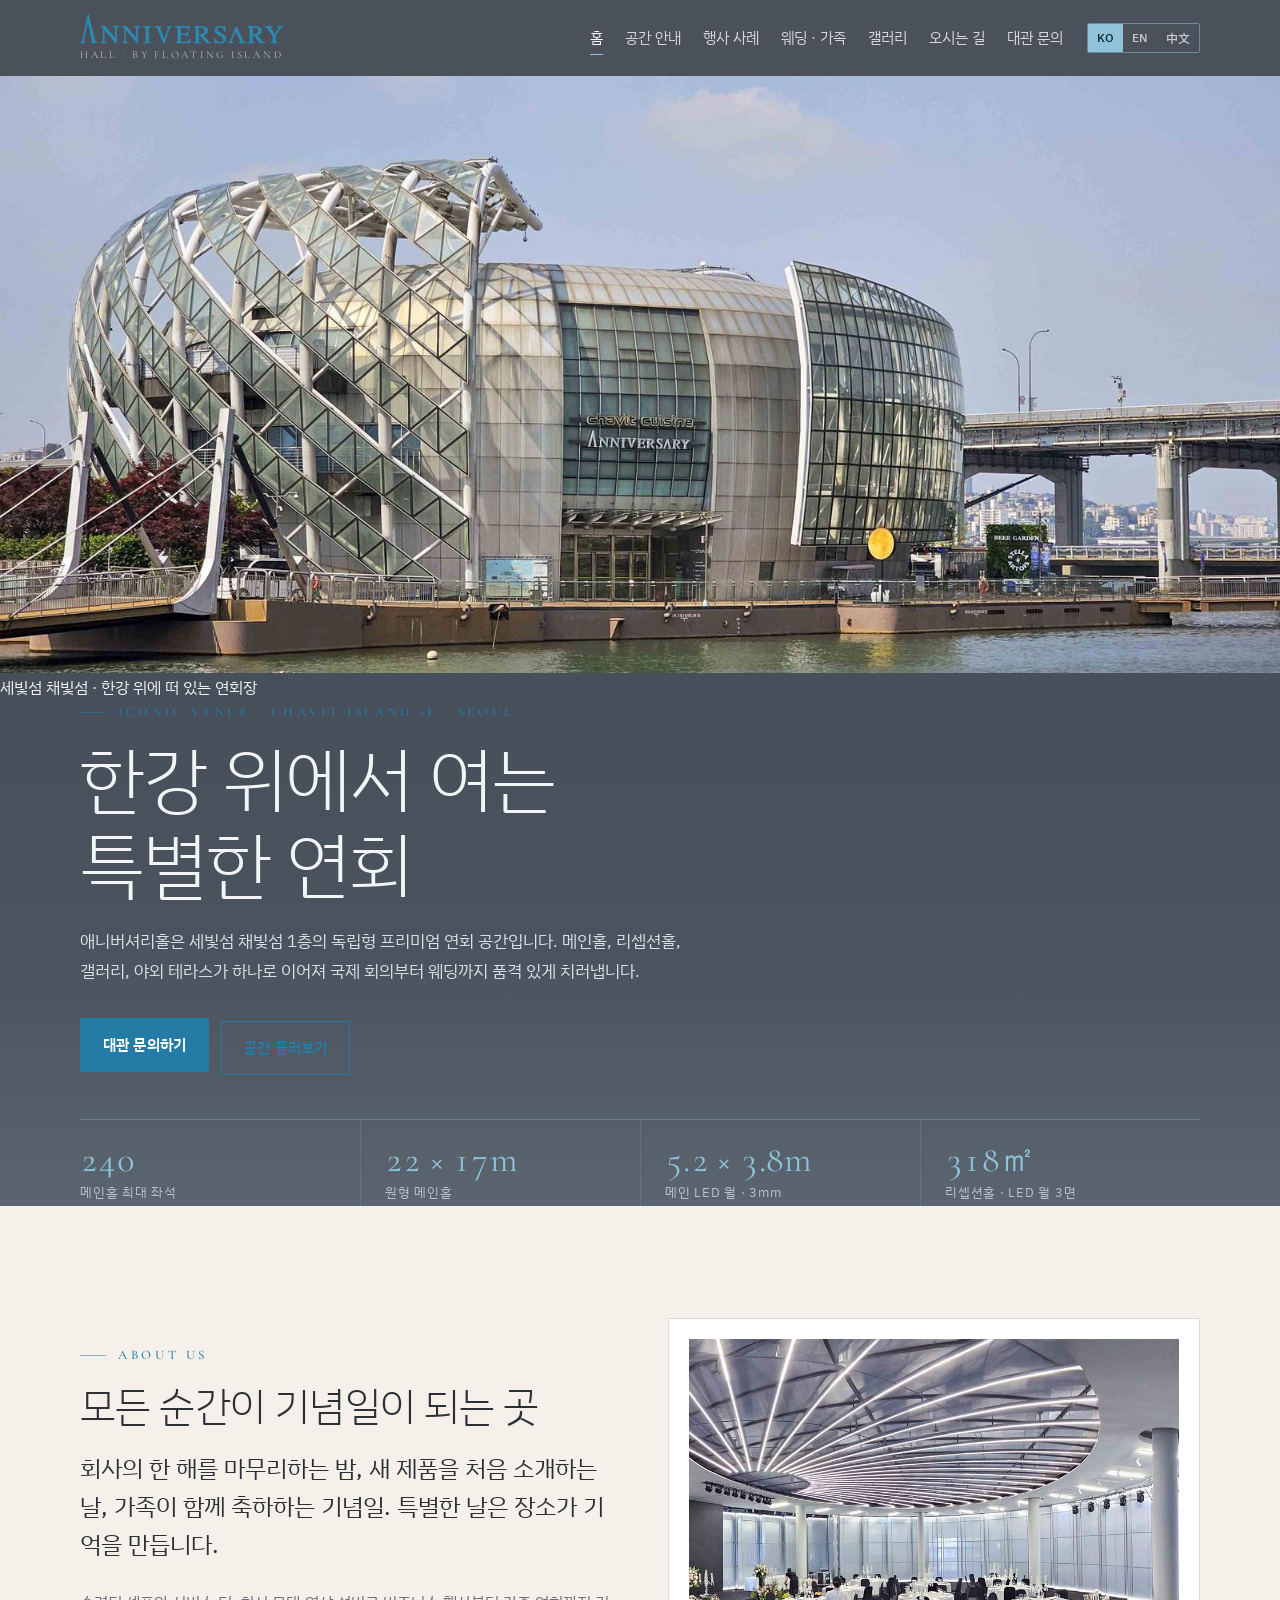
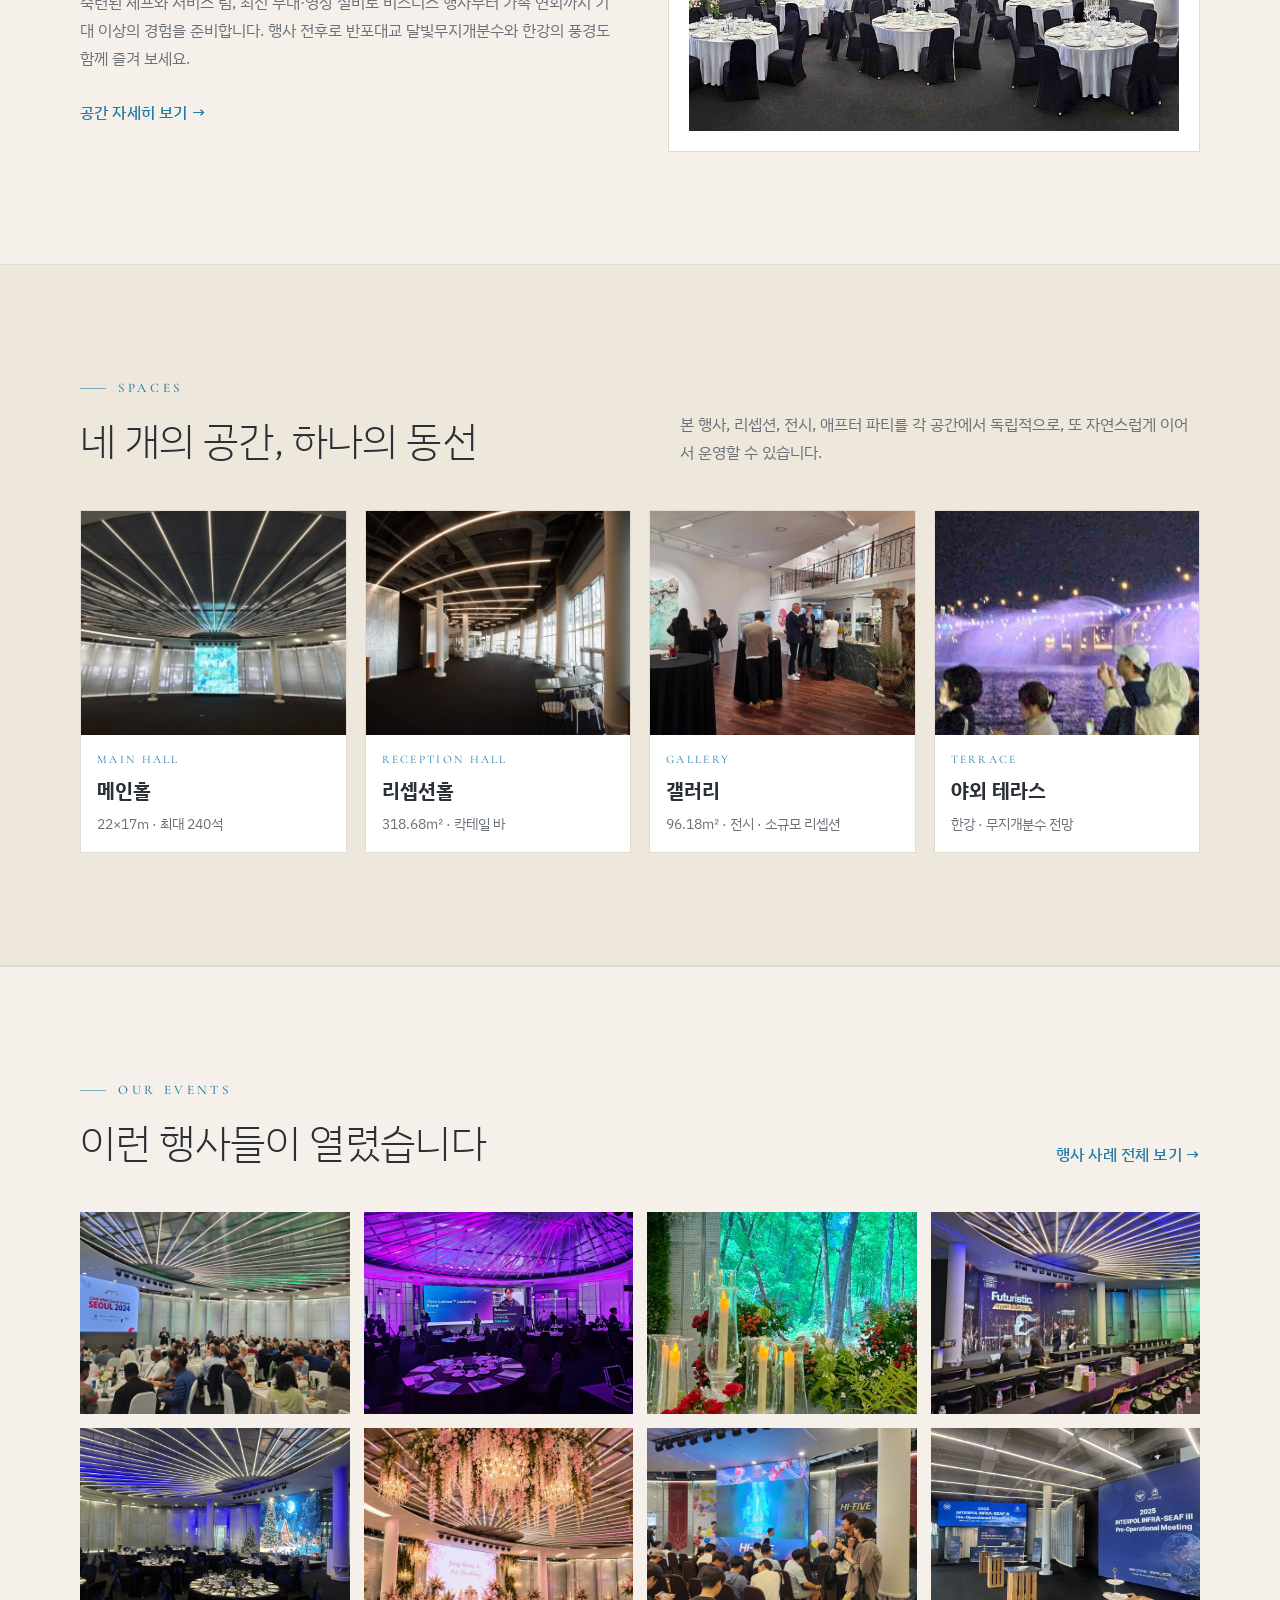
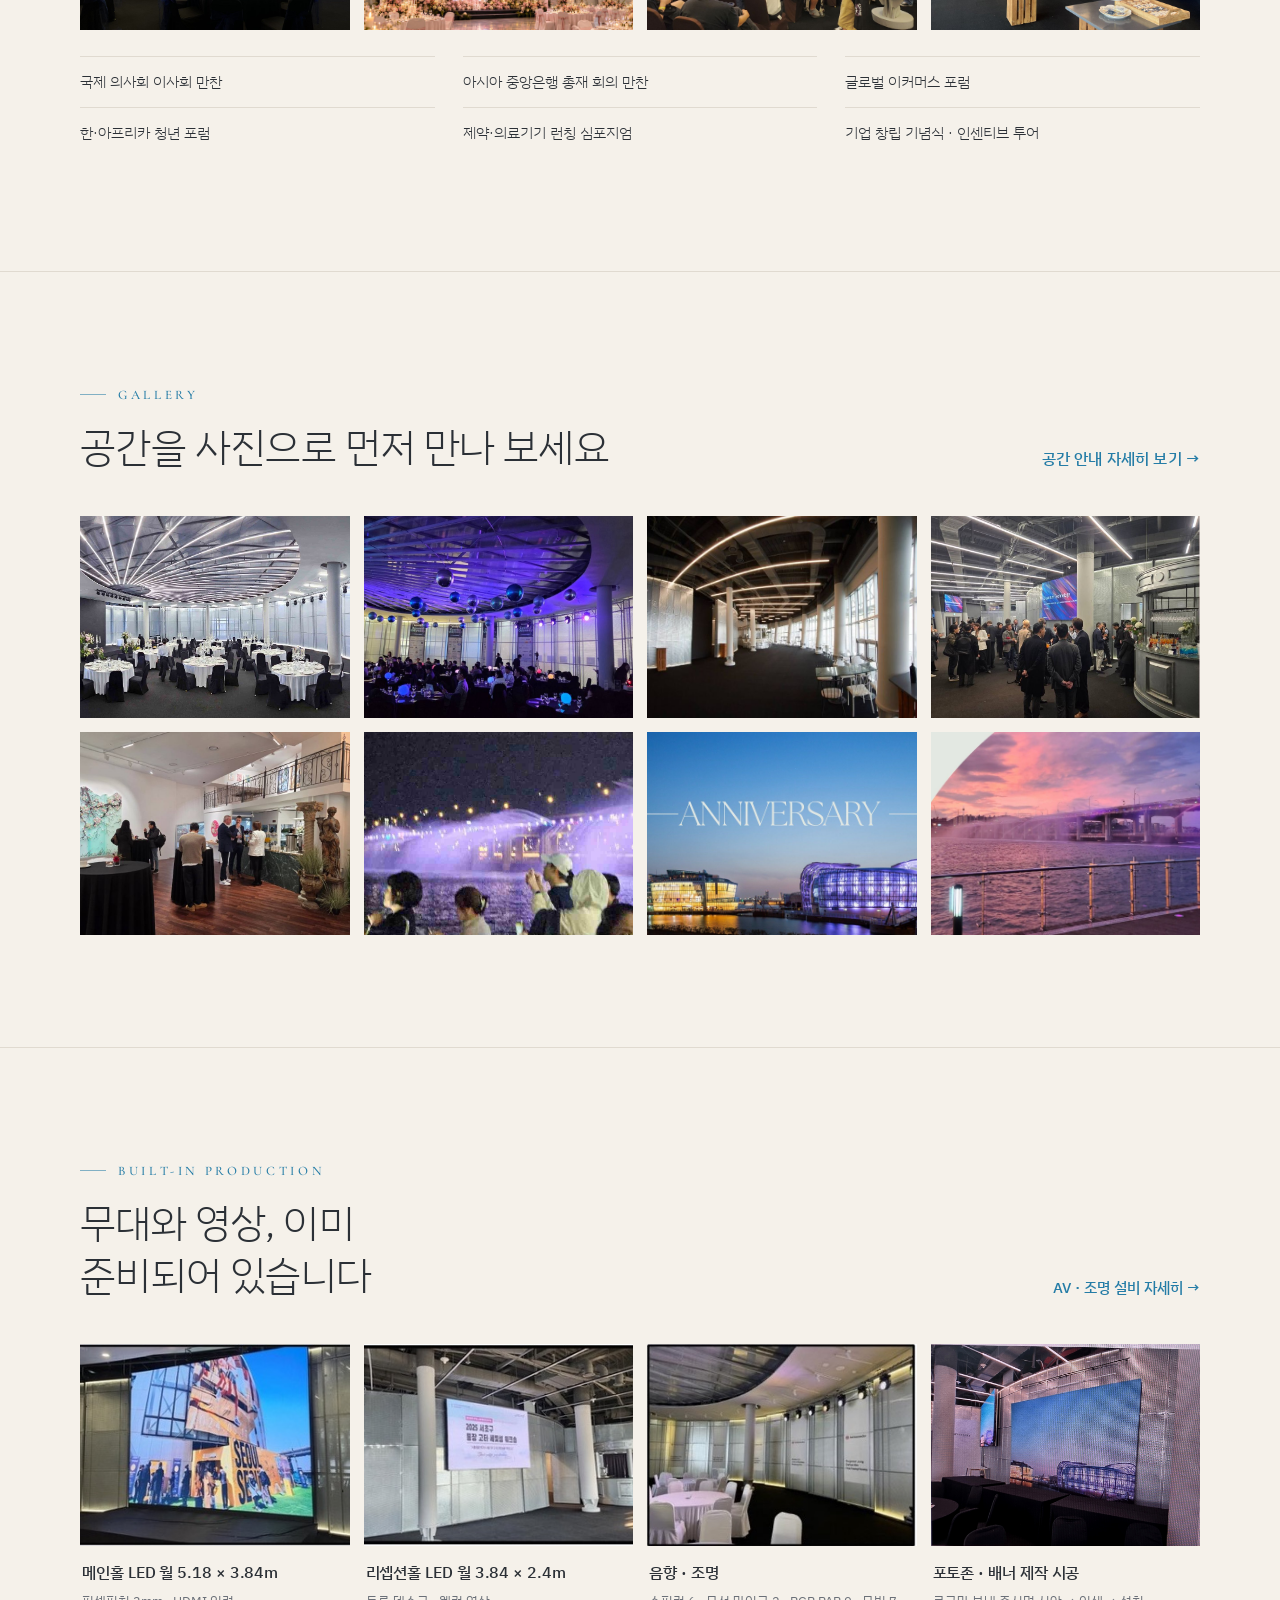
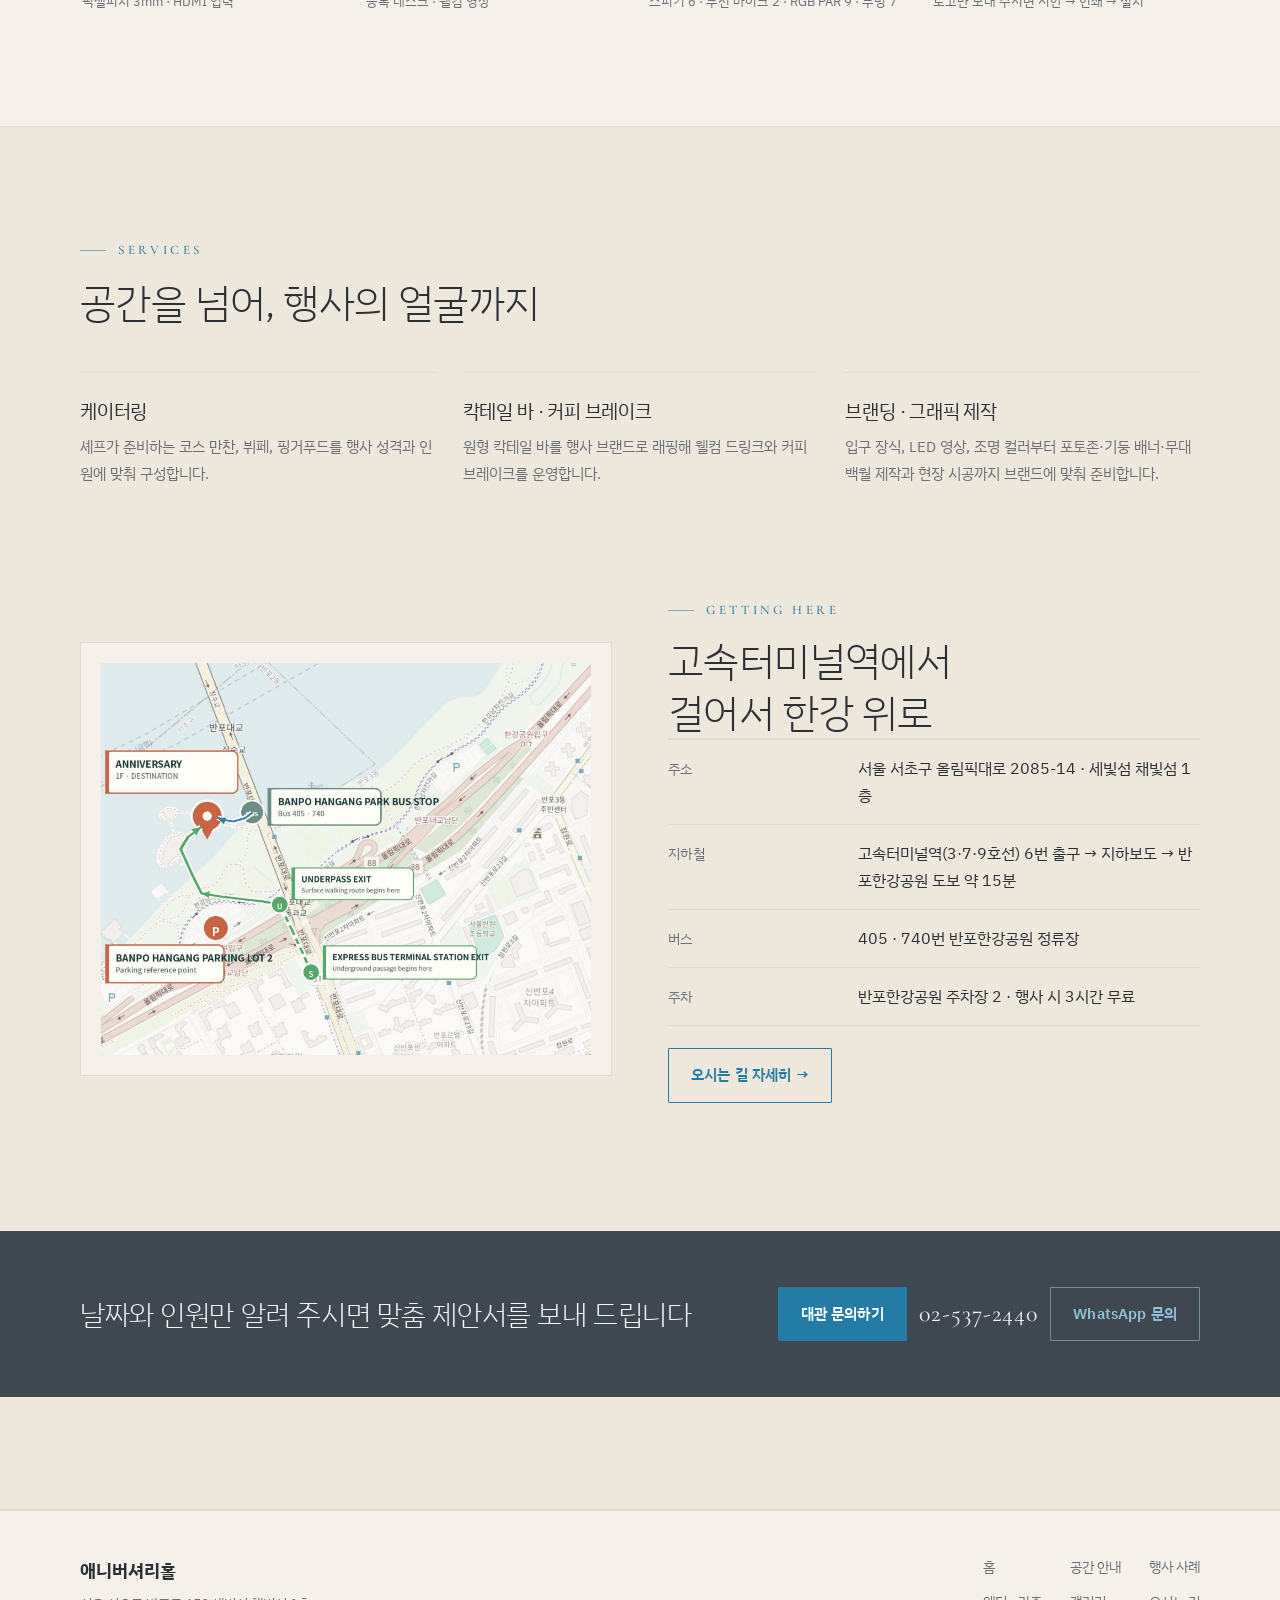
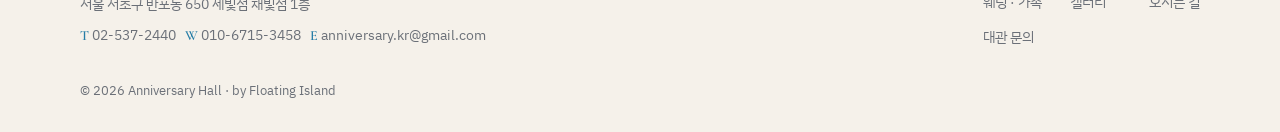
==== index.html @ 4d4cb094 "Add files via upload" ====
<!doctype html>
<html lang="ko">
<head>
<meta charset="utf-8">
<meta name="viewport" content="width=device-width, initial-scale=1, viewport-fit=cover">
<title>애니버셔리홀 | 세빛섬 채빛섬 연회·대관</title>
<meta name="description" content="한강 세빛섬 채빛섬 1층 애니버셔리홀. 최대 240석 메인홀, 리셉션홀, 갤러리, 야외 테라스를 갖춘 프리미엄 연회·대관 공간. 문의 02-537-2440">
<meta property="og:title" content="애니버셔리홀 | 세빛섬 채빛섬 연회·대관">
<meta property="og:description" content="한강 세빛섬 채빛섬 1층 애니버셔리홀. 최대 240석 메인홀, 리셉션홀, 갤러리, 야외 테라스를 갖춘 프리미엄 연회·대관 공간. 문의 02-537-2440">
<meta property="og:image" content="img/hero.jpg">
<link rel="preconnect" href="https://fonts.googleapis.com">
<link rel="preconnect" href="https://fonts.gstatic.com" crossorigin>
<link rel="stylesheet" href="https://fonts.googleapis.com/css2?family=Cormorant+Garamond:wght@400;500;600&family=Noto+Serif+KR:wght@300;400&family=IBM+Plex+Sans+KR:wght@300;400;500;600&family=Noto+Sans+SC:wght@300;400;500&display=swap">
<link rel="stylesheet" href="assets/style.css">
</head>
<body data-title-key="title.home">
<header class="site-head" id="top">
  <div class="wrap bar">
    <a class="brand" href="./"><img src="img/logo-blue.png" alt="ANNIVERSARY" width="150" height="34"><small>HALL · BY FLOATING ISLAND</small></a>
    <nav aria-label="Main"><ul class="menu" id="menu"><li><a href="./" aria-current="page"><span data-i18n="nav.home">홈</span></a></li><li><a href="spaces.html"><span data-i18n="nav.spaces">공간 안내</span></a></li><li><a href="events.html"><span data-i18n="nav.events">행사 사례</span></a></li><li><a href="wedding.html"><span data-i18n="nav.wedding">웨딩 · 가족</span></a></li><li><a href="gallery.html"><span data-i18n="nav.gallery">갤러리</span></a></li><li><a href="location.html"><span data-i18n="nav.location">오시는 길</span></a></li><li><a href="contact.html"><span data-i18n="nav.contact">대관 문의</span></a></li></ul></nav>
    <div class="tools">
      <div class="lang" role="group" aria-label="Language">
        <button type="button" data-lang="ko" aria-pressed="true">KO</button><button type="button" data-lang="en" aria-pressed="false">EN</button><button type="button" data-lang="zh" aria-pressed="false">中文</button>
      </div>
      <button class="burger" type="button" aria-expanded="false" aria-controls="menu" aria-label="Menu"><span></span><span></span><span></span></button>
    </div>
  </div>
</header>
<main>
<section class="hero hero-hotel">
  <div class="hero-media"><img src="img/exterior-sign.jpg" alt="세빛섬 채빛섬 외관과 ANNIVERSARY 사인" fetchpriority="high"><span class="hero-cap"><span data-i18n="home.cap">세빛섬 채빛섬 · 한강 위에 떠 있는 연회장</span></span></div>
  <div class="wrap hero-text">
    <div class="eyebrow">Iconic Venue · Chavit Island 1F · Seoul</div>
    <h1 data-i18n="home.h1">한강 위에서 여는<br>특별한 연회</h1>
    <p data-i18n="home.lead" class="lead">애니버셔리홀은 세빛섬 채빛섬 1층의 독립형 프리미엄 연회 공간입니다. 메인홀, 리셉션홀, 갤러리, 야외 테라스가 하나로 이어져 국제 회의부터 웨딩까지 품격 있게 치러냅니다.</p>
    <div class="cta-row"><a class="btn solid" href="contact.html"><span data-i18n="cta.btn">대관 문의하기</span></a><a class="btn line" href="spaces.html"><span data-i18n="home.btn2">공간 둘러보기</span></a></div>
  </div>
  <div class="wrap">
    <dl class="keyfacts">
      <div><dt>240</dt><dd><span data-i18n="kf.1">메인홀 최대 좌석</span></dd></div>
      <div><dt>22 × 17m</dt><dd><span data-i18n="kf.2">원형 메인홀</span></dd></div>
      <div><dt>5.2 × 3.8m</dt><dd><span data-i18n="kf.3">메인 LED 월 · 3mm</span></dd></div>
      <div><dt>318㎡</dt><dd><span data-i18n="kf.4">리셉션홀 · LED 월 3면</span></dd></div>
    </dl>
  </div>
</section>

<section class="sec">
  <div class="wrap two">
    <div>
      <div class="eyebrow">About Us</div>
      <h2 data-i18n="home.about.h">모든 순간이 기념일이 되는 곳</h2>
      <p data-i18n="home.about.p1" class="quote">회사의 한 해를 마무리하는 밤, 새 제품을 처음 소개하는 날, 가족이 함께 축하하는 기념일. 특별한 날은 장소가 기억을 만듭니다.</p>
      <p data-i18n="home.about.p2" class="muted">숙련된 셰프와 서비스 팀, 최신 무대·영상 설비로 비즈니스 행사부터 가족 연회까지 기대 이상의 경험을 준비합니다. 행사 전후로 반포대교 달빛무지개분수와 한강의 풍경도 함께 즐겨 보세요.</p>
      <a class="link-arrow" href="spaces.html"><span data-i18n="home.more">공간 자세히 보기</span> →</a>
    </div>
    <figure class="framed"><button type="button" class="ph" data-full="img/mainhall-pano.jpg" data-cap="메인홀 전경"><img src="img/mainhall-pano.jpg" alt="메인홀 전경" loading="lazy"></button></figure>
  </div>
</section>

<section class="sec tint">
  <div class="wrap">
    <div class="sec-head"><div><div class="eyebrow">Spaces</div><h2 data-i18n="home.sp.h">네 개의 공간, 하나의 동선</h2></div>
    <p data-i18n="home.sp.p" class="muted">본 행사, 리셉션, 전시, 애프터 파티를 각 공간에서 독립적으로, 또 자연스럽게 이어서 운영할 수 있습니다.</p></div>
    <div class="cards4">
      <a class="scard" href="spaces.html#main"><img src="img/mainhall.jpg" alt="" loading="lazy"><span class="disp">Main Hall</span><b data-i18n="sp.main">메인홀</b><small><span data-i18n="sp.main.s">22×17m · 최대 240석</span></small></a>
      <a class="scard" href="spaces.html#reception"><img src="img/reception.jpg" alt="" loading="lazy"><span class="disp">Reception Hall</span><b data-i18n="sp.rec">리셉션홀</b><small><span data-i18n="sp.rec.s">318.68㎡ · 칵테일 바</span></small></a>
      <a class="scard" href="spaces.html#gallery"><img src="img/gallery-hall.jpg" alt="" loading="lazy"><span class="disp">Gallery</span><b data-i18n="sp.gal">갤러리</b><small><span data-i18n="sp.gal.s">96.18㎡ · 전시 · 소규모 리셉션</span></small></a>
      <a class="scard" href="spaces.html#terrace"><img src="img/terrace-fountain.jpg" alt="" loading="lazy"><span class="disp">Terrace</span><b data-i18n="sp.ter">야외 테라스</b><small><span data-i18n="sp.ter.s">한강 · 무지개분수 전망</span></small></a>
    </div>
  </div>
</section>

<section class="sec">
  <div class="wrap">
    <div class="sec-head"><div><div class="eyebrow">Our Events</div><h2 data-i18n="home.ev.h">이런 행사들이 열렸습니다</h2></div>
    <a class="link-arrow" href="events.html"><span data-i18n="home.ev.more">행사 사례 전체 보기</span> →</a></div>
    <div class="tiles">
      <button type="button" class="ph" data-full="img/conf-wma.jpg" data-cap="국제 회의 만찬"><img src="img/conf-wma.jpg" alt="국제 회의 만찬" loading="lazy"></button><button type="button" class="ph" data-full="img/main-launch.jpg" data-cap="신제품 런칭"><img src="img/main-launch.jpg" alt="신제품 런칭" loading="lazy"></button><button type="button" class="ph" data-full="img/wed-forest.jpg" data-cap="숲속 웨딩"><img src="img/wed-forest.jpg" alt="숲속 웨딩" loading="lazy"></button><button type="button" class="ph" data-full="img/conf-futuristic.jpg" data-cap="글로벌 포럼"><img src="img/conf-futuristic.jpg" alt="글로벌 포럼" loading="lazy"></button><button type="button" class="ph" data-full="img/xmas-gala.jpg" data-cap="연말 갈라 디너"><img src="img/xmas-gala.jpg" alt="연말 갈라 디너" loading="lazy"></button><button type="button" class="ph" data-full="img/dol-wide.jpg" data-cap="돌잔치"><img src="img/dol-wide.jpg" alt="돌잔치" loading="lazy"></button><button type="button" class="ph" data-full="img/fan-stage2.jpg" data-cap="팬 페스티벌 무대"><img src="img/fan-stage2.jpg" alt="팬 페스티벌 무대" loading="lazy"></button><button type="button" class="ph" data-full="img/intl-hall.jpg" data-cap="국제회의 본회의"><img src="img/intl-hall.jpg" alt="국제회의 본회의" loading="lazy"></button>
    </div>
    <ul class="track">
      <li><span data-i18n="tr.1">국제 의사회 이사회 만찬</span></li>
      <li><span data-i18n="tr.2">아시아 중앙은행 총재 회의 만찬</span></li>
      <li><span data-i18n="tr.3">글로벌 이커머스 포럼</span></li>
      <li><span data-i18n="tr.4">한·아프리카 청년 포럼</span></li>
      <li><span data-i18n="tr.5">제약·의료기기 런칭 심포지엄</span></li>
      <li><span data-i18n="tr.6">기업 창립 기념식 · 인센티브 투어</span></li>
    </ul>
  </div>
</section>

<section class="sec">
  <div class="wrap">
    <div class="sec-head"><div><div class="eyebrow">Gallery</div><h2 data-i18n="home.gal.h">공간을 사진으로 먼저 만나 보세요</h2></div>
    <a class="link-arrow" href="spaces.html"><span data-i18n="home.gal.more">공간 안내 자세히 보기</span> →</a></div>
  </div>
  <div class="wrap"><div class="tiles">
    <button type="button" class="ph" data-full="img/mainhall-pano.jpg" data-cap="메인홀 전경"><img src="img/mainhall-pano.jpg" alt="메인홀 전경" loading="lazy"></button><button type="button" class="ph" data-full="img/mainhall-purple.jpg" data-cap="메인홀 퍼플 조명"><img src="img/mainhall-purple.jpg" alt="메인홀 퍼플 조명" loading="lazy"></button><button type="button" class="ph" data-full="img/reception.jpg" data-cap="리셉션홀"><img src="img/reception.jpg" alt="리셉션홀" loading="lazy"></button><button type="button" class="ph" data-full="img/reception-bar.jpg" data-cap="원형 칵테일 바"><img src="img/reception-bar.jpg" alt="원형 칵테일 바" loading="lazy"></button><button type="button" class="ph" data-full="img/gallery-hall.jpg" data-cap="갤러리"><img src="img/gallery-hall.jpg" alt="갤러리" loading="lazy"></button><button type="button" class="ph" data-full="img/terrace-fountain.jpg" data-cap="테라스와 달빛무지개분수"><img src="img/terrace-fountain.jpg" alt="테라스와 달빛무지개분수" loading="lazy"></button><button type="button" class="ph" data-full="img/exterior-night2.jpg" data-cap="채빛섬 야경"><img src="img/exterior-night2.jpg" alt="채빛섬 야경" loading="lazy"></button><button type="button" class="ph" data-full="img/sunset.jpg" data-cap="한강 노을"><img src="img/sunset.jpg" alt="한강 노을" loading="lazy"></button>
  </div></div>
</section>

<section class="sec" id="home-tech">
  <div class="wrap">
    <div class="sec-head"><div><div class="eyebrow">Built-in Production</div><h2 data-i18n="home.tech.h">무대와 영상, 이미 준비되어 있습니다</h2></div><a class="more" href="spaces.html#av"><span data-i18n="home.tech.more">AV · 조명 설비 자세히</span> →</a></div>
    <div class="tiles tiles-tech">
      <a class="tile" href="spaces.html#av"><button type="button" class="ph" data-full="img/led-mainhall.jpg" data-cap="메인홀 LED 월"><img src="img/led-mainhall.jpg" alt="메인홀 LED 월" loading="lazy"></button><div class="tile-cap"><b><span data-i18n="ht.1">메인홀 LED 월 5.18 × 3.84m</span></b><small><span data-i18n="ht.1s">픽셀피치 3mm · HDMI 입력</span></small></div></a>
      <a class="tile" href="spaces.html#av"><button type="button" class="ph" data-full="img/led-reception.jpg" data-cap="리셉션홀 LED 월"><img src="img/led-reception.jpg" alt="리셉션홀 LED 월" loading="lazy"></button><div class="tile-cap"><b><span data-i18n="ht.2">리셉션홀 LED 월 3.84 × 2.4m</span></b><small><span data-i18n="ht.2s">등록 데스크 · 웰컴 영상</span></small></div></a>
      <a class="tile" href="spaces.html#av"><button type="button" class="ph" data-full="img/lighting-reception.jpg" data-cap="무빙 라이트"><img src="img/lighting-reception.jpg" alt="무빙 라이트" loading="lazy"></button><div class="tile-cap"><b><span data-i18n="ht.3">음향 · 조명</span></b><small><span data-i18n="ht.3s">스피커 6 · 무선 마이크 2 · RGB PAR 9 · 무빙 7</span></small></div></a>
      <a class="tile" href="spaces.html#graphics"><button type="button" class="ph" data-full="img/photozone.jpg" data-cap="포토존"><img src="img/photozone.jpg" alt="포토존" loading="lazy"></button><div class="tile-cap"><b><span data-i18n="ht.4">포토존 · 배너 제작 시공</span></b><small><span data-i18n="ht.4s">로고만 보내 주시면 시안 → 인쇄 → 설치</span></small></div></a>
    </div>
  </div>
</section>

<section class="sec tint">
  <div class="wrap">
    <div class="sec-head"><div><div class="eyebrow">Services</div><h2 data-i18n="home.svc.h">공간을 넘어, 행사의 얼굴까지</h2></div></div>
    <div class="svc3">
      <div class="svc"><img src="img/ev-buffet.jpg" alt="" loading="lazy"><h3 data-i18n="svc.1">케이터링</h3><p data-i18n="svc.1p">셰프가 준비하는 코스 만찬, 뷔페, 핑거푸드를 행사 성격과 인원에 맞춰 구성합니다.</p></div>
      <div class="svc"><img src="img/cocktail-bar.jpg" alt="" loading="lazy"><h3 data-i18n="svc.2">칵테일 바 · 커피 브레이크</h3><p data-i18n="svc.2p">원형 칵테일 바를 행사 브랜드로 래핑해 웰컴 드링크와 커피 브레이크를 운영합니다.</p></div>
      <div class="svc"><img src="img/entrance-5th.jpg" alt="" loading="lazy"><h3 data-i18n="svc.3">브랜딩 · 그래픽 제작</h3><p data-i18n="svc.3p">입구 장식, LED 영상, 조명 컬러부터 포토존·기둥 배너·무대 백월 제작과 현장 시공까지 브랜드에 맞춰 준비합니다.</p></div>
    </div>
  </div>

<section class="sec" id="home-access">
  <div class="wrap two">
    <figure class="framed"><button type="button" class="ph" data-full="img/map.jpg" data-cap="애니버셔리 오시는 길 지도"><img src="img/map.jpg" alt="애니버셔리 오시는 길 지도" loading="lazy"></button></figure>
    <div>
      <div class="eyebrow">Getting Here</div>
      <h2 data-i18n="home.acc.h">고속터미널역에서 걸어서 한강 위로</h2>
      <dl class="spec"><div><dt><span data-i18n="ha1.k">주소</span></dt><dd><span data-i18n="ha1.v">서울 서초구 올림픽대로 2085-14 · 세빛섬 채빛섬 1층</span></dd></div><div><dt><span data-i18n="ha2.k">지하철</span></dt><dd><span data-i18n="ha2.v">고속터미널역(3·7·9호선) 6번 출구 → 지하보도 → 반포한강공원 도보 약 15분</span></dd></div><div><dt><span data-i18n="ha3.k">버스</span></dt><dd><span data-i18n="ha3.v">405 · 740번 반포한강공원 정류장</span></dd></div><div><dt><span data-i18n="ha4.k">주차</span></dt><dd><span data-i18n="ha4.v">반포한강공원 주차장 2 · 행사 시 3시간 무료</span></dd></div></dl>
      <p><a class="btn line" href="location.html"><span data-i18n="home.acc.more">오시는 길 자세히</span> →</a></p>
    </div>
  </div>
</section>
<section class="cta-band">
  <div class="wrap cta-in">
    <h2 data-i18n="cta.h">날짜와 인원만 알려 주시면 맞춤 제안서를 보내 드립니다</h2>
    <div class="cta-row"><a class="btn solid" href="contact.html"><span data-i18n="cta.btn">대관 문의하기</span></a><a class="cta-tel" href="tel:+8225372440">02-537-2440</a><a class="btn line wa" href="https://wa.me/821067153458" target="_blank" rel="noopener">WhatsApp 문의</a></div>
  </div>
</section>
</main>
<footer class="site-foot">
  <div class="wrap foot-grid">
    <div>
      <b class="foot-brand"><span data-i18n="brand">애니버셔리홀</span></b>
      <p data-i18n="foot.addr">서울 서초구 반포동 650 세빛섬 채빛섬 1층</p>
      <p><span class="mono">T</span> <a href="tel:+8225372440">02-537-2440</a> &nbsp; <span class="mono">W</span> <a href="https://wa.me/821067153458" target="_blank" rel="noopener">010-6715-3458</a> &nbsp; <span class="mono">E</span> <a href="mailto:anniversary.kr@gmail.com">anniversary.kr@gmail.com</a></p>
    </div>
    <ul class="foot-links"><li><a href="./"><span data-i18n="nav.home">홈</span></a></li><li><a href="spaces.html"><span data-i18n="nav.spaces">공간 안내</span></a></li><li><a href="events.html"><span data-i18n="nav.events">행사 사례</span></a></li><li><a href="wedding.html"><span data-i18n="nav.wedding">웨딩 · 가족</span></a></li><li><a href="gallery.html"><span data-i18n="nav.gallery">갤러리</span></a></li><li><a href="location.html"><span data-i18n="nav.location">오시는 길</span></a></li><li><a href="contact.html"><span data-i18n="nav.contact">대관 문의</span></a></li></ul>
  </div>
  <div class="wrap foot-copy">© 2026 Anniversary Hall · by Floating Island</div>
</footer>
<dialog class="lb" id="lb" aria-label="Photo"><button type="button" id="lbClose" aria-label="Close">×</button><img id="lbImg" alt=""><p id="lbCap"></p></dialog>
<script src="assets/i18n.js"></script>
<script src="assets/site.js"></script>
</body>
</html>
---- assets/style.css ----
/* 애니버셔리홀 브랜드: 메인 블루 #0E96C8 · 서브 세빛섬 유리톤 #AEBAD4 · 건메탈 #48505A · 웜 화이트 #F7F7F5 · 제목은 얇은 고딕 */
:root{
  --bg:#f5f1ea; --surface:#ffffff; --blush:#ede7dc; --ink:#2b3036; --muted:#6b7078; --line:#e0dad0;
  --river:#3f4751; --river-2:#4a535e; --light:#8ec3da; --accent:#247ca6; --on-river:#f2f4f7;
  --display:"Cormorant Garamond","Gowun Batang",Georgia,serif;
  --serif:"IBM Plex Sans KR","Noto Sans SC",-apple-system,"Apple SD Gothic Neo","Malgun Gothic","PingFang SC",sans-serif;
  --sans:"IBM Plex Sans KR","Noto Sans SC",-apple-system,"Apple SD Gothic Neo","Malgun Gothic","PingFang SC",sans-serif;
}
@media (prefers-color-scheme:dark){:root:not([data-theme="light"]){
  --bg:#1b1e23;--surface:#23272d;--blush:#272c33;--ink:#eceef0;--muted:#a3a8b0;--line:#363c45;
  --river:#2e343c;--river-2:#3f4751;--accent:#8ec3da;color-scheme:dark}}
:root[data-theme="dark"]{--bg:#1b1e23;--surface:#23272d;--blush:#272c33;--ink:#eceef0;--muted:#a3a8b0;--line:#363c45;--river:#2e343c;--river-2:#3f4751;--accent:#8ec3da;color-scheme:dark}
html[lang="zh"] body{--serif:"Noto Sans SC","PingFang SC",sans-serif;--sans:"Noto Sans SC","PingFang SC",-apple-system,sans-serif}

*{box-sizing:border-box}
html{scroll-behavior:smooth}
body{background:var(--bg);color:var(--ink);font-family:var(--sans);font-size:16px;line-height:1.75;margin:0}
img{max-width:100%;display:block}
a{color:inherit}
.wrap{max-width:1160px;margin:0 auto;padding-inline:20px}
h1,h2,h3{font-family:var(--serif);font-weight:300;letter-spacing:-.01em;text-wrap:balance;margin:0}
.eyebrow{font-family:var(--display);font-size:15px;letter-spacing:.24em;text-transform:uppercase;color:var(--accent);font-weight:500;margin-bottom:8px}
.eyebrow.on-dark{color:var(--light)}
.disp{font-family:var(--display);letter-spacing:.12em;text-transform:uppercase}
.muted{color:var(--muted)} .small{font-size:13.5px}
.mono{font-family:var(--display);color:var(--accent);font-weight:600}

/* header */
.site-head{position:sticky;top:env(safe-area-inset-top,0px);z-index:20;background:rgba(63,71,81,.94);backdrop-filter:blur(8px);color:var(--on-river)}
.bar{display:flex;align-items:center;gap:24px;padding-block:14px}
.brand{text-decoration:none;display:flex;flex-direction:column;line-height:1.2;flex:none}
.brand img{height:30px;width:auto;display:block}
.brand small{font-family:var(--display);font-size:10.5px;letter-spacing:.26em;opacity:.65;margin-top:5px}
.menu{display:flex;gap:22px;list-style:none;margin:0;padding:0;font-size:14.5px}
.menu a{text-decoration:none;opacity:.82;padding-block:6px;border-bottom:1px solid transparent}
.menu a:hover,.menu a:focus-visible{opacity:1}
.menu a[aria-current="page"]{opacity:1;border-bottom-color:var(--light)}
nav{margin-left:auto}
.tools{display:flex;align-items:center;gap:10px}
.lang{display:flex;border:1px solid rgba(142,195,218,.5);border-radius:2px;overflow:hidden}
.lang button{all:unset;cursor:pointer;font:500 12px var(--sans);padding:5px 9px;color:var(--on-river);opacity:.75}
.lang button[aria-pressed="true"]{background:var(--light);color:#10242e;opacity:1}
.lang button:focus-visible{outline:2px solid var(--light)}
.burger{all:unset;display:none;cursor:pointer;width:34px;height:30px;flex-direction:column;justify-content:center;gap:5px}
.burger span{display:block;height:2px;background:var(--on-river)}
@media (max-width:980px){
  .burger{display:flex}
  nav{position:absolute;left:0;right:0;top:100%;background:var(--river);margin:0}
  .menu{display:none;flex-direction:column;gap:0;padding:8px 20px 18px}
  .menu.open{display:flex}
  .menu a{display:block;padding-block:10px;border-bottom:1px solid rgba(255,255,255,.08)}
  .tools{margin-left:auto}
}

/* hero */
.hero{background:linear-gradient(180deg,var(--river) 0%,var(--river-2) 78%,#5b6570 100%);color:var(--on-river)}
.hero-in{padding-block:84px 34px}
.hero h1{font-size:clamp(38px,6.4vw,72px);line-height:1.18}
.lead{max-width:38em;margin-top:20px;font-size:17px;color:#d5dbe3}
.cta-row{display:flex;flex-wrap:wrap;gap:12px;margin-top:28px;align-items:center}
.btn{display:inline-block;padding:13px 22px;border-radius:2px;font-weight:600;font-size:15px;text-decoration:none;border:1px solid var(--light);cursor:pointer;font-family:var(--sans)}
.btn.solid{background:var(--light);color:#10242e}
.btn.ghost{color:var(--light);background:transparent}
.btn.line{border-color:var(--accent);color:var(--accent);background:transparent;margin:6px 6px 0 0}
.btn:focus-visible{outline:2px solid var(--accent);outline-offset:3px}
.keyfacts{display:grid;grid-template-columns:repeat(4,minmax(0,1fr));margin:44px 0 0;border-top:1px solid rgba(142,195,218,.35)}
.keyfacts div{padding:16px 16px 0 0}
.keyfacts dt{font-family:var(--display);font-size:30px;font-weight:500;color:var(--light);line-height:1.1;font-variant-numeric:tabular-nums}
.keyfacts dd{margin:0;font-size:13px;color:#aebad4}
@media (max-width:760px){.keyfacts{grid-template-columns:repeat(2,minmax(0,1fr))}}
.panorama{width:100%;height:clamp(150px,26vw,330px);object-fit:cover;object-position:center 70%}

.subhero{position:relative;color:var(--on-river);background:linear-gradient(180deg,rgba(63,71,81,.55),rgba(63,71,81,.88)),var(--img) center/cover no-repeat,var(--river)}
.subhero .wrap{padding-block:96px 64px}
.subhero h1{font-size:clamp(34px,5.4vw,58px);line-height:1.2}
.subhero .eyebrow{color:var(--light)}

/* sections */
.sec{padding-block:96px}
.sec.tint{background:var(--blush)}
.sec-head{display:flex;justify-content:space-between;align-items:end;gap:24px 40px;flex-wrap:wrap;margin-bottom:36px}
.sec-head > div{max-width:560px}
.sec-head > p{max-width:520px;margin:0}
.sec h2{font-size:clamp(26px,3.6vw,40px);line-height:1.3}
.two{display:grid;grid-template-columns:minmax(0,1fr) minmax(0,1fr);gap:56px;align-items:center}
@media (max-width:860px){.two{grid-template-columns:1fr;gap:32px}}
.quote{font-family:var(--serif);font-size:clamp(19px,2.3vw,24px);line-height:1.6;margin-top:18px}
.framed{margin:0;background:var(--blush);padding:24px}
.sec.tint .framed{background:var(--surface)}
.link-arrow{display:inline-block;margin-top:10px;color:var(--accent);font-weight:600;text-decoration:none}
.link-arrow:hover{text-decoration:underline;text-underline-offset:4px}

/* photo buttons */
.ph{all:unset;cursor:zoom-in;display:block;overflow:hidden;position:relative}
.ph img{width:100%;height:100%;object-fit:cover;transition:transform .5s ease}
.ph:hover img{transform:scale(1.03)}
.ph:focus-visible{outline:2px solid var(--accent);outline-offset:3px}
.framed .ph img{aspect-ratio:4/3.2}

/* cards */
.cards4{display:grid;grid-template-columns:repeat(4,minmax(0,1fr));gap:18px}
.scard{display:flex;flex-direction:column;gap:4px;text-decoration:none;background:var(--surface);padding-bottom:16px}
.scard img{aspect-ratio:4/3.4;object-fit:cover;width:100%;margin-bottom:10px}
.scard .disp,.scard b,.scard small{padding-inline:16px}
.scard .disp{font-size:13px;color:var(--accent)}
.scard b{font-family:var(--serif);font-size:20px}
.scard small{color:var(--muted);font-size:13.5px}
a.scard:hover b{text-decoration:underline;text-underline-offset:4px}
@media (max-width:900px){.cards4{grid-template-columns:repeat(2,minmax(0,1fr))}}
@media (max-width:460px){.cards4{grid-template-columns:1fr}}

.ev-strip{display:grid;grid-template-columns:repeat(4,minmax(0,1fr));gap:10px}
.ev-strip .ph img{aspect-ratio:1/1}
@media (max-width:760px){.ev-strip{grid-template-columns:repeat(2,minmax(0,1fr))}}
.track{list-style:none;padding:0;margin:26px 0 0;display:grid;grid-template-columns:repeat(3,minmax(0,1fr));gap:0 28px}
.track li{border-top:1px solid var(--line);padding-block:12px;font-size:15px}
@media (max-width:760px){.track{grid-template-columns:1fr}}

.svc3{display:grid;grid-template-columns:repeat(3,minmax(0,1fr));gap:28px}
.svc img{aspect-ratio:4/3;object-fit:cover;width:100%;margin-bottom:14px}
.svc h3{font-size:20px}
.svc p{color:var(--muted);font-size:15px;margin:6px 0 0}
@media (max-width:820px){.svc3{grid-template-columns:1fr}}

/* spaces page */
.subnav{display:flex;gap:6px;flex-wrap:wrap;padding-block:18px;border-bottom:1px solid var(--line);position:sticky;top:calc(env(safe-area-inset-top,0px) + 60px);background:var(--bg);z-index:5}
.subnav a{font-size:14px;text-decoration:none;padding:6px 14px;border:1px solid var(--line);border-radius:999px;background:var(--surface)}
.subnav a:hover{border-color:var(--accent)}
.space-sec{scroll-margin-top:130px}
.space-sec + .space-sec{border-top:1px solid var(--line)}
.space-head{max-width:760px;margin-bottom:28px}
.lead2{font-size:16.5px;margin-top:12px}
.gallery-grid{display:grid;grid-template-columns:repeat(3,minmax(0,1fr));gap:8px}
.gallery-grid .ph img{aspect-ratio:4/3}
.gallery-grid .ph.wide{grid-column:span 2}
.gallery-grid .ph.wide img{aspect-ratio:8/3.05}
@media (max-width:700px){.gallery-grid{grid-template-columns:repeat(2,minmax(0,1fr))}.gallery-grid .ph.wide{grid-column:span 2}}
.spec-wrap{display:grid;grid-template-columns:minmax(0,1.3fr) minmax(0,1fr);gap:40px;margin-top:36px}
@media (max-width:820px){.spec-wrap{grid-template-columns:1fr}}
.mini{font-family:var(--sans);font-size:13px;letter-spacing:.14em;text-transform:uppercase;color:var(--accent);font-weight:600;margin-bottom:10px}
.spec{margin:0;border-top:1px solid var(--line)}
.spec > div{display:grid;grid-template-columns:120px minmax(0,1fr);gap:14px;padding-block:12px;border-bottom:1px solid var(--line);font-size:15px}
.spec dt{color:var(--muted);font-size:13.5px;padding-top:2px}
.spec dd{margin:0;font-variant-numeric:tabular-nums}
.spec.cols{display:grid;grid-template-columns:repeat(2,minmax(0,1fr));column-gap:40px;border-top:0}
.spec.cols > div:nth-child(-n+2){border-top:1px solid var(--line)}
@media (max-width:720px){.spec.cols{grid-template-columns:1fr}.spec.cols > div:nth-child(2){border-top:0}}
.equip{list-style:none;padding:0;margin:0;display:grid;gap:0}
.equip li{padding:11px 0 11px 22px;border-bottom:1px solid var(--line);position:relative;font-size:15px}
.equip li::before{content:"";position:absolute;left:2px;top:20px;width:8px;height:8px;border:1.5px solid var(--accent);transform:rotate(45deg)}
.plan .ph{background:#fff;padding:10px;border:1px solid var(--line)}

/* events */
.chips{display:flex;flex-wrap:wrap;gap:8px;margin-bottom:28px}
.chip{font:500 14px var(--sans);padding:8px 16px;border-radius:999px;border:1px solid var(--line);background:var(--surface);color:var(--ink);cursor:pointer}
.chip[aria-pressed="true"]{background:var(--ink);color:var(--bg);border-color:var(--ink)}
.chip:focus-visible{outline:2px solid var(--accent);outline-offset:2px}
.ev-grid{display:grid;grid-template-columns:repeat(3,minmax(0,1fr));gap:26px 22px}
.ev{margin:0;display:flex;flex-direction:column;gap:8px}
.ev .ph img{aspect-ratio:4/3}
.ev .tag{font-family:var(--display);font-size:14px;letter-spacing:.2em;text-transform:uppercase;color:var(--accent);margin-top:4px}
.ev h3{font-size:19px;line-height:1.45}
.ev p{margin:0;color:var(--muted);font-size:14.5px}
@media (max-width:900px){.ev-grid{grid-template-columns:repeat(2,minmax(0,1fr))}}
@media (max-width:540px){.ev-grid{grid-template-columns:1fr}}

/* wedding */
.wed-photos{display:grid;grid-template-columns:1fr 1fr;gap:8px}
.wed-photos .ph img{aspect-ratio:4/3}
.wed-photos .ph.tall{grid-row:span 2}
.wed-photos .ph.tall img{aspect-ratio:auto;height:100%}

/* location */
.addr{font-family:var(--serif);font-size:24px;line-height:1.5;margin:0}
.copy{margin-top:14px;background:none;border:1px solid var(--accent);color:var(--accent);padding:9px 16px;font:600 14px var(--sans);cursor:pointer;border-radius:2px}

/* contact */
.contact-grid{display:grid;grid-template-columns:minmax(0,1fr) minmax(0,1.1fr);gap:56px;align-items:start}
@media (max-width:860px){.contact-grid{grid-template-columns:1fr}}
.contact-grid h2{margin-bottom:18px}
.steps{list-style:none;counter-reset:s;padding:0;margin:0}
.steps li{counter-increment:s;display:grid;grid-template-columns:44px minmax(0,1fr);grid-template-rows:auto auto;column-gap:10px;padding-block:12px;border-bottom:1px solid var(--line)}
.steps li::before{content:"0" counter(s);font-family:var(--display);font-size:26px;color:var(--accent);grid-row:span 2;line-height:1.2}
.steps b{font-size:16px} .steps span{color:var(--muted);font-size:14px}
.form{background:var(--surface);border:1px solid var(--line);padding:32px;display:flex;flex-direction:column}
.form label{font-size:13.5px;color:var(--muted);margin:14px 0 6px}
.form input,.form select,.form textarea{font:inherit;font-size:15px;padding:11px 12px;border:1px solid var(--line);background:var(--bg);color:var(--ink);border-radius:2px;width:100%}
.form input:focus,.form select:focus,.form textarea:focus{outline:2px solid var(--accent);outline-offset:0}
.form .row2{display:grid;grid-template-columns:1fr 1fr;gap:12px}
.form .btn{margin-top:22px;align-self:flex-start}
.form-err{color:#b3261e;font-size:14px;margin:12px 0 0}

/* cta + footer */
.cta-band{background:var(--river);color:var(--on-river)}
.cta-in{padding-block:56px;display:flex;justify-content:space-between;align-items:center;gap:24px;flex-wrap:wrap}
.cta-in h2{font-size:clamp(20px,2.6vw,28px);max-width:620px;line-height:1.45}
.cta-in .cta-row{margin:0}
.cta-tel{font-family:var(--display);font-size:24px;color:var(--light);letter-spacing:.04em}
.site-foot{padding-block:44px 30px;font-size:14px;color:var(--muted);border-top:1px solid var(--line)}
.foot-grid{display:flex;justify-content:space-between;gap:28px;flex-wrap:wrap}
.foot-grid p{margin:6px 0}
.foot-brand{font-family:var(--serif);font-size:18px;color:var(--ink)}
.foot-links{list-style:none;padding:0;margin:0;display:grid;grid-template-columns:repeat(3,auto);gap:6px 28px}
.foot-links a{text-decoration:none}
.foot-copy{margin-top:26px;font-size:12.5px}

/* lightbox */
dialog.lb{border:0;padding:0;background:transparent;max-width:min(1400px,94vw);max-height:92vh}
dialog.lb::backdrop{background:rgba(43,48,56,.9)}
dialog.lb img{max-height:86vh;width:auto;margin:0 auto}
dialog.lb p{color:#dfe4ec;text-align:center;font-size:14px;margin:10px 0 0}
dialog.lb button{position:absolute;top:8px;right:8px;background:rgba(0,0,0,.55);color:#fff;border:0;width:40px;height:40px;font-size:22px;cursor:pointer;border-radius:50%}
@media (prefers-reduced-motion:reduce){html{scroll-behavior:auto}.ph img{transition:none}}
/* case studies */
.case-links{display:flex;flex-wrap:wrap;gap:10px 28px;margin-top:16px}
.case-links a{color:var(--accent);font-weight:600;text-decoration:none}
.case-links a:hover{text-decoration:underline;text-underline-offset:4px}
.case{scroll-margin-top:80px}
.case + .case{border-top:1px solid var(--line)}
.case-head{display:grid;grid-template-columns:minmax(0,1fr) minmax(0,1.4fr);gap:20px 48px;align-items:end;margin-bottom:28px}
.case-head p{margin:0}
@media (max-width:820px){.case-head{grid-template-columns:1fr}}
.case-facts{display:grid;grid-template-columns:repeat(2,minmax(0,1fr));column-gap:40px;margin-top:24px}
@media (max-width:720px){.case-facts{grid-template-columns:1fr}}

/* photo walls */
.wall{display:grid;grid-template-columns:repeat(4,minmax(0,1fr));grid-auto-rows:260px;gap:10px;grid-auto-flow:dense}
.wall .ph.wide{grid-column:span 2}
.wall .ph img{height:100%}
.bleed{display:grid;grid-template-columns:repeat(4,minmax(0,1fr));grid-auto-rows:clamp(200px,24vw,340px);gap:8px;padding-inline:8px;grid-auto-flow:dense}
.bleed .ph.wide{grid-column:span 2}
.bleed .ph img{height:100%}
@media (max-width:900px){.wall,.bleed{grid-template-columns:repeat(2,minmax(0,1fr));grid-auto-rows:200px}}
.gal-group{margin-top:44px}.gal-group .wrap{display:flex;justify-content:space-between;align-items:baseline;margin-bottom:12px}.gal-group .eyebrow{margin:0}

/* ── 디자인 업그레이드: 여백·정돈 ── */
.hero-photo{position:relative;min-height:min(86vh,760px);display:flex;align-items:flex-end;background:linear-gradient(180deg,rgba(43,48,56,.25) 0%,rgba(43,48,56,.55) 55%,rgba(43,48,56,.92) 100%),var(--img) center 40%/cover no-repeat,var(--river)}
.hero-photo .hero-in{padding-block:120px 56px;width:100%}
.hero-photo h1{font-weight:300;letter-spacing:-.02em}
.hero-photo .lead{color:#dfe5ec;max-width:34em}
.hero-photo .keyfacts{border-top-color:rgba(255,255,255,.18);margin-top:56px}
.hero-photo .keyfacts dt{color:#fff;font-weight:400}
.hero-photo .keyfacts dd{color:#c3ccd6}
.sec{padding-block:112px}
.sec-head{margin-bottom:44px}
.sec h2{font-weight:300;letter-spacing:-.015em}
.eyebrow{font-size:13px;letter-spacing:.32em}
.tiles{display:grid;grid-template-columns:repeat(4,minmax(0,1fr));gap:14px}
.tiles .ph img{aspect-ratio:4/3}
@media (max-width:900px){.tiles{grid-template-columns:repeat(2,minmax(0,1fr))}}
.scard{box-shadow:none;border:1px solid var(--line)}
.svc{border-top:1px solid var(--line);padding-top:22px}
.svc img{display:none}
.svc h3{font-weight:400;font-size:19px}
.track li{font-weight:300}
.cta-band{background:var(--river)}
.gal-grid{grid-template-columns:repeat(4,minmax(0,1fr));gap:12px}
.gal-grid .ev .ph img{aspect-ratio:1/1}
@media (max-width:900px){.gal-grid{grid-template-columns:repeat(2,minmax(0,1fr))}}
.chip[aria-pressed="true"]{background:var(--accent);border-color:var(--accent);color:#fff}
.subhero .wrap{padding-block:120px 72px}
.subhero h1{font-weight:300}

/* 행사별 탭: 이름을 누르면 그 행사 사진만 */
.case-links{gap:8px 10px}
.case-links a{display:inline-block;padding:9px 16px;border:1px solid var(--line);border-radius:999px;background:var(--surface);font-weight:400;color:var(--ink);font-size:14.5px}
.case-links a:hover{border-color:var(--accent);text-decoration:none}
.case-links a[aria-current="true"]{background:var(--accent);border-color:var(--accent);color:#fff}
.case{display:none}
.case.active{display:block}
.case + .case{border-top:0}
/* home: tech tiles + access */
.tiles-tech .tile{position:relative;display:block;color:inherit;text-decoration:none}
.tiles-tech .tile-cap{padding:12px 2px 0}.tiles-tech .tile-cap b{display:block;font-weight:500;font-size:16px}.tiles-tech .tile-cap small{color:var(--muted);font-size:13px}
#home-access .framed img{width:100%;display:block}
h1,h2,h3,.lead,.lead2{word-break:keep-all}

/* ================= 브랜드 톤앤매너 업그레이드 (Sevit Blue #247CA6) ================= */
:root{--rule:rgba(36,124,166,.28);--shadow:0 1px 2px rgba(23,48,64,.04),0 8px 28px -12px rgba(23,48,64,.14)}
@media (prefers-color-scheme:dark){:root:not([data-theme="light"]){--rule:rgba(142,195,218,.3);--shadow:0 1px 2px rgba(0,0,0,.3),0 10px 30px -14px rgba(0,0,0,.6)}}
:root[data-theme="dark"]{--rule:rgba(142,195,218,.3);--shadow:0 1px 2px rgba(0,0,0,.3),0 10px 30px -14px rgba(0,0,0,.6)}

/* 아이브로우 — 얇은 라인 모티프 */
.eyebrow{display:flex;align-items:center;gap:12px;font-size:13px;letter-spacing:.28em;margin-bottom:12px}
.eyebrow::before{content:"";width:26px;height:1px;background:currentColor;opacity:.55;flex:none}
.sec-head .eyebrow,.space-head .eyebrow{margin-bottom:14px}

/* 타이포 리듬 */
.sec h2{letter-spacing:-.015em}
.lead,.lead2{color:var(--muted);line-height:1.8}
.hero .lead{color:#d9dfe6}

/* 버튼 */
.btn{border-radius:1px;letter-spacing:.01em;transition:background .25s,color .25s,border-color .25s,transform .25s}
.btn.solid{background:var(--accent);color:#fff;border-color:var(--accent)}
.btn.solid:hover{background:#1d6a8f;border-color:#1d6a8f}
.btn.ghost:hover{background:rgba(142,195,218,.14)}
.btn.line:hover{background:var(--accent);color:#fff}
.link-arrow{font-weight:500;letter-spacing:.01em}
.more{color:var(--accent);text-decoration:none;font-size:14.5px;font-weight:500;white-space:nowrap}
.more:hover{text-decoration:underline;text-underline-offset:4px}

/* 히어로 숫자 */
.keyfacts{border-top:1px solid rgba(142,195,218,.3);gap:0}
.keyfacts div{padding:20px 24px 2px 0;position:relative}
.keyfacts div + div{padding-left:24px;border-left:1px solid rgba(142,195,218,.18)}
.keyfacts dt{font-size:clamp(26px,3.4vw,36px);font-weight:400;letter-spacing:.01em}
.keyfacts dd{font-size:12.5px;letter-spacing:.06em;color:#b7c3cf;margin-top:2px}
@media (max-width:760px){.keyfacts div:nth-child(odd){padding-left:0;border-left:0}}

/* 섹션 구분 — 얇은 라인 */
.sec + .sec:not(.tint):not(.space-sec){border-top:1px solid var(--line)}
.sec.tint{background:var(--blush);border-block:1px solid var(--line)}

/* 사진 */
.ph img{transition:transform .6s cubic-bezier(.2,.6,.2,1)}
.ph:hover img{transform:scale(1.035)}
.framed{padding:20px;border:1px solid var(--line);background:var(--surface)}
.sec.tint .framed{background:var(--bg)}

/* 카드 */
.scard{border:1px solid var(--line);background:var(--surface);transition:border-color .25s,transform .25s,box-shadow .25s}
a.scard:hover{border-color:var(--rule);transform:translateY(-3px);box-shadow:var(--shadow)}
.scard .disp{letter-spacing:.2em;font-size:11.5px}

/* 제원 리스트 */
.spec > div{display:grid;grid-template-columns:minmax(120px,170px) 1fr;gap:16px 20px;padding-block:15px;border-bottom:1px solid var(--line);margin:0}
.spec dt{color:var(--muted);font-size:14px;letter-spacing:.02em}
.spec dd{margin:0;font-size:15.5px}
.spec > div:first-child{border-top:1px solid var(--line)}
.equip{list-style:none;padding:0;margin:0}
.equip li{padding-block:11px;border-bottom:1px solid var(--line);font-size:15px;display:flex;gap:12px}
.equip li::before{content:"";width:5px;height:5px;margin-top:9px;background:var(--accent);flex:none;transform:rotate(45deg)}

/* 서브내비 칩 */
.subnav a{transition:border-color .2s,color .2s,background .2s;letter-spacing:.01em}
.subnav a:hover{border-color:var(--accent);color:var(--accent)}

/* 공간 섹션 간격 */
.space-sec{padding-block:104px}
.space-head{margin-bottom:34px}

/* 다운로드 카드 */
.dl{display:inline-flex;align-items:center;gap:16px;margin-top:30px;padding:18px 26px 18px 20px;border:1px solid var(--rule);background:var(--surface);text-decoration:none;transition:border-color .25s,transform .25s,box-shadow .25s}
.sec.tint .dl{background:var(--bg)}
.dl:hover{border-color:var(--accent);transform:translateY(-2px);box-shadow:var(--shadow)}
.dl-ico{display:grid;place-items:center;width:46px;height:46px;border:1px solid var(--rule);border-radius:50%;color:var(--accent);flex:none;transition:background .25s,color .25s,border-color .25s}
.dl:hover .dl-ico{background:var(--accent);border-color:var(--accent);color:#fff}
.dl-txt{display:flex;flex-direction:column;gap:3px}
.dl-txt b{font-weight:500;font-size:16px;color:var(--ink)}
.dl-txt small{color:var(--muted);font-size:13px}
@media (max-width:520px){.dl{width:100%;padding:16px}}

/* 홈 설비 타일 */
.tiles-tech .tile{transition:transform .25s}
.tiles-tech .tile:hover{transform:translateY(-3px)}
.tiles-tech .tile-cap b{letter-spacing:-.005em}

/* CTA 밴드 */
.cta-band{background:var(--river);color:var(--on-river)}
.cta-band h2{letter-spacing:-.015em}

/* 포커스 */
a:focus-visible,button:focus-visible{outline:2px solid var(--accent);outline-offset:3px;border-radius:1px}

/* ===== 밝은 히어로 ===== */
.hero-light{background:linear-gradient(180deg,#ffffff 0%,var(--bg) 100%);color:var(--ink);border-bottom:1px solid var(--line)}
.hero-grid{display:grid;grid-template-columns:minmax(0,46fr) minmax(0,54fr);gap:48px 64px;align-items:center;padding-block:72px 40px}
.hero-light h1{font-size:clamp(38px,5.6vw,66px);line-height:1.16;color:var(--ink)}
.hero-light .lead{color:var(--muted);font-size:17px;max-width:32em}
.hero-light .eyebrow{color:var(--accent)}
.hero-light .cta-row{margin-top:30px}
.hero-fig{margin:0;position:relative}
.hero-fig img{width:100%;aspect-ratio:16/10;object-fit:cover;object-position:center 60%;border:1px solid var(--line);background:var(--blush)}
.hero-fig::before{content:"";position:absolute;inset:14px -14px -14px 14px;border:1px solid var(--rule);z-index:-1}
.hero-fig figcaption{margin-top:12px;font-size:13px;color:var(--muted);display:flex;align-items:center;gap:10px}
.hero-fig figcaption::before{content:"";width:18px;height:1px;background:var(--accent);opacity:.6}
.hero-light .keyfacts{margin:36px 0 0;padding-bottom:40px;border-top:1px solid var(--line)}
.hero-light .keyfacts div + div{border-left-color:var(--line)}
.hero-light .keyfacts dt{color:var(--accent);font-weight:400}
.hero-light .keyfacts dd{color:var(--muted)}
@media (max-width:900px){.hero-grid{grid-template-columns:1fr;gap:36px;padding-block:48px 28px}.hero-fig::before{display:none}}
@media (prefers-color-scheme:dark){:root:not([data-theme="light"]) .hero-light{background:linear-gradient(180deg,#23272d 0%,var(--bg) 100%)}}
:root[data-theme="dark"] .hero-light{background:linear-gradient(180deg,#23272d 0%,var(--bg) 100%)}
.hero-grid{grid-template-columns:minmax(0,1fr) minmax(0,1fr)}
@media (max-width:900px){.hero-grid{grid-template-columns:1fr}}
.hero-light h1{font-size:clamp(34px,4.4vw,56px)}
.hero-fig{isolation:isolate}
.hero-fig img{position:relative;z-index:1}
.hero-fig::before{z-index:0;border-color:var(--accent);opacity:.35}

/* ===== 모바일 가독성 업그레이드 ===== */
@media (max-width:640px){
  body{font-size:15.5px;line-height:1.7}
  .wrap{padding-inline:18px}
  header .wrap{min-height:58px}
  .logo img,.logo svg{height:26px}
  .lang button{padding:5px 8px;white-space:nowrap;font-size:11.5px}
  .hero-grid{gap:28px;padding-block:40px 20px}
  .hero-light .eyebrow{font-size:11.5px;letter-spacing:.24em;white-space:nowrap;overflow:hidden;text-overflow:ellipsis}
  .hero-light h1{font-size:clamp(30px,8.6vw,38px);line-height:1.22;letter-spacing:-.02em;margin-top:10px}
  .hero-light .lead{font-size:15.5px;line-height:1.75;margin-top:14px;max-width:none}
  .hero-light .cta-row{margin-top:22px;gap:10px}
  .hero-light .cta-row .btn{flex:1 1 calc(50% - 10px);text-align:center;padding:14px 10px;margin:0}
  .hero-fig img{aspect-ratio:4/3;object-position:center 55%}
  .hero-fig figcaption{font-size:12.5px}
  .hero-light .keyfacts{margin-top:8px;padding-bottom:28px;grid-template-columns:repeat(2,minmax(0,1fr))}
  .hero-light .keyfacts div{padding:16px 12px 4px 0}
  .hero-light .keyfacts div + div{padding-left:14px}
  .hero-light .keyfacts div:nth-child(odd){padding-left:0;border-left:0}
  .hero-light .keyfacts dt{font-size:26px}
  .hero-light .keyfacts dd{font-size:12px;letter-spacing:.03em}
  .sec,.space-sec{padding-block:60px}
  .sec-head{margin-bottom:24px;display:block}
  .sec-head .more,.sec-head .link-arrow{display:inline-block;margin-top:10px}
  .sec h2,h2{font-size:clamp(25px,7vw,30px);line-height:1.3;letter-spacing:-.015em}
  .eyebrow{font-size:11.5px;letter-spacing:.26em}
  p.muted,.sec p{font-size:15px}
  .cards4{grid-template-columns:repeat(2,minmax(0,1fr));gap:10px}
  .scard{padding-bottom:12px}
  .scard img{margin-bottom:8px}
  .scard .disp{font-size:11px;letter-spacing:.12em}
  .scard b{font-size:17px}
  .scard small{font-size:12px;line-height:1.4}
  .scard .disp,.scard b,.scard small{padding-inline:12px}
  .tiles{gap:8px}
  .tiles-tech{grid-template-columns:1fr;gap:18px}
  .tile-cap b{font-size:15px}.tile-cap small{font-size:13px}
  .track{gap:0}
  .track li{padding-block:12px;font-size:14.5px}
  .svc3{gap:8px}
  .svc h3{font-size:17.5px}
  .svc p{font-size:14.5px}
  .framed{padding:12px}
  .spec dt,.spec dd,.access dt,.access dd{font-size:14.5px}
  .dl{width:100%}
  .cta-band .wrap{padding-block:56px}
  .cta-band h2{font-size:26px}
  .cta-band .cta-row{flex-direction:column;align-items:stretch}
  .cta-band .cta-row .btn{text-align:center}
  .cta-band .tel,.cta-band .phone{font-size:22px;text-align:center}
  footer .wrap{padding-block:40px}
  footer{font-size:14px}
  .subhero .wrap{padding-block:64px 40px}
  .subhero h1{font-size:clamp(30px,8.6vw,38px)}
  .subnav{top:calc(env(safe-area-inset-top,0px) + 58px);overflow-x:auto;flex-wrap:nowrap;scrollbar-width:none;margin-inline:-18px;padding-inline:18px}
  .subnav::-webkit-scrollbar{display:none}
  .subnav a,.subnav .chip{white-space:nowrap}
  .form input,.form select,.form textarea{font-size:16px}
  .two{gap:24px}
  .steps li{font-size:15px}
}
/* 베이지 바닥에 맞춘 틴트 */
.sec.tint{background:var(--blush)}
.hero-fig img{background:var(--blush)}
/* 문의서 체크 그룹 */
.form label em{color:var(--accent);font-style:normal;font-weight:600}
.form .chk{border:1px solid var(--line);border-radius:2px;padding:12px 14px 6px;margin:0 0 16px;display:flex;flex-wrap:wrap;gap:6px 8px;background:var(--surface)}
.form .chk legend{padding:0 6px;font-size:13.5px;color:var(--ink);font-weight:500}
.form .chk legend small{color:var(--muted);font-weight:300}
.form .chk label{display:inline-flex;align-items:center;gap:6px;margin:0;padding:7px 12px 7px 9px;border:1px solid var(--line);border-radius:999px;font-size:13.5px;cursor:pointer;background:var(--bg);user-select:none}
.form .chk label:has(input:checked){background:var(--accent);border-color:var(--accent);color:#fff}
.form .chk input{margin:0;width:14px;height:14px;accent-color:var(--accent)}
.form .chk label:has(input:checked) input{accent-color:#fff}
.form input[type=time],.form input[type=date]{min-height:44px}
.cta-band .btn.wa{border-color:rgba(142,195,218,.6);color:var(--light);margin:0}
.cta-tel{text-decoration:none;color:inherit}
footer p a{color:inherit;text-decoration:none}
.form input,.form select,.form textarea{background:var(--surface)}
@media (max-width:640px){.form .btn.solid{width:100%;text-align:center}.form{padding:22px 16px}}
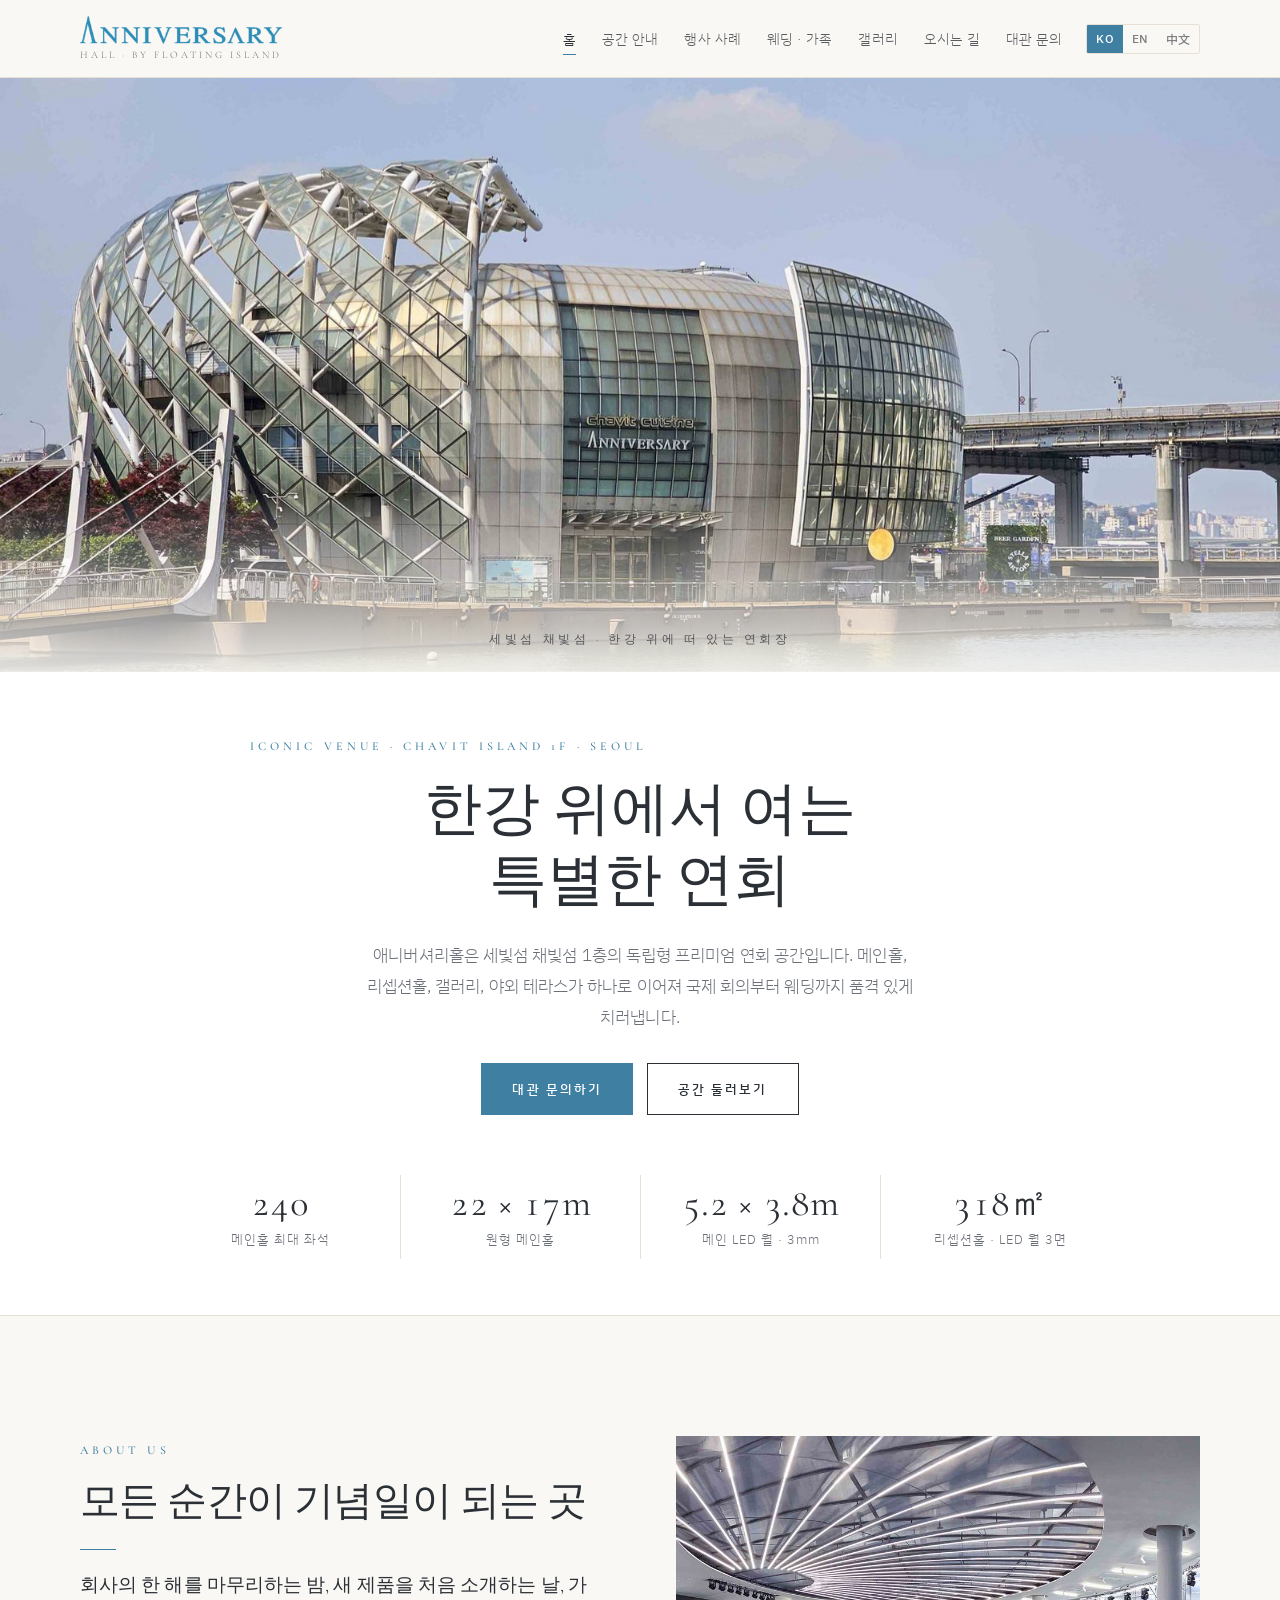
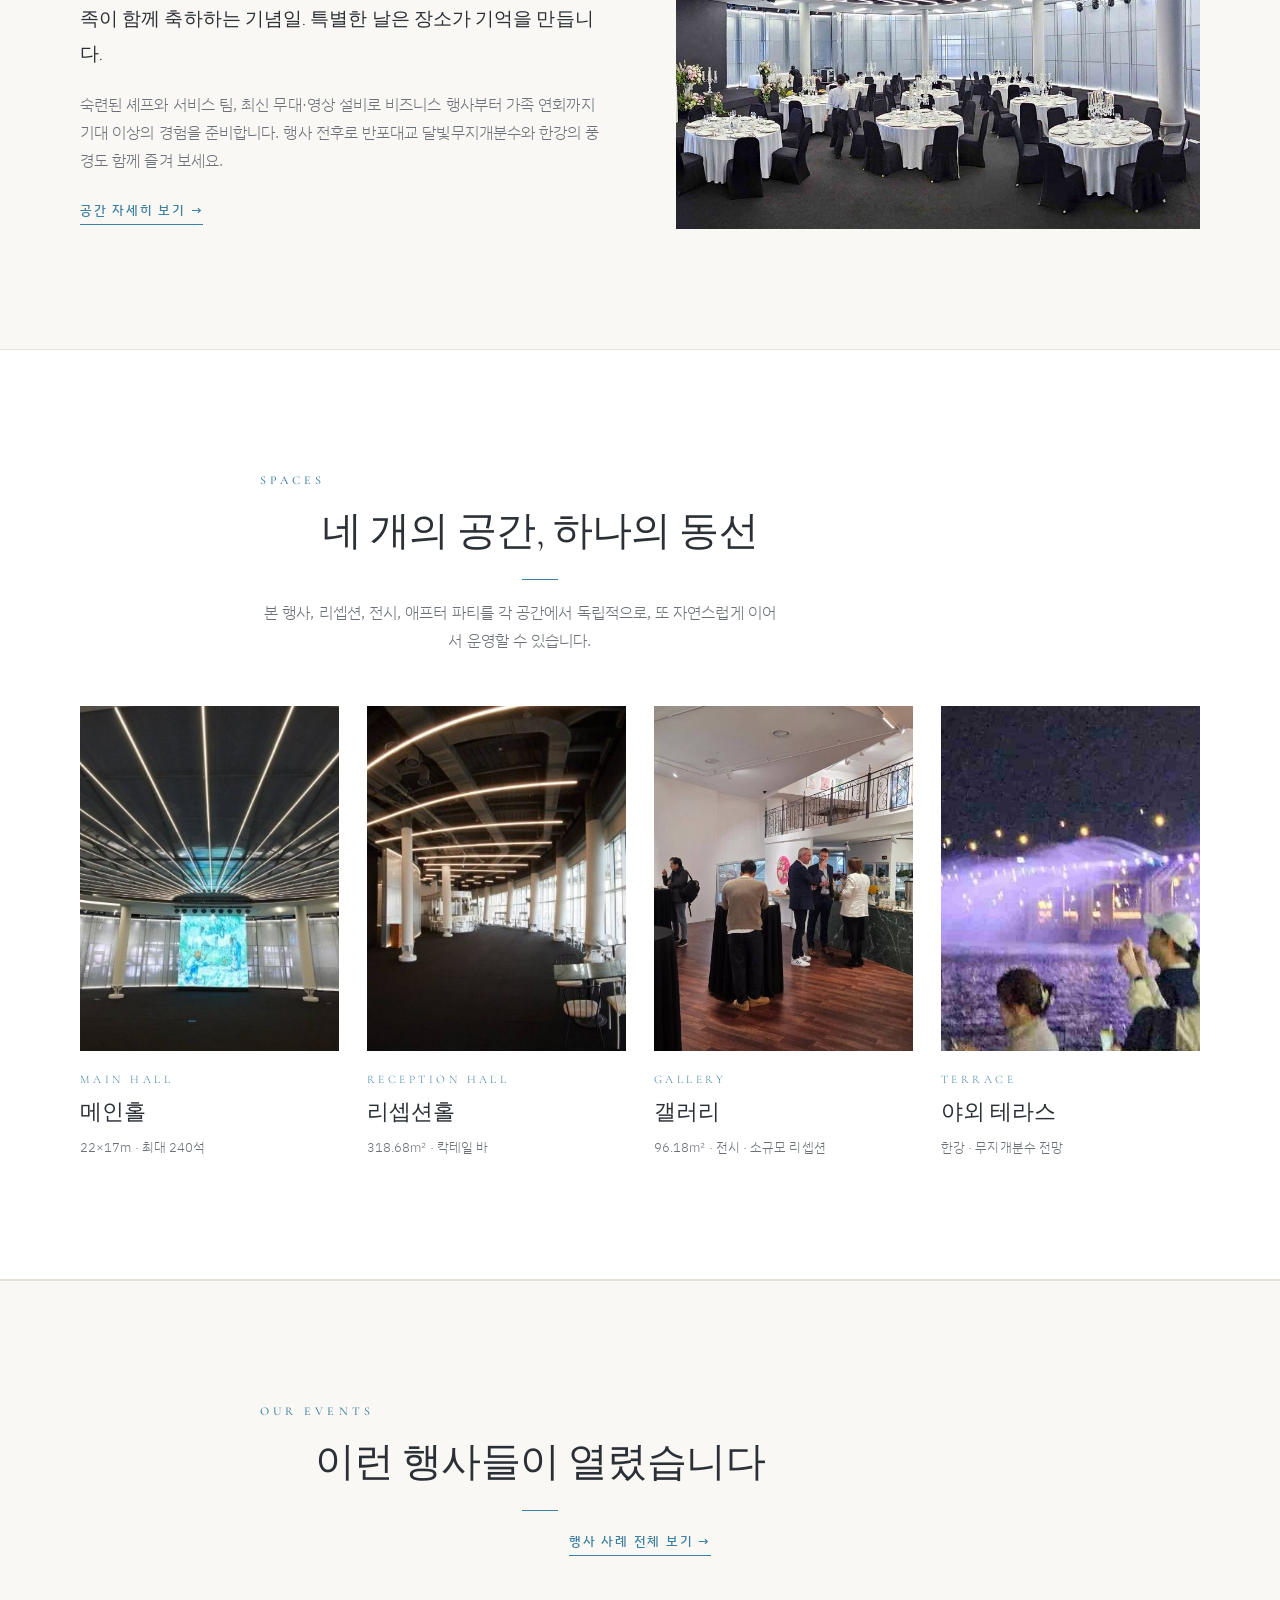
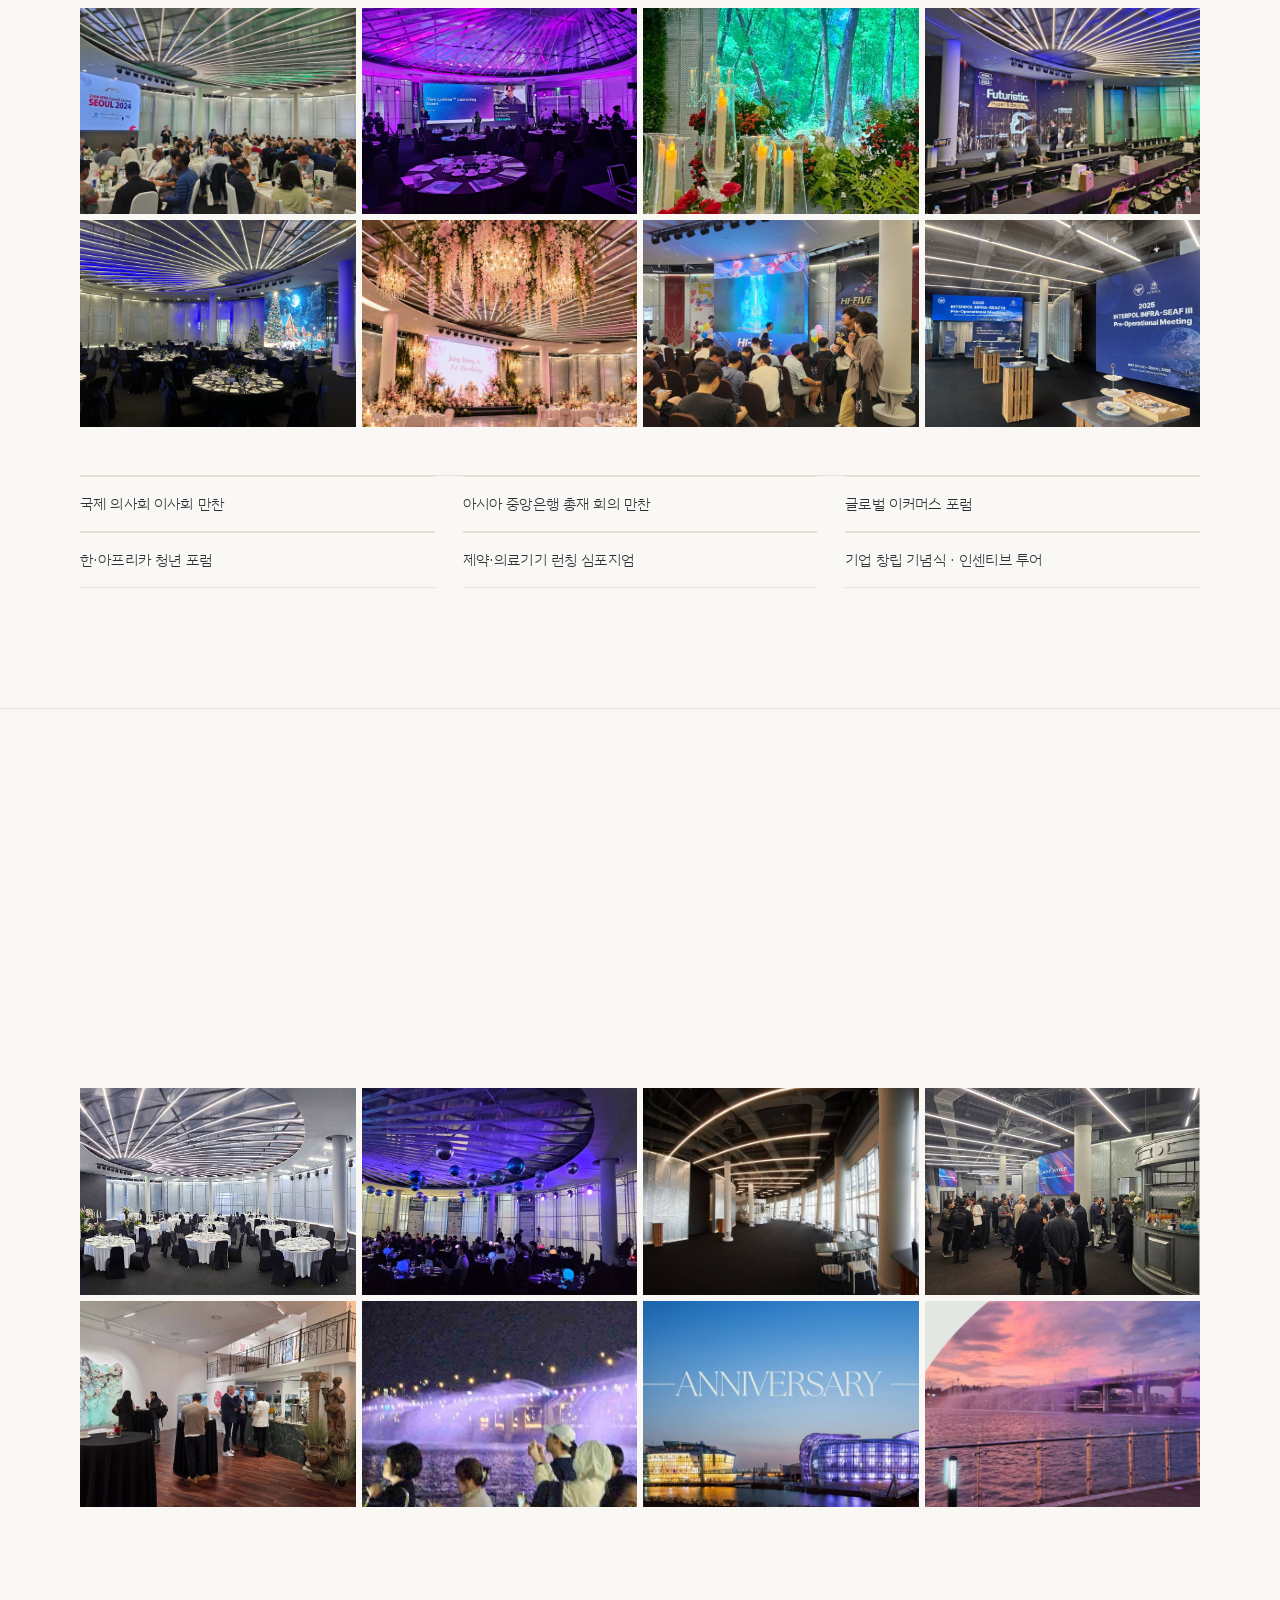
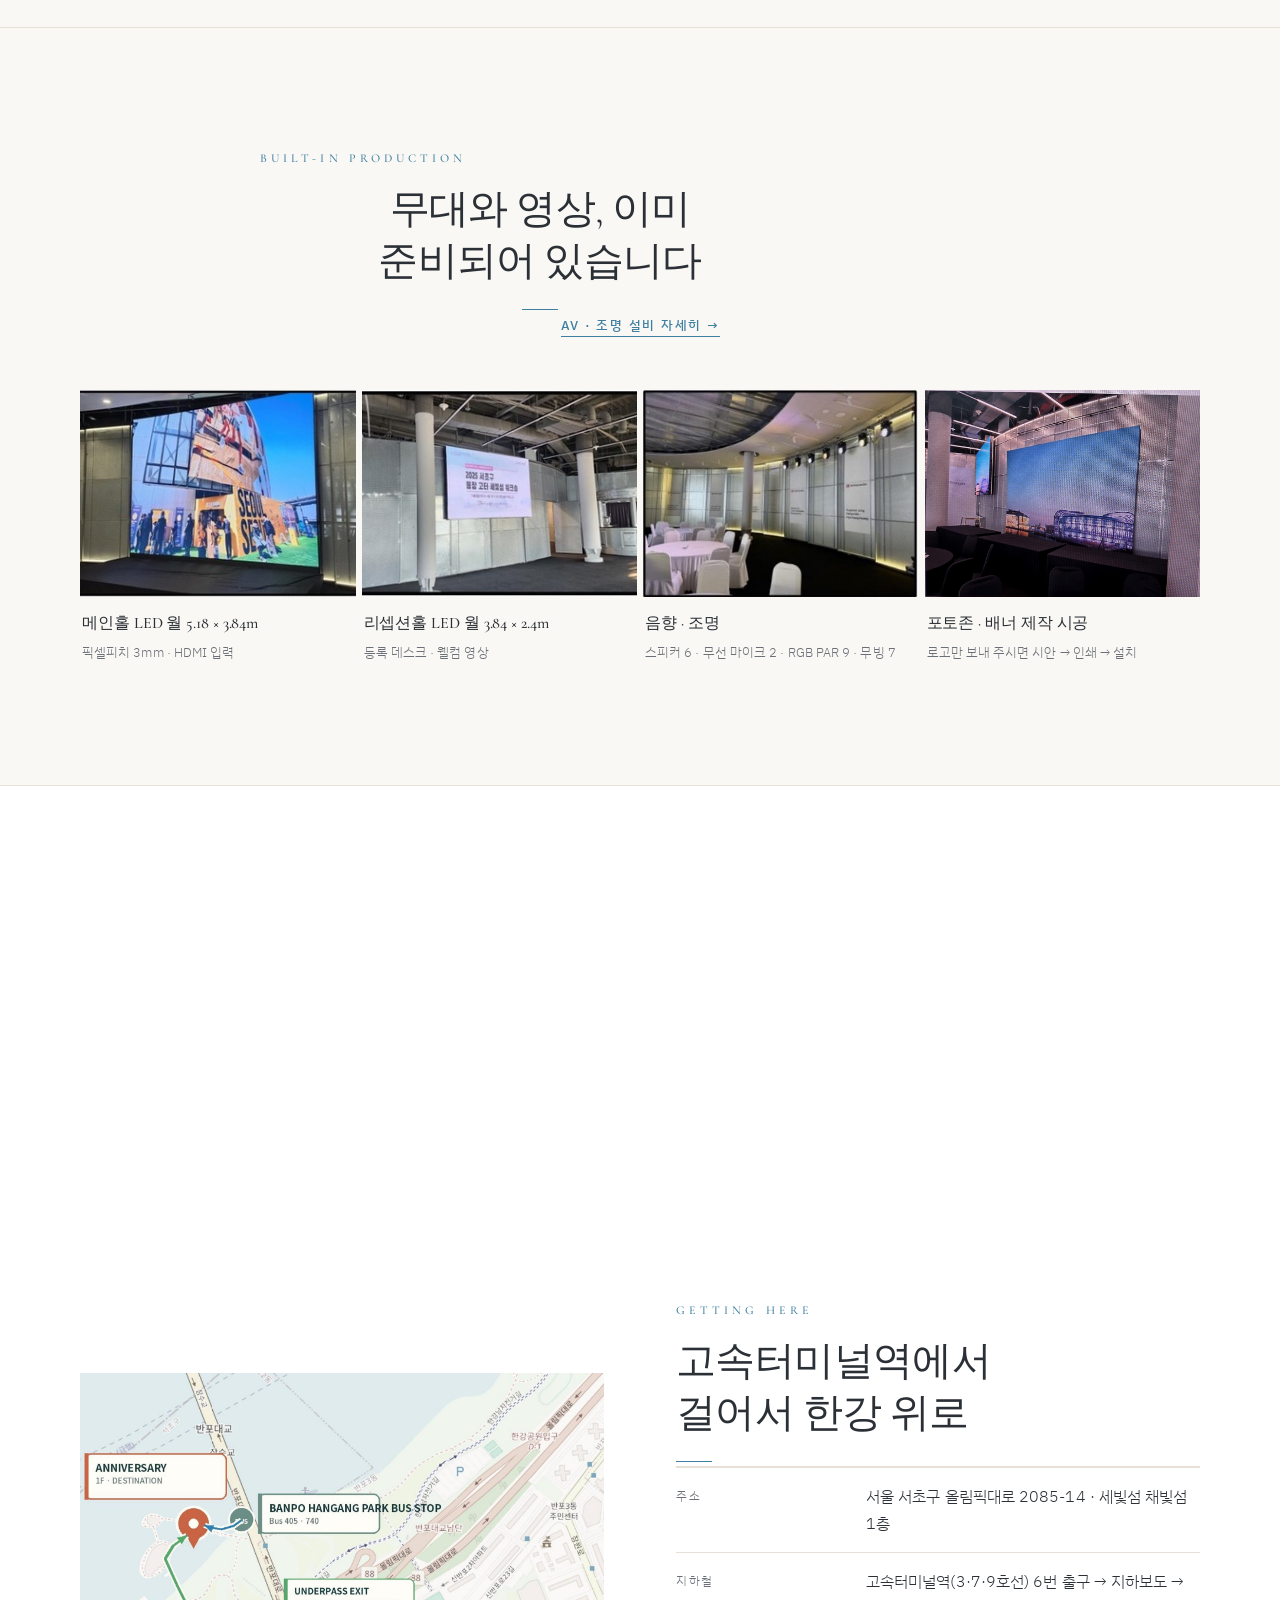
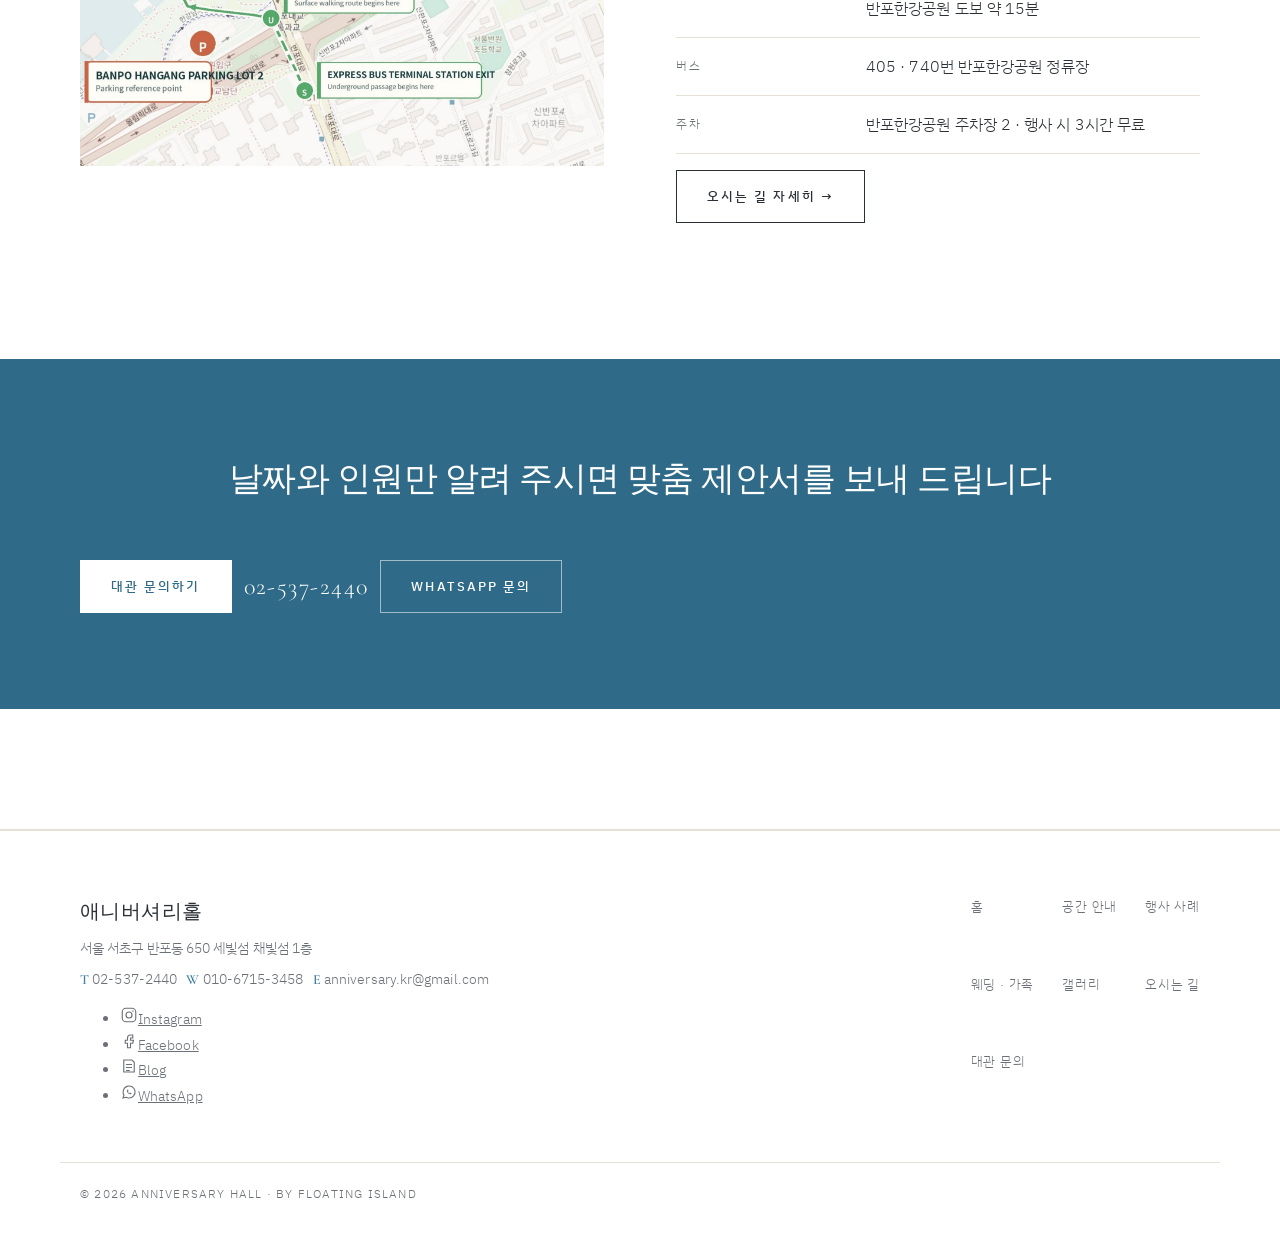
==== commit 6f3a78f6: "Add files via upload" ====
--- a/index.html
+++ b/index.html
@@ -145,6 +145,12 @@
       <b class="foot-brand"><span data-i18n="brand">애니버셔리홀</span></b>
       <p data-i18n="foot.addr">서울 서초구 반포동 650 세빛섬 채빛섬 1층</p>
       <p><span class="mono">T</span> <a href="tel:+8225372440">02-537-2440</a> &nbsp; <span class="mono">W</span> <a href="https://wa.me/821067153458" target="_blank" rel="noopener">010-6715-3458</a> &nbsp; <span class="mono">E</span> <a href="mailto:anniversary.kr@gmail.com">anniversary.kr@gmail.com</a></p>
+      <ul class="social" aria-label="Social">
+        <li><a href="https://www.instagram.com/anniversaryhall" target="_blank" rel="noopener"><svg viewBox="0 0 24 24" width="18" height="18" fill="none" stroke="currentColor" stroke-width="1.5"><rect x="3" y="3" width="18" height="18" rx="5"/><circle cx="12" cy="12" r="4"/><circle cx="17.3" cy="6.7" r=".9" fill="currentColor" stroke="none"/></svg>Instagram</a></li>
+        <li><a href="https://www.facebook.com/anniversaryhall" target="_blank" rel="noopener"><svg viewBox="0 0 24 24" width="18" height="18" fill="none" stroke="currentColor" stroke-width="1.5"><path d="M14 8h3V4h-3a4 4 0 00-4 4v3H7v4h3v6h4v-6h3l1-4h-4V8z"/></svg>Facebook</a></li>
+        <li><a href="https://blog.anniversaryhall.com" target="_blank" rel="noopener"><svg viewBox="0 0 24 24" width="18" height="18" fill="none" stroke="currentColor" stroke-width="1.5"><path d="M5 4h11l3 3v13H5z"/><path d="M8 10h8M8 14h8M8 18h5"/></svg>Blog</a></li>
+        <li><a href="https://wa.me/821067153458" target="_blank" rel="noopener"><svg viewBox="0 0 24 24" width="18" height="18" fill="none" stroke="currentColor" stroke-width="1.5"><path d="M4 20l1.3-3.8A8 8 0 1112 20a8 8 0 01-3.9-1z"/><path d="M9 9.5c0 3 2.5 5.5 5.5 5.5l1-1.5-2-1-1 1a4 4 0 01-2-2l1-1-1-2z" fill="currentColor" stroke="none"/></svg>WhatsApp</a></li>
+      </ul>
     </div>
     <ul class="foot-links"><li><a href="./"><span data-i18n="nav.home">홈</span></a></li><li><a href="spaces.html"><span data-i18n="nav.spaces">공간 안내</span></a></li><li><a href="events.html"><span data-i18n="nav.events">행사 사례</span></a></li><li><a href="wedding.html"><span data-i18n="nav.wedding">웨딩 · 가족</span></a></li><li><a href="gallery.html"><span data-i18n="nav.gallery">갤러리</span></a></li><li><a href="location.html"><span data-i18n="nav.location">오시는 길</span></a></li><li><a href="contact.html"><span data-i18n="nav.contact">대관 문의</span></a></li></ul>
   </div>
--- a/assets/style.css
+++ b/assets/style.css
@@ -468,3 +468,161 @@
 footer p a{color:inherit;text-decoration:none}
 .form input,.form select,.form textarea{background:var(--surface)}
 @media (max-width:640px){.form .btn.solid{width:100%;text-align:center}.form{padding:22px 16px}}
+
+/* ===== 호텔 그레이드 업그레이드 (신라·롯데·메리어트 레퍼런스: 화이트 바탕, 풀블리드 사진, 센터 세리프 제목, 넉넉한 여백, 한 가지 포인트 컬러) ===== */
+:root{
+  --accent:#3f80a2; --river:#2f6a88; --river-2:#3a7898; --light:#a9d0e0; --on-river:#f4f7f9;
+  --bg:#faf8f4; --blush:#f1ece3; --line:#e6e0d6;
+  --serif:"Noto Serif KR","Cormorant Garamond","Apple SD Gothic Neo",Georgia,serif;
+}
+body{font-weight:300;letter-spacing:.005em}
+h1,h2,h3{font-family:var(--serif);font-weight:300;letter-spacing:-.005em;line-height:1.3}
+h2{font-size:clamp(28px,3.2vw,40px)}
+h3{font-size:21px}
+.eyebrow{font-size:12px;letter-spacing:.34em;font-weight:500;color:var(--accent)}
+.eyebrow::before{display:none}
+
+/* 헤더: 화이트 바, 블루 로고 */
+.site-head{background:rgba(250,248,244,.92);color:var(--ink);border-bottom:1px solid var(--line);backdrop-filter:blur(10px)}
+.bar{padding-block:16px}
+.brand img{height:28px}
+.brand small{color:var(--muted);opacity:1;font-size:10px;letter-spacing:.3em}
+.menu{font-size:13.5px;letter-spacing:.08em;gap:26px}
+.menu a{opacity:.78;color:var(--ink)}
+.menu a:hover{opacity:1}
+.menu a[aria-current="page"]{opacity:1;border-bottom-color:var(--accent)}
+.lang{border-color:var(--line)}
+.lang button{color:var(--ink);opacity:.6}
+.lang button[aria-pressed="true"]{background:var(--accent);color:#fff;opacity:1}
+.burger span{background:var(--ink)}
+@media (max-width:980px){nav{background:var(--surface);border-bottom:1px solid var(--line)}.menu a{border-bottom-color:var(--line)}}
+
+/* 히어로: 풀블리드 사진 + 센터 카피 */
+.hero-hotel{background:var(--surface);color:var(--ink);border-bottom:1px solid var(--line)}
+.hero-media{position:relative;height:clamp(380px,66vh,720px);overflow:hidden}
+.hero-media img{width:100%;height:100%;object-fit:cover;object-position:center 58%;transform:scale(1.03);animation:heroZoom 9s ease-out forwards}
+@keyframes heroZoom{to{transform:scale(1)}}
+.hero-media::after{content:"";position:absolute;inset:0;background:linear-gradient(180deg,rgba(255,255,255,0) 70%,rgba(250,248,244,.9) 100%)}
+.hero-cap{position:absolute;left:0;right:0;bottom:22px;text-align:center;font-family:var(--display);font-size:12px;letter-spacing:.3em;text-transform:uppercase;color:var(--ink);opacity:.75;z-index:1}
+.hero-text{text-align:center;max-width:820px;padding-block:64px 8px}
+.hero-text .eyebrow{margin-bottom:18px}
+.hero-hotel h1{font-size:clamp(34px,4.6vw,58px);line-height:1.22;font-weight:300}
+.hero-hotel .lead{color:var(--muted);margin:22px auto 0;max-width:34em;font-size:16.5px;line-height:1.9}
+.hero-hotel .cta-row{justify-content:center;margin-top:30px;gap:14px}
+.hero-hotel .keyfacts{max-width:960px;margin:52px auto 0;padding-bottom:56px;border-top:0;text-align:center}
+.hero-hotel .keyfacts div{padding:8px 16px}
+.hero-hotel .keyfacts div + div{border-left:1px solid var(--line);padding-left:16px}
+.hero-hotel .keyfacts dt{color:var(--ink);font-family:var(--display);font-weight:400;font-size:clamp(28px,3.4vw,38px)}
+.hero-hotel .keyfacts dd{color:var(--muted);font-size:12.5px;letter-spacing:.08em;margin-top:4px}
+@media (max-width:760px){.hero-hotel .keyfacts div:nth-child(odd){border-left:0}.hero-hotel .keyfacts div{padding-block:14px}}
+
+/* 버튼: 사각, 레터스페이싱 */
+.btn{padding:14px 30px;font-size:13px;font-weight:500;letter-spacing:.16em;text-transform:uppercase;border-radius:0;transition:background .25s,color .25s,border-color .25s}
+.btn.solid{background:var(--accent);color:#fff;border-color:var(--accent)}
+.btn.solid:hover{background:var(--river);border-color:var(--river)}
+.btn.line{border-color:var(--ink);color:var(--ink);margin:0}
+.btn.line:hover{background:var(--ink);color:#fff}
+.cta-band .btn.line,.cta-band .btn.wa{border-color:rgba(255,255,255,.55);color:#fff}
+.cta-band .btn.line:hover,.cta-band .btn.wa:hover{background:#fff;color:var(--river)}
+.cta-band .btn.solid{background:#fff;color:var(--river);border-color:#fff}
+.cta-band .btn.solid:hover{background:var(--light);border-color:var(--light)}
+.link-arrow,.more{font-size:12.5px;letter-spacing:.14em;text-transform:uppercase;font-weight:500;border-bottom:1px solid var(--accent);padding-bottom:2px}
+.link-arrow:hover,.more:hover{text-decoration:none;color:var(--river)}
+
+/* 섹션: 센터 헤딩 + 짧은 라인 장식 */
+.sec{padding-block:120px}
+.sec.tint{background:var(--surface);border-block:1px solid var(--line)}
+.sec-head{display:block;text-align:center;margin:0 auto 52px;max-width:760px}
+.sec-head .eyebrow{margin-bottom:14px}
+.sec-head h2::after{content:"";display:block;width:36px;height:1px;background:var(--accent);margin:22px auto 0}
+.sec-head p{margin-top:18px}
+.sec-head .more,.sec-head .link-arrow{margin-top:20px}
+.two{align-items:center;gap:72px}
+.two .eyebrow{margin-bottom:14px}
+.two h2::after{content:"";display:block;width:36px;height:1px;background:var(--accent);margin:22px 0 4px}
+.quote{font-family:var(--serif);font-size:19px;line-height:1.8;color:var(--ink);font-weight:300}
+.framed{padding:0;border:0;background:transparent}
+.framed .ph img{aspect-ratio:4/3;object-fit:cover}
+
+/* 공간 카드: 테두리 없이 사진 + 캡션 */
+.cards4{gap:28px}
+.scard{border:0;background:transparent;padding-bottom:0;gap:2px}
+.scard img{aspect-ratio:3/4;margin-bottom:16px;transition:transform .7s cubic-bezier(.2,.6,.2,1)}
+.scard{overflow:hidden}
+.scard:hover img{transform:scale(1.04)}
+.scard .disp,.scard b,.scard small{padding-inline:0}
+.scard .disp{font-size:11.5px;letter-spacing:.3em}
+.scard b{font-family:var(--serif);font-weight:300;font-size:22px;margin-top:2px}
+.scard small{font-size:13px;margin-top:2px}
+a.scard:hover b{text-decoration:none;color:var(--accent)}
+.scard > img{overflow:hidden}
+
+/* 사진 타일 */
+.tiles{gap:6px}
+.tiles .ph{overflow:hidden}
+.track{border-top:1px solid var(--line);margin-top:48px}
+.track li{border-bottom:1px solid var(--line);padding-block:14px;font-size:15px;letter-spacing:.01em}
+.svc{border-top:1px solid var(--line);padding-top:26px}
+.svc h3{font-family:var(--serif);font-weight:300;font-size:20px}
+.tile-cap b{font-family:var(--serif);font-weight:400;font-size:16px}
+
+/* 스펙/표 */
+.spec dt{font-size:12px;letter-spacing:.14em;text-transform:uppercase;color:var(--muted)}
+.spec dd{font-weight:300}
+
+/* CTA 띠: 브랜드 블루 */
+.cta-band{background:var(--river);color:#fff}
+.cta-in{text-align:center;padding-block:96px}
+.cta-band h2{font-size:clamp(24px,2.8vw,34px);max-width:28em;margin:0 auto}
+.cta-band .cta-row{justify-content:center;margin-top:32px}
+.cta-tel{font-family:var(--display);font-size:24px;letter-spacing:.06em;color:#fff}
+
+/* 푸터: 화이트, 얇은 라인 */
+.site-foot{background:var(--surface);border-top:1px solid var(--line);padding-block:64px 36px}
+.foot-brand{font-family:var(--serif);font-weight:300;font-size:20px;color:var(--ink);letter-spacing:.02em}
+.foot-links{letter-spacing:.06em;font-size:13px}
+.foot-copy{border-top:1px solid var(--line);margin-top:40px;padding-top:20px;font-size:12px;letter-spacing:.1em;text-transform:uppercase}
+
+/* 서브 페이지 히어로 */
+.subhero .wrap{text-align:center;padding-block:120px 80px;max-width:820px}
+.subhero h1{font-size:clamp(34px,4.4vw,54px)}
+.subhero .lead{margin-inline:auto}
+.subnav{justify-content:center}
+
+/* 스크롤 리빌 */
+.rv{opacity:0;transform:translateY(18px);transition:opacity .9s ease,transform .9s cubic-bezier(.2,.6,.2,1)}
+.rv.in{opacity:1;transform:none}
+@media (prefers-reduced-motion:reduce){.rv{opacity:1;transform:none;transition:none}.hero-media img{animation:none;transform:none}}
+
+/* 모바일 보정 */
+@media (max-width:640px){
+  .hero-media{height:clamp(300px,52vh,460px)}
+  .hero-text{padding-block:40px 4px}
+  .hero-hotel h1{font-size:clamp(30px,8.4vw,38px)}
+  .hero-hotel .lead{font-size:15.5px;line-height:1.8}
+  .hero-hotel .cta-row .btn{flex:1 1 calc(50% - 10px);padding:14px 10px}
+  .hero-hotel .keyfacts{margin-top:28px;padding-bottom:36px;grid-template-columns:repeat(2,minmax(0,1fr))}
+  .hero-hotel .keyfacts dt{font-size:26px}
+  .sec{padding-block:68px}
+  .sec-head{margin-bottom:30px}
+  .sec-head h2::after,.two h2::after{margin-top:16px}
+  .cards4{gap:14px 10px}
+  .scard b{font-size:18px}
+  .cta-in{padding-block:60px}
+  .subhero .wrap{padding-block:64px 44px}
+  .hero-cap{font-size:10px;letter-spacing:.2em;bottom:12px}
+}
+/* 모바일 헤더: 로고 크게, 언어 선택은 아래 줄 오른쪽 끝 */
+@media (max-width:980px){
+  .bar{flex-wrap:wrap;row-gap:6px;padding-block:12px 8px}
+  .tools{display:contents}
+  .burger{order:1;margin-left:auto}
+  .bar::after{content:"";flex-basis:100%;height:0;order:2}
+  .lang{order:3;margin-left:auto;border:0;gap:2px}
+  .lang button{font-size:11px;padding:3px 7px;letter-spacing:.06em;border-radius:2px}
+  .brand img{height:36px}
+  .brand small{font-size:10.5px;letter-spacing:.28em;margin-top:6px}
+  nav{order:4}
+}
+@media (max-width:640px){.brand img{height:34px}.logo img,.logo svg{height:34px}}
+@media (max-width:640px){.hero-text .eyebrow{font-size:10.5px;letter-spacing:.2em;white-space:nowrap}}
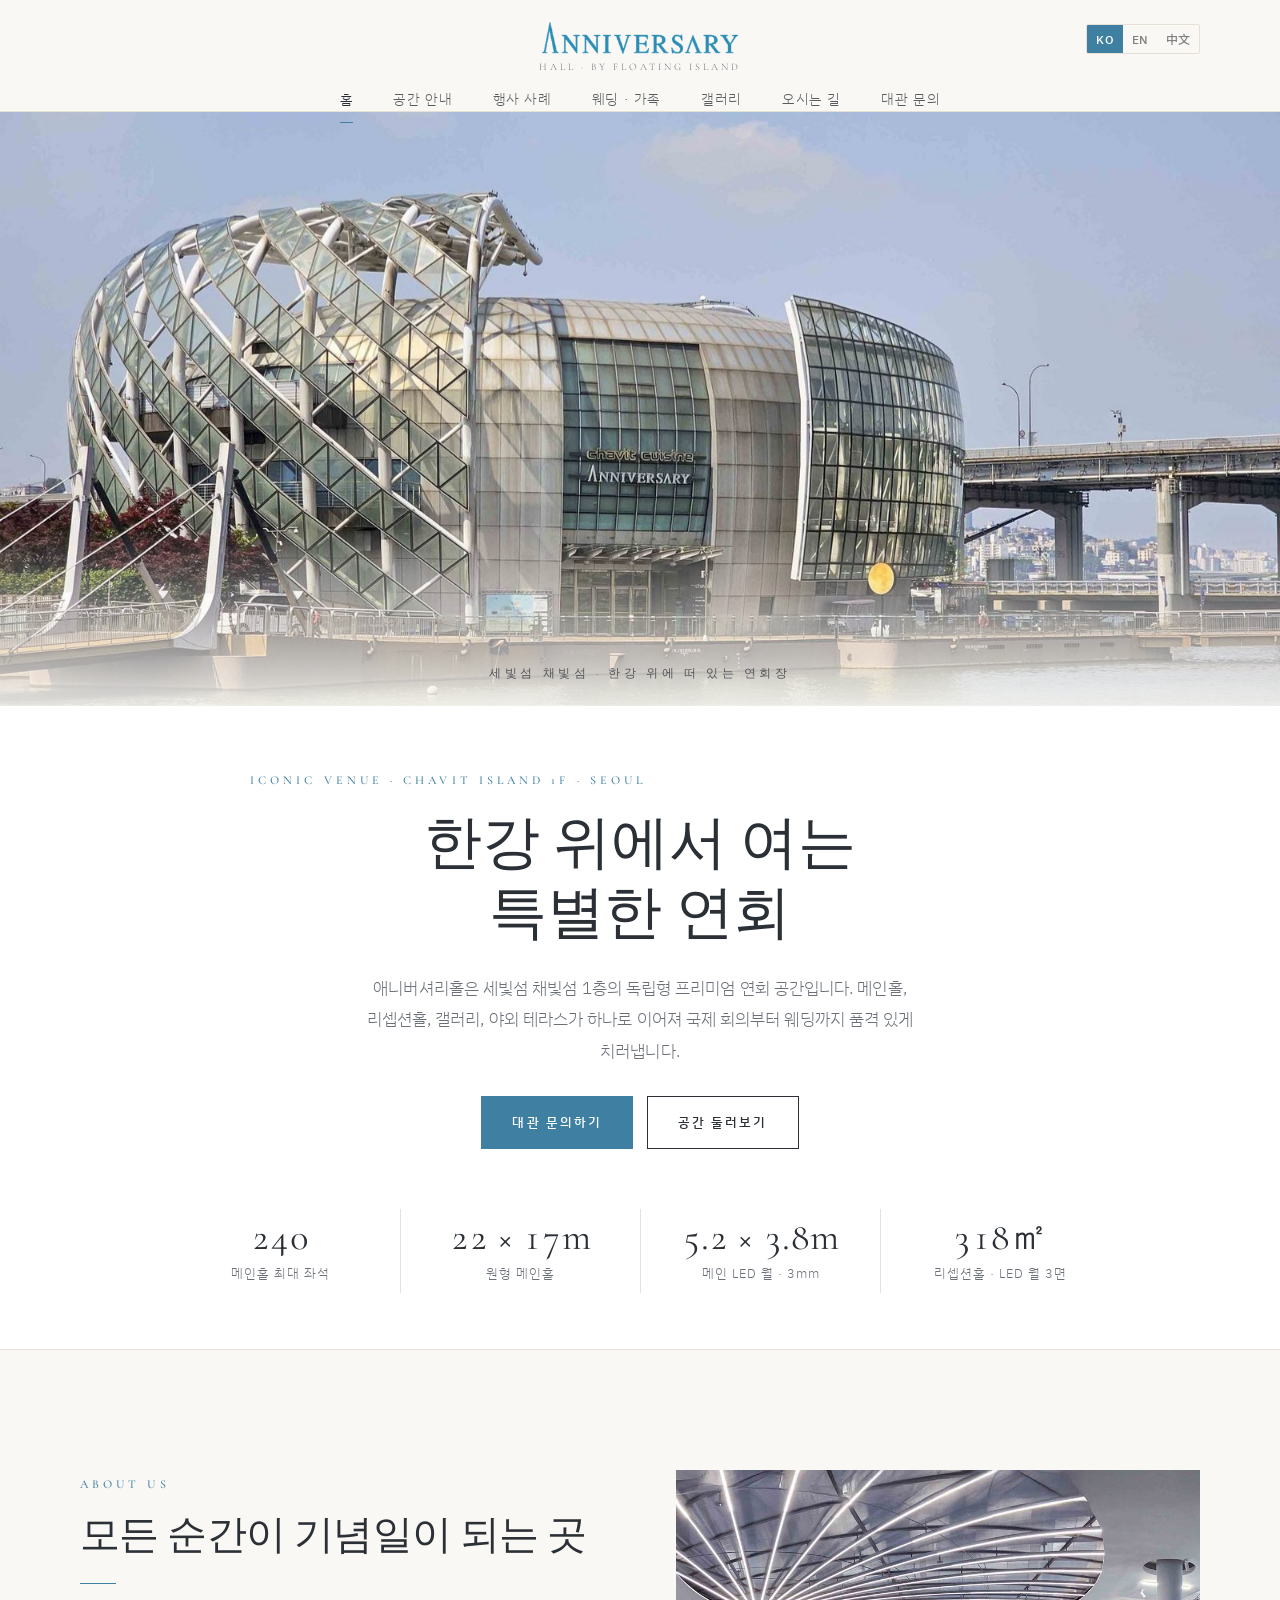
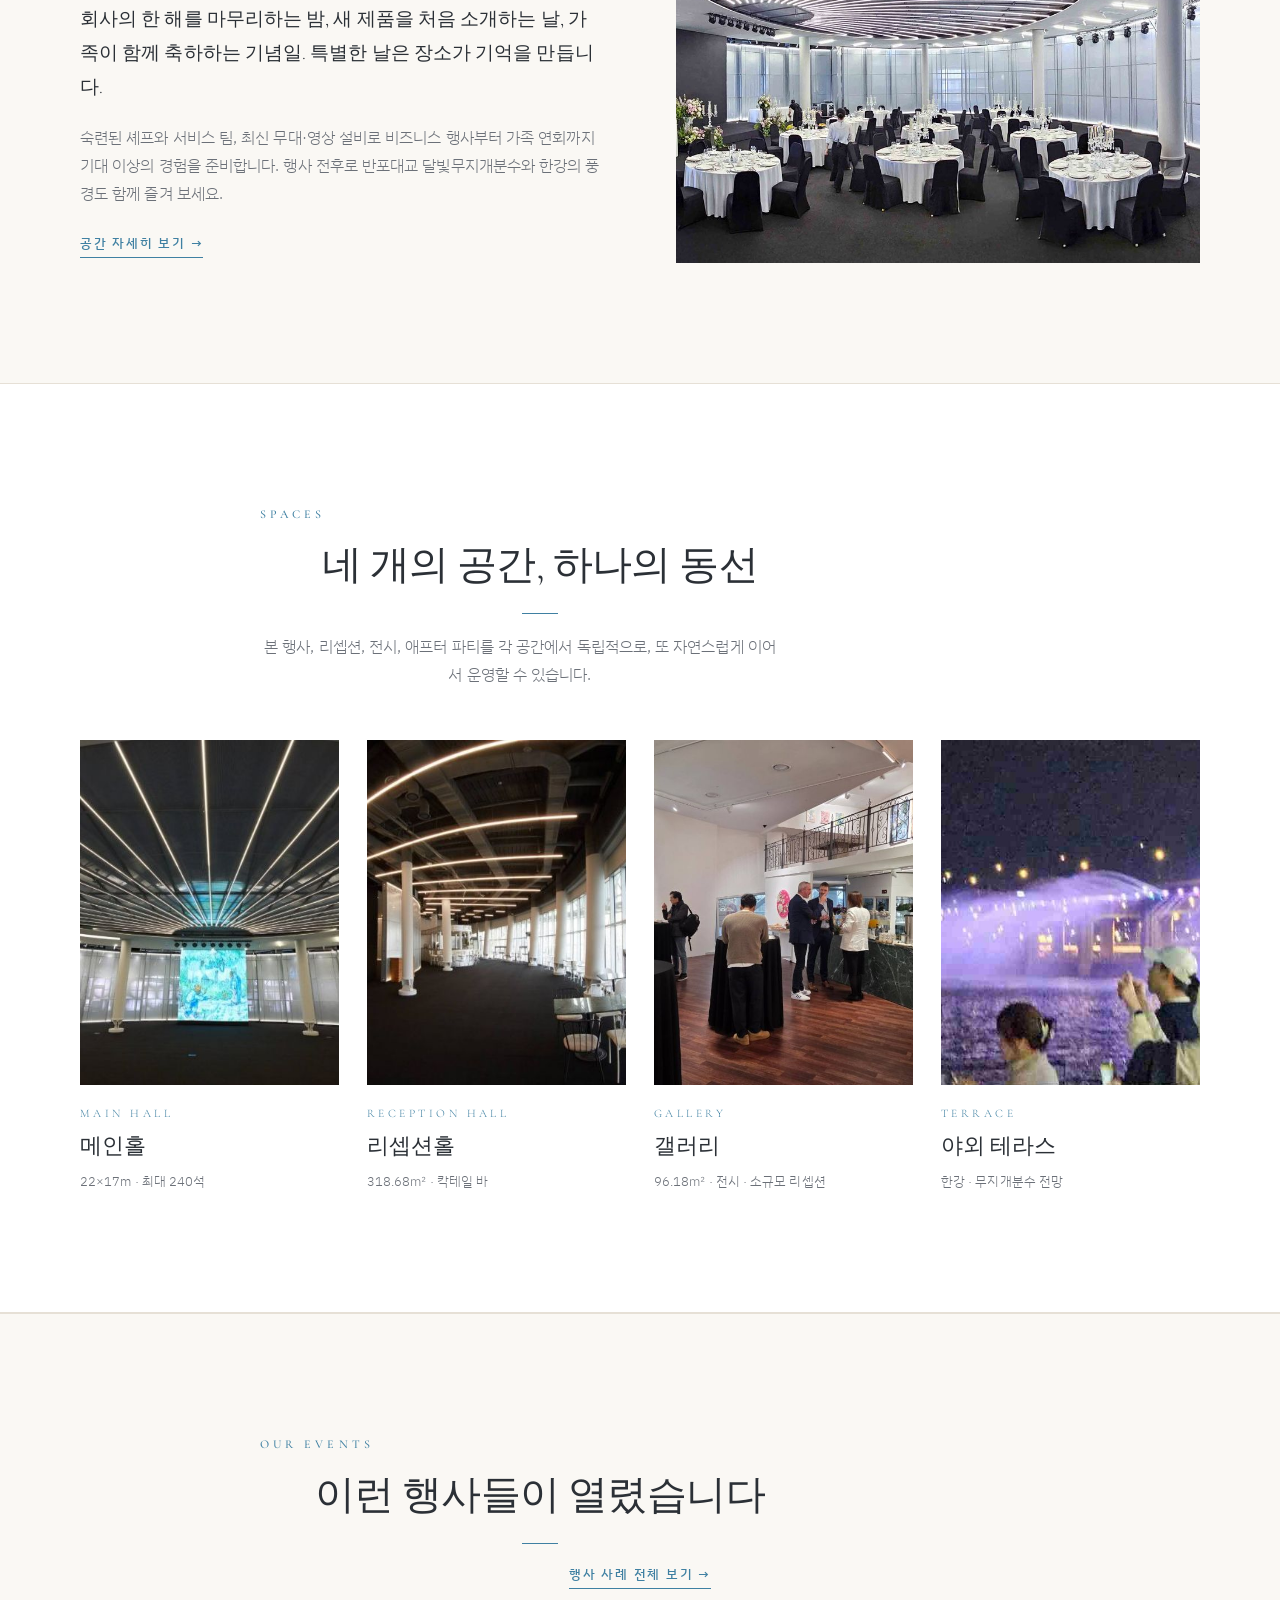
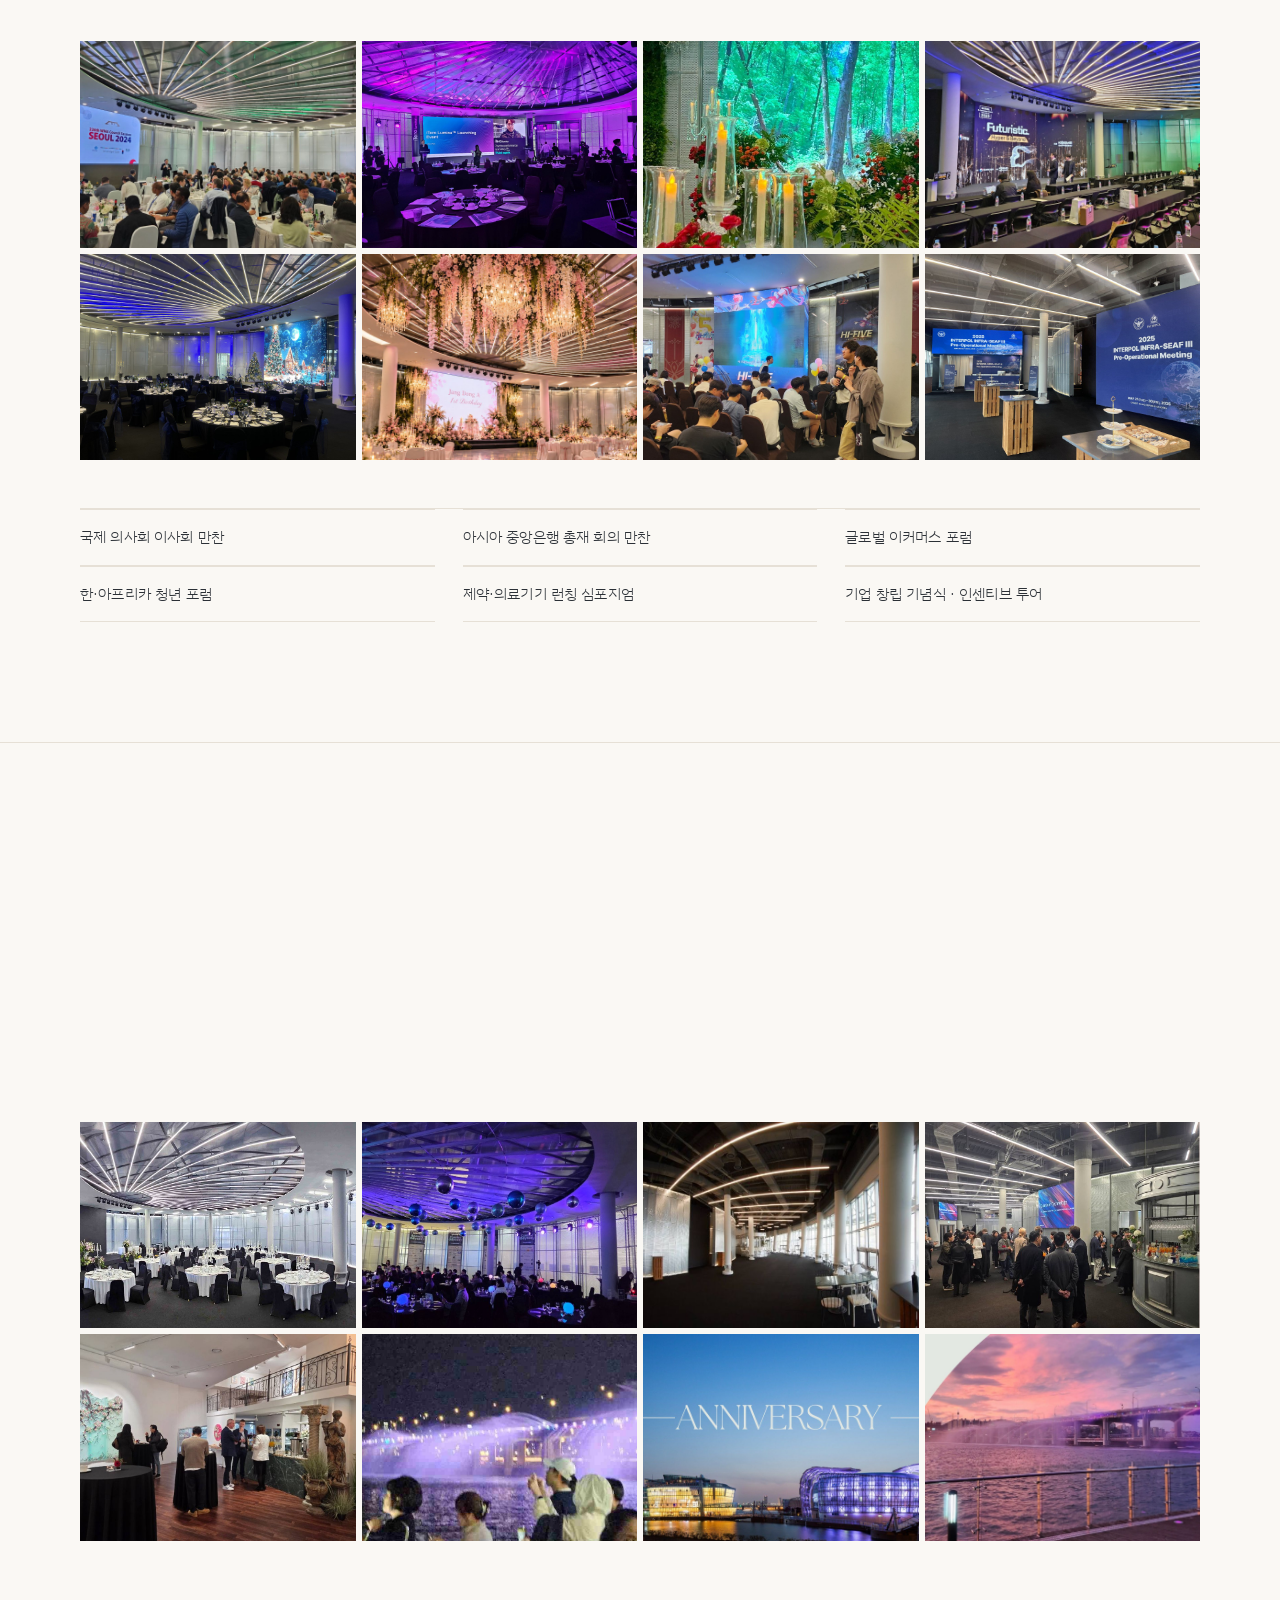
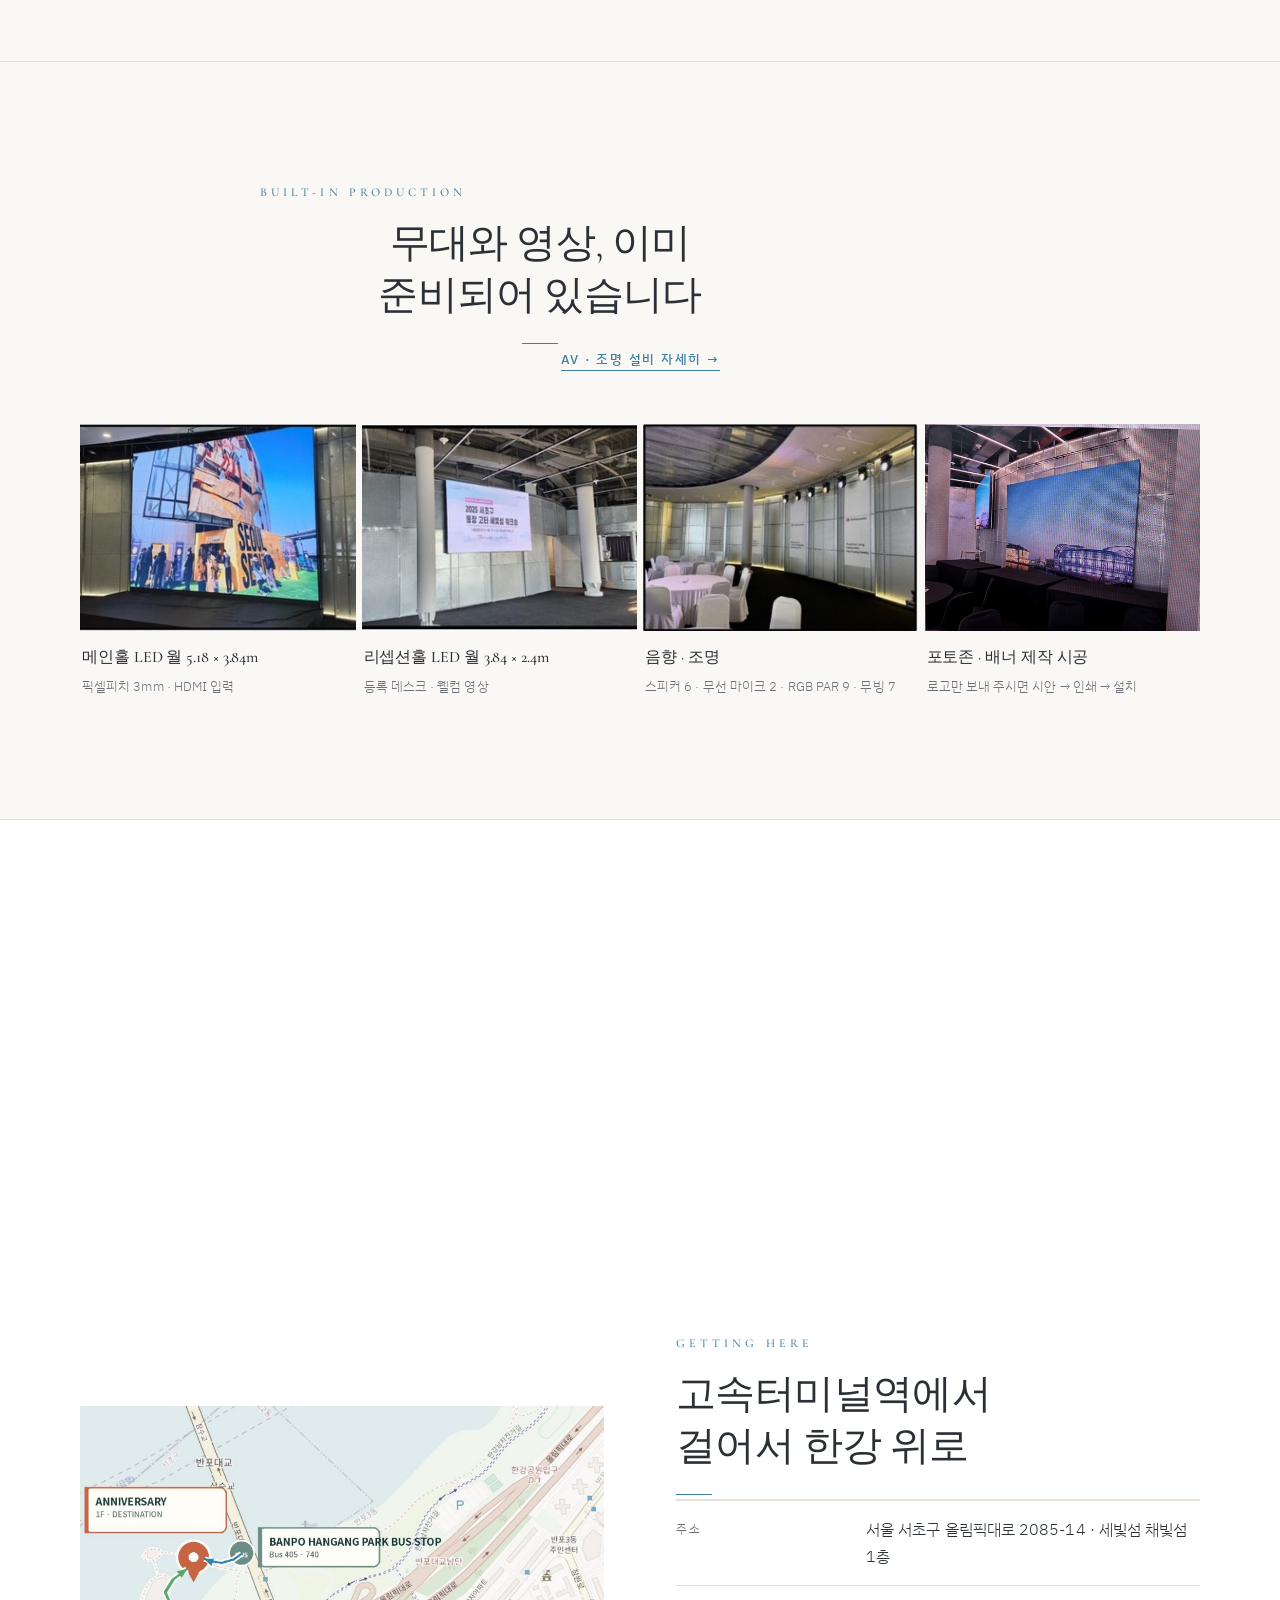
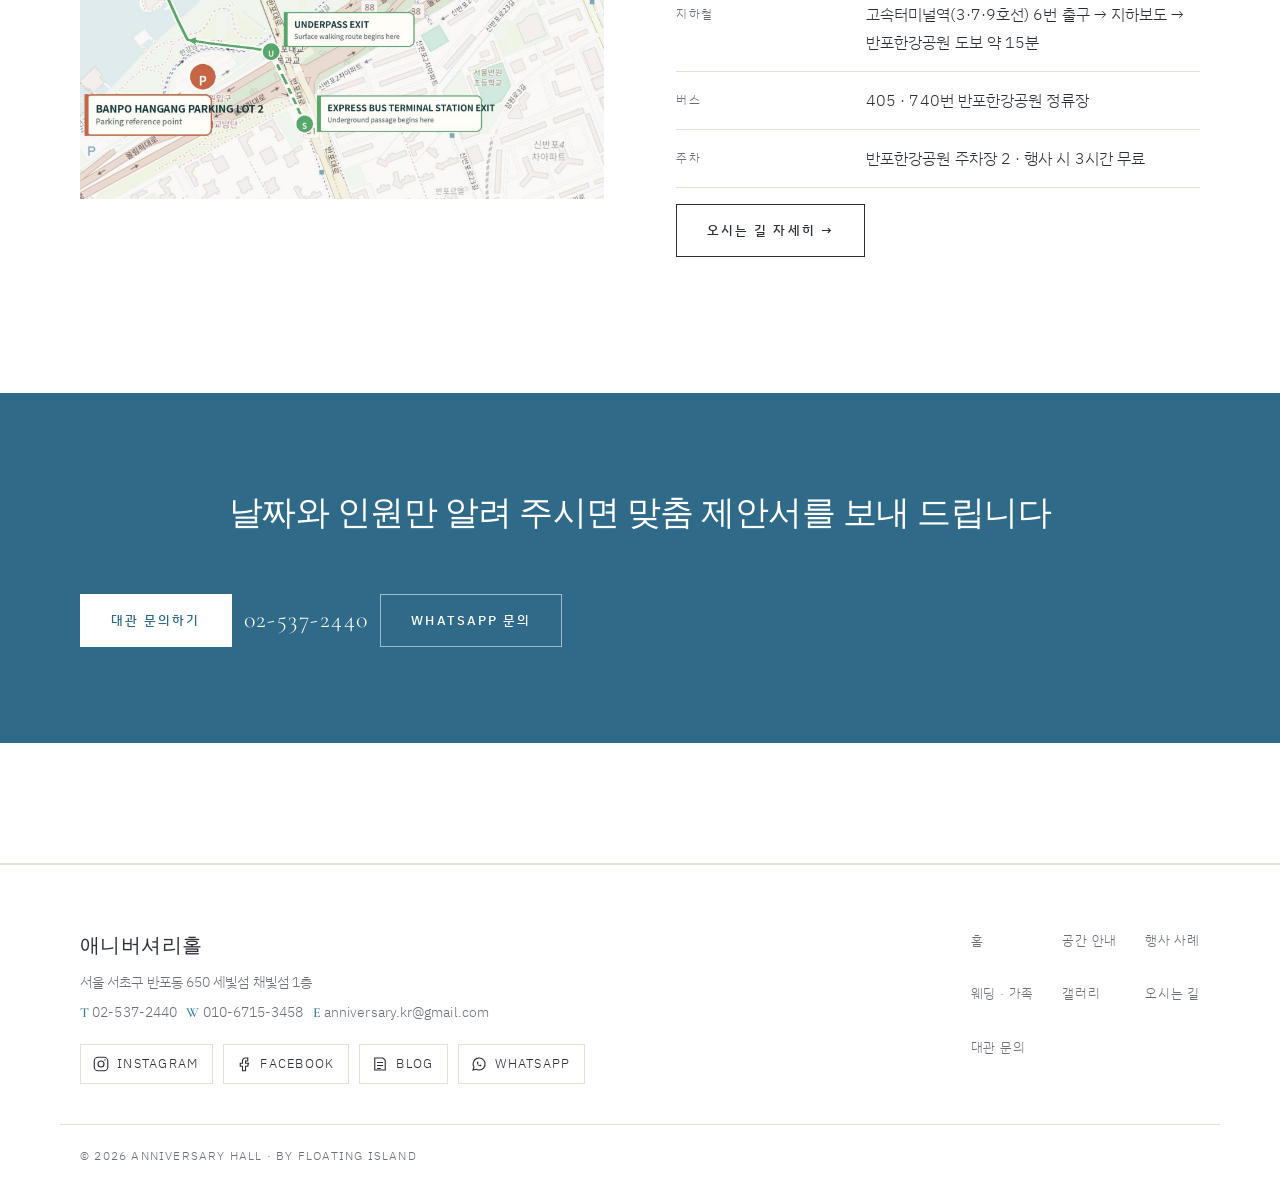
==== commit 2be16765: "Add files via upload" ====
--- a/index.html
+++ b/index.html
@@ -11,7 +11,7 @@
 <link rel="preconnect" href="https://fonts.googleapis.com">
 <link rel="preconnect" href="https://fonts.gstatic.com" crossorigin>
 <link rel="stylesheet" href="https://fonts.googleapis.com/css2?family=Cormorant+Garamond:wght@400;500;600&family=Noto+Serif+KR:wght@300;400&family=IBM+Plex+Sans+KR:wght@300;400;500;600&family=Noto+Sans+SC:wght@300;400;500&display=swap">
-<link rel="stylesheet" href="assets/style.css">
+<link rel="stylesheet" href="assets/style.css?v=202610121420">
 </head>
 <body data-title-key="title.home">
 <header class="site-head" id="top">
@@ -28,7 +28,7 @@
 </header>
 <main>
 <section class="hero hero-hotel">
-  <div class="hero-media"><img src="img/exterior-sign.jpg" alt="세빛섬 채빛섬 외관과 ANNIVERSARY 사인" fetchpriority="high"><span class="hero-cap"><span data-i18n="home.cap">세빛섬 채빛섬 · 한강 위에 떠 있는 연회장</span></span></div>
+  <div class="hero-media"><img src="img/exterior-sign.jpg?v=202610121420" alt="세빛섬 채빛섬 외관과 ANNIVERSARY 사인" fetchpriority="high"><span class="hero-cap"><span data-i18n="home.cap">세빛섬 채빛섬 · 한강 위에 떠 있는 연회장</span></span></div>
   <div class="wrap hero-text">
     <div class="eyebrow">Iconic Venue · Chavit Island 1F · Seoul</div>
     <h1 data-i18n="home.h1">한강 위에서 여는<br>특별한 연회</h1>
@@ -157,7 +157,7 @@
   <div class="wrap foot-copy">© 2026 Anniversary Hall · by Floating Island</div>
 </footer>
 <dialog class="lb" id="lb" aria-label="Photo"><button type="button" id="lbClose" aria-label="Close">×</button><img id="lbImg" alt=""><p id="lbCap"></p></dialog>
-<script src="assets/i18n.js"></script>
-<script src="assets/site.js"></script>
+<script src="assets/i18n.js?v=202610121420"></script>
+<script src="assets/site.js?v=202610121420"></script>
 </body>
 </html>
--- a/assets/style.css
+++ b/assets/style.css
@@ -626,3 +626,23 @@
 }
 @media (max-width:640px){.brand img{height:34px}.logo img,.logo svg{height:34px}}
 @media (max-width:640px){.hero-text .eyebrow{font-size:10.5px;letter-spacing:.2em;white-space:nowrap}}
+.form .chk label i{font-style:normal;font-family:var(--display);font-size:12.5px;opacity:.75;margin-left:4px;letter-spacing:.02em}
+/* 소셜 링크 */
+.social{list-style:none;margin:18px 0 0;padding:0;display:flex;flex-wrap:wrap;gap:8px 10px}
+.social a{display:inline-flex;align-items:center;gap:7px;text-decoration:none;font-size:12.5px;letter-spacing:.1em;text-transform:uppercase;color:var(--ink);border:1px solid var(--line);padding:8px 14px 8px 11px;transition:border-color .25s,color .25s,background .25s}
+.social a:hover{border-color:var(--accent);color:var(--accent)}
+.social svg{flex:none}
+.contact-social{margin-top:10px}
+/* 데스크톱 헤더: 신라·롯데식 센터 로고 + 아래 줄 센터 메뉴 */
+@media (min-width:981px){
+  .site-head .bar{flex-wrap:wrap;justify-content:center;position:relative;padding-block:22px 0;gap:0}
+  .brand{order:1;flex-basis:100%;align-items:center;text-align:center}
+  .brand img{height:32px}
+  .brand small{margin-top:7px}
+  nav{order:2;flex-basis:100%;margin:14px 0 0}
+  .menu{justify-content:center;gap:40px;font-size:13.5px;letter-spacing:.12em}
+  .menu a{padding-block:12px 14px}
+  .tools{position:absolute;right:20px;top:24px}
+  .subnav{top:calc(env(safe-area-inset-top,0px) + 126px)}
+  .space-sec{scroll-margin-top:190px}
+}
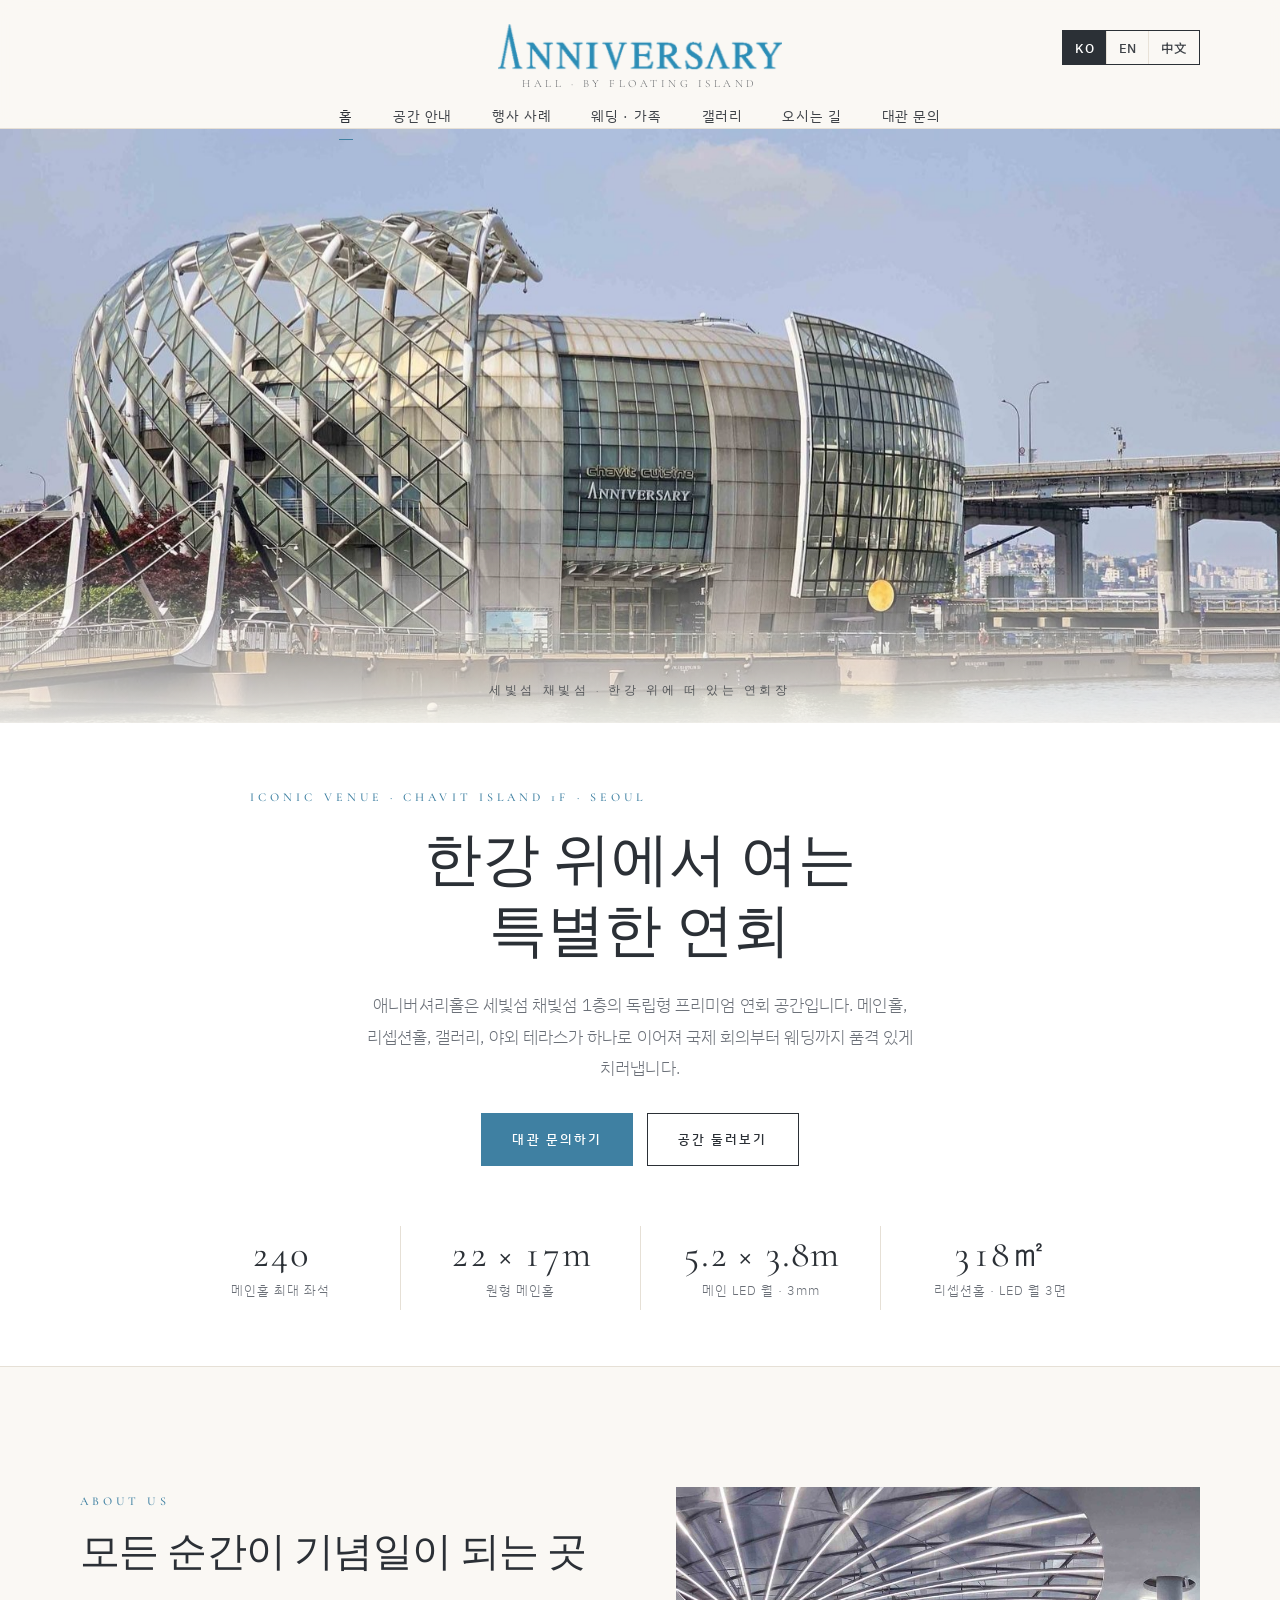
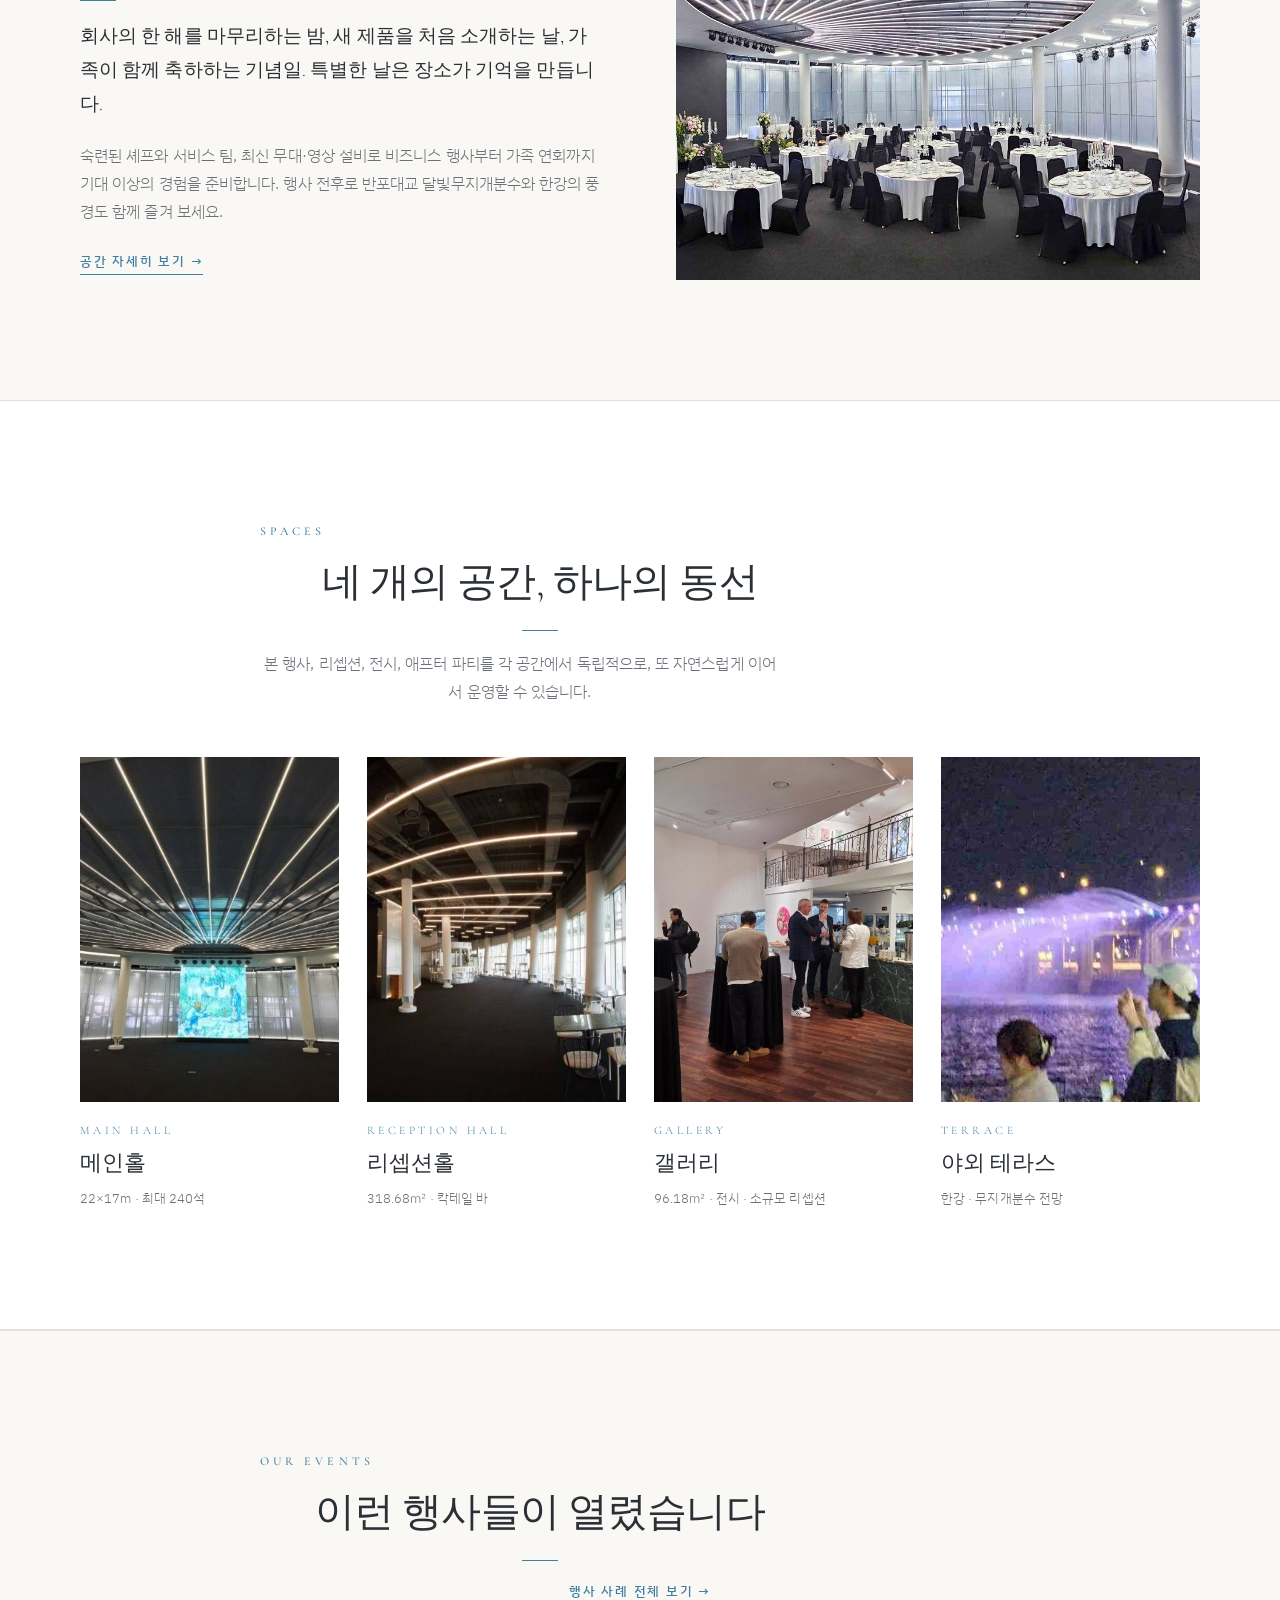
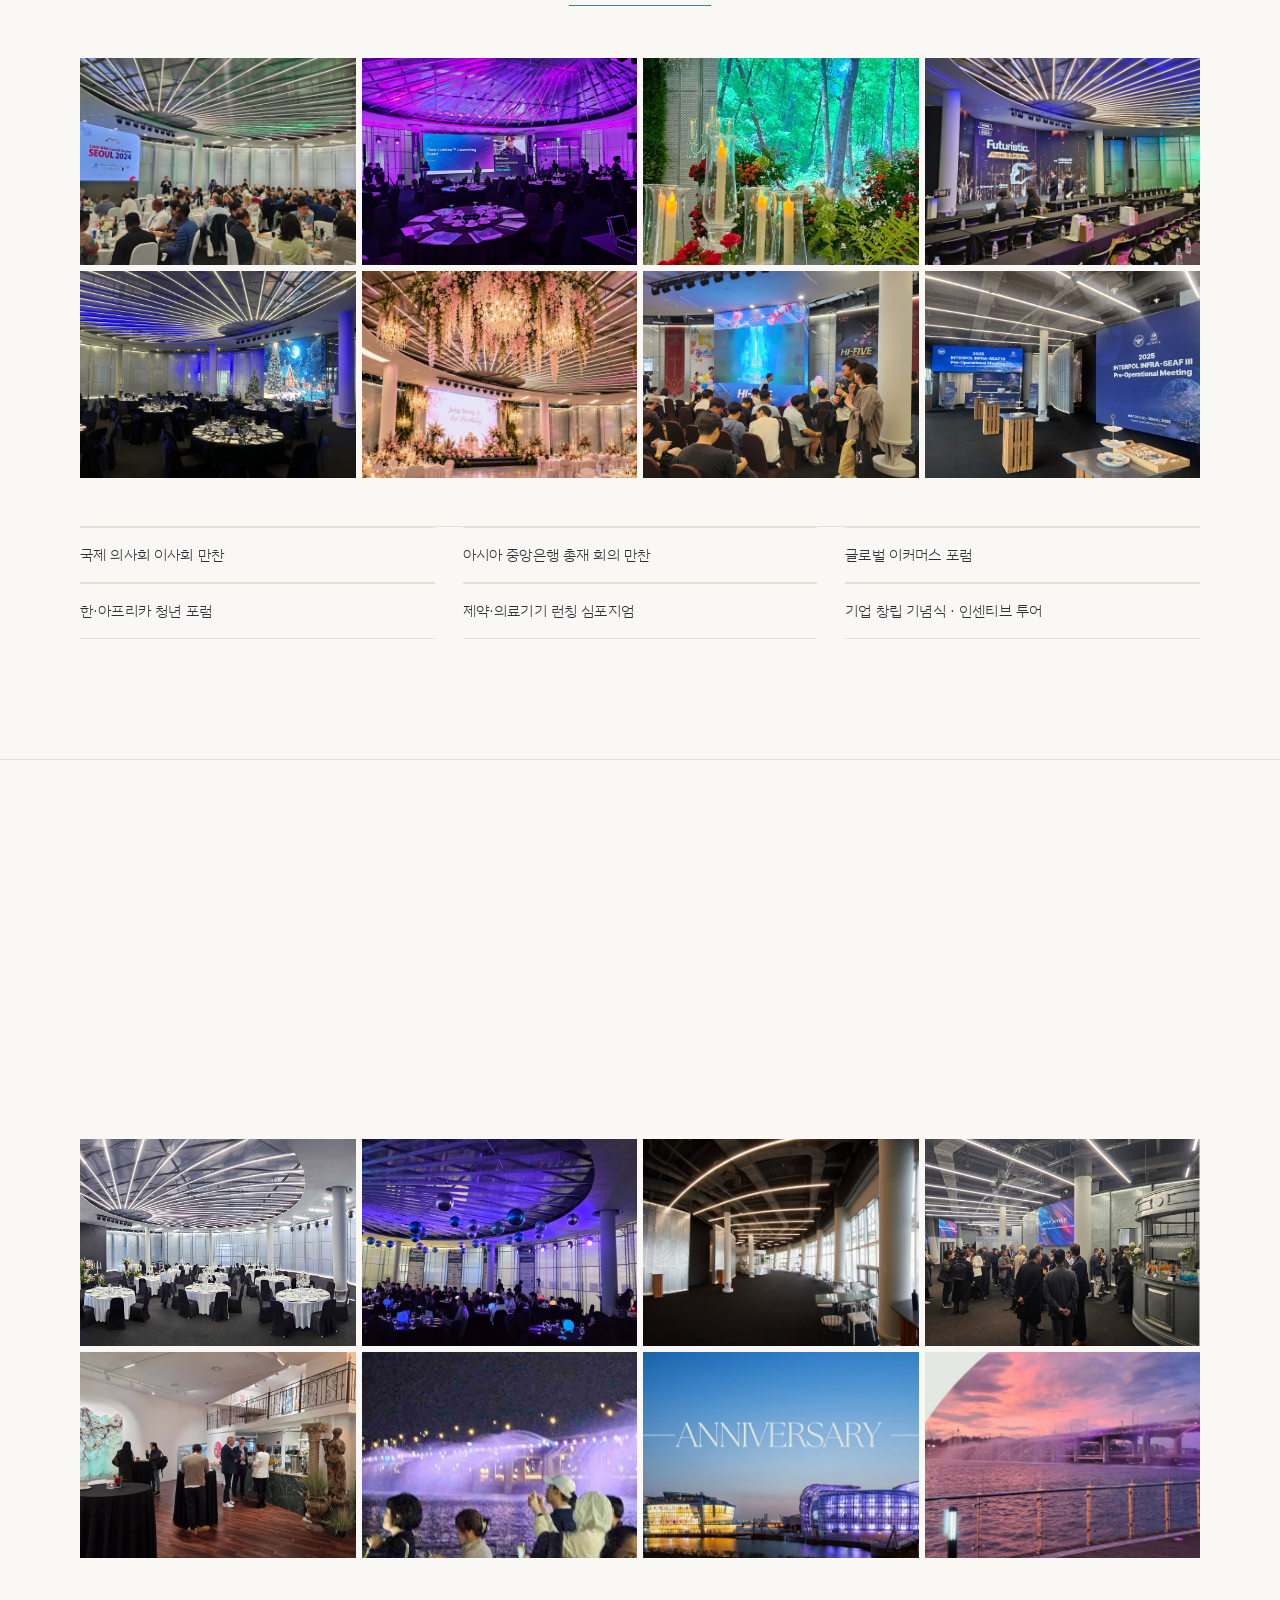
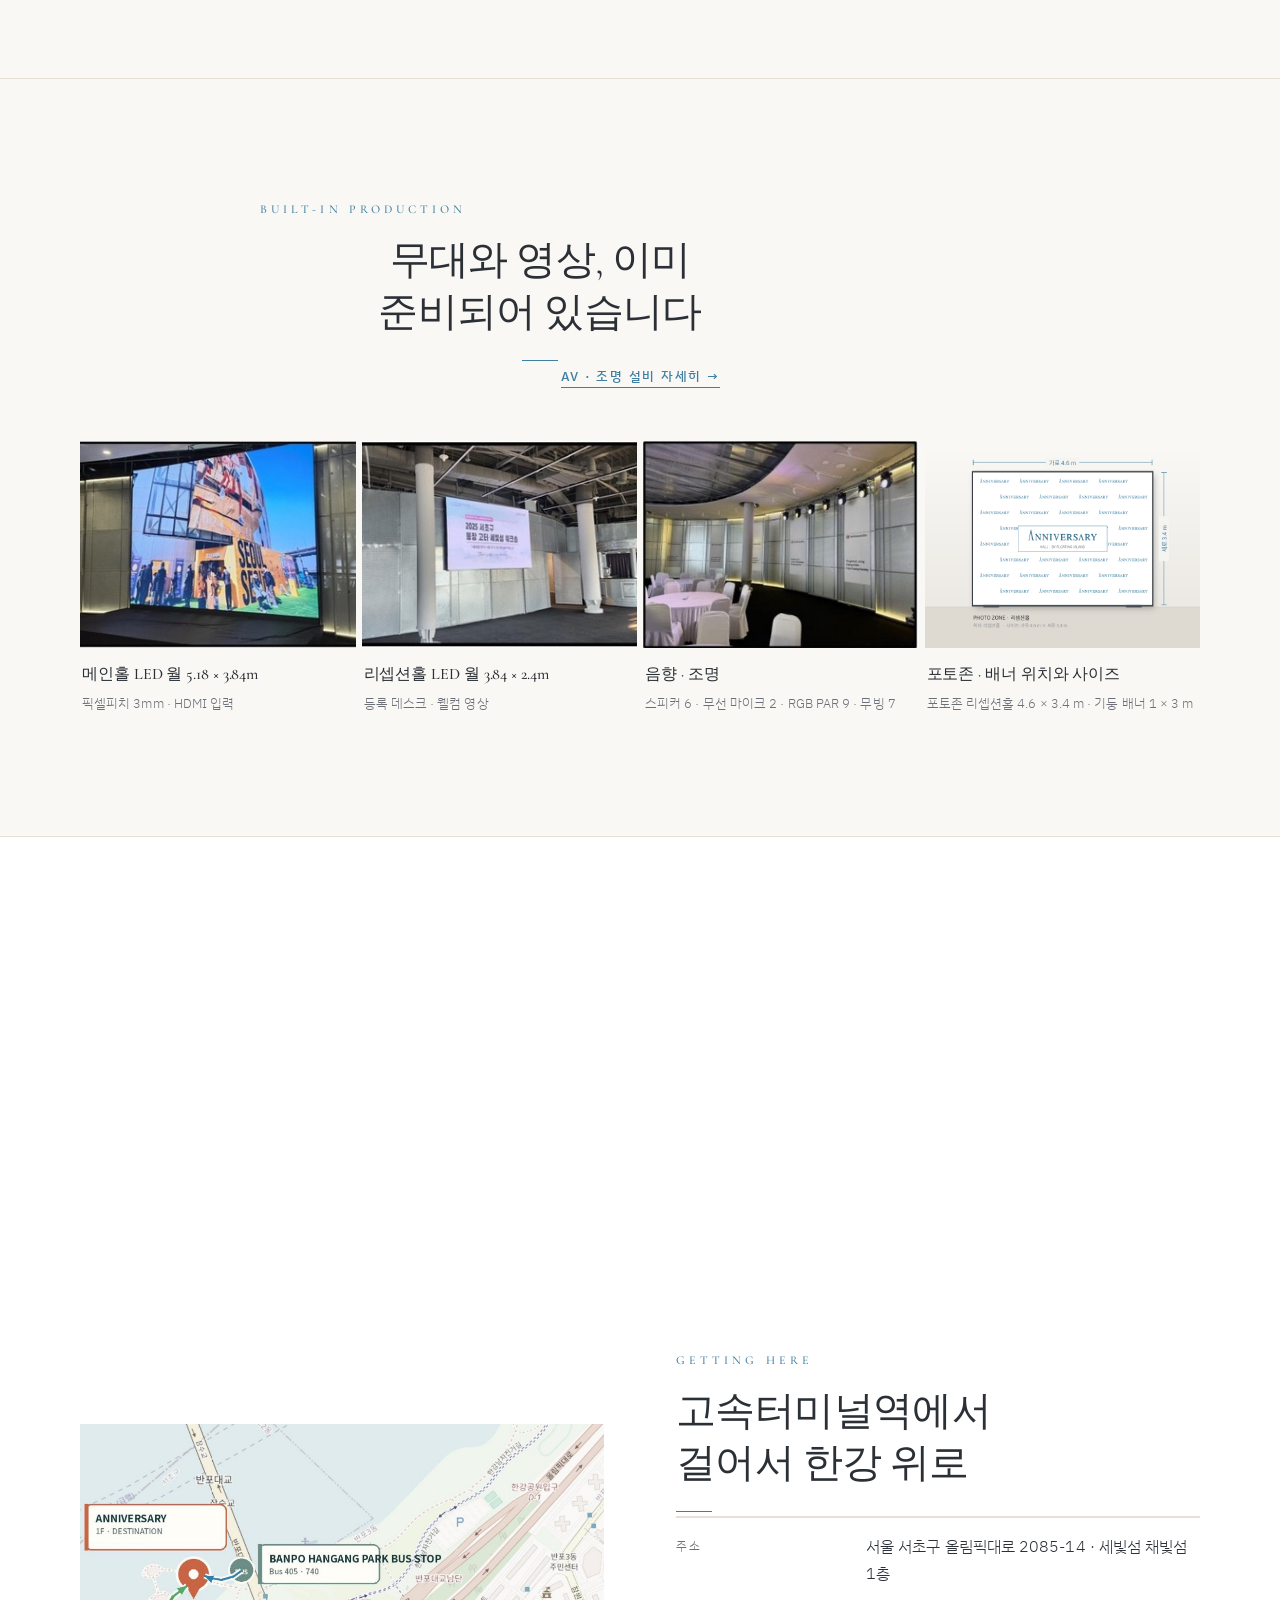
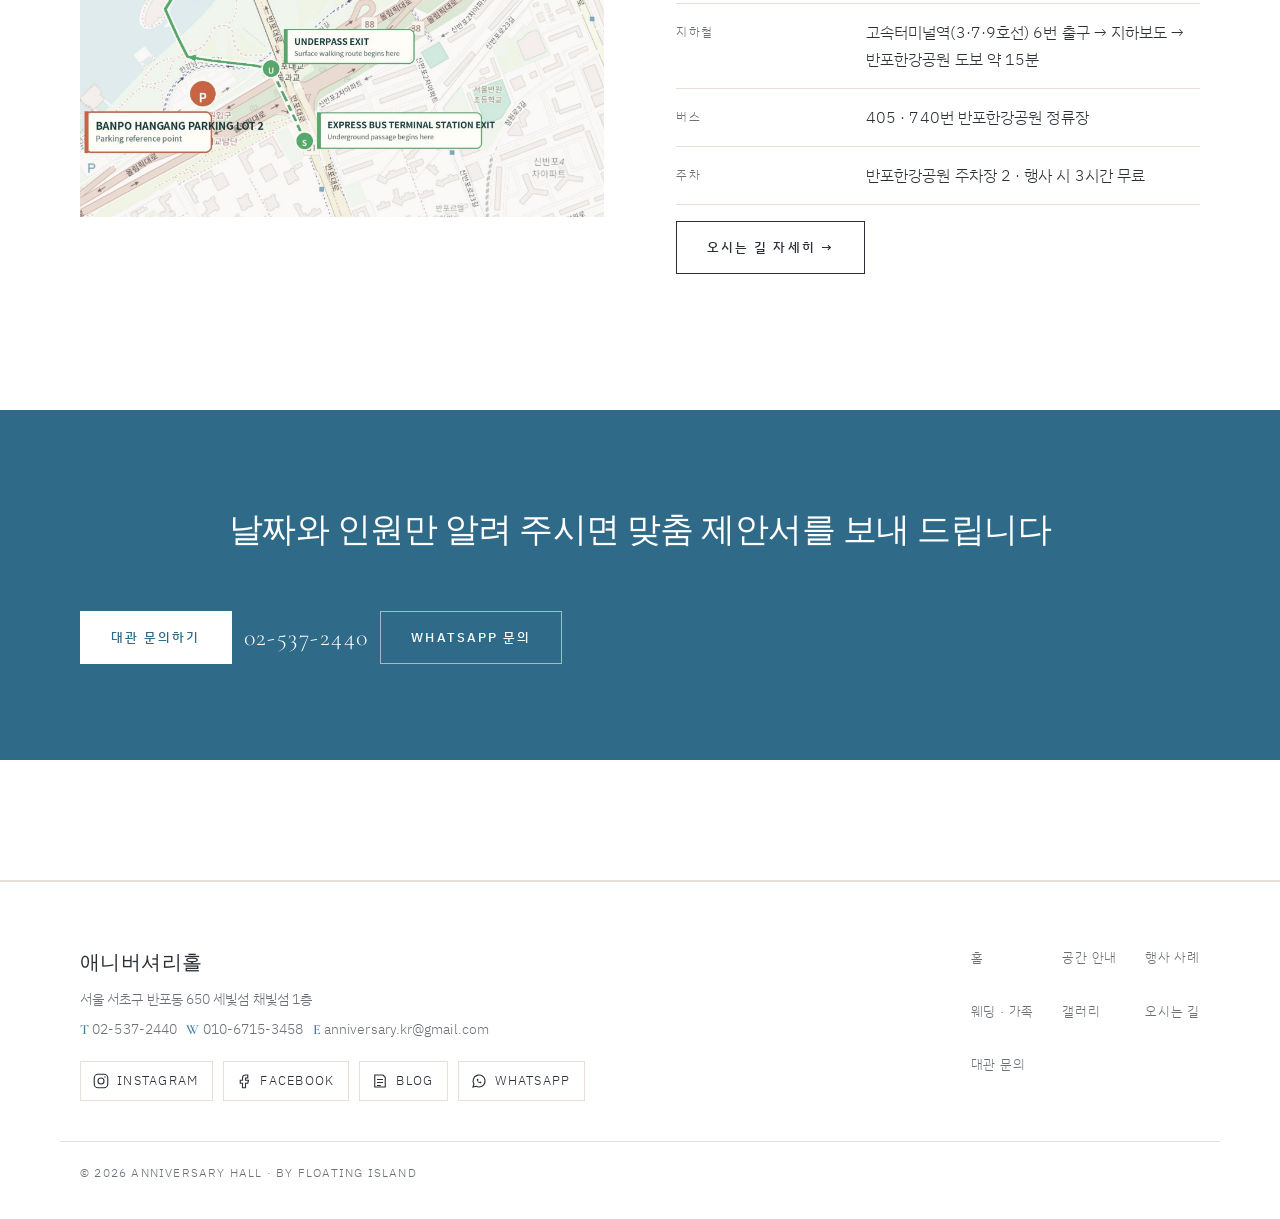
==== commit 7181d20c: "Add files via upload" ====
--- a/index.html
+++ b/index.html
@@ -11,7 +11,7 @@
 <link rel="preconnect" href="https://fonts.googleapis.com">
 <link rel="preconnect" href="https://fonts.gstatic.com" crossorigin>
 <link rel="stylesheet" href="https://fonts.googleapis.com/css2?family=Cormorant+Garamond:wght@400;500;600&family=Noto+Serif+KR:wght@300;400&family=IBM+Plex+Sans+KR:wght@300;400;500;600&family=Noto+Sans+SC:wght@300;400;500&display=swap">
-<link rel="stylesheet" href="assets/style.css?v=202610121420">
+<link rel="stylesheet" href="assets/style.css?v=202610121514">
 </head>
 <body data-title-key="title.home">
 <header class="site-head" id="top">
@@ -28,7 +28,7 @@
 </header>
 <main>
 <section class="hero hero-hotel">
-  <div class="hero-media"><img src="img/exterior-sign.jpg?v=202610121420" alt="세빛섬 채빛섬 외관과 ANNIVERSARY 사인" fetchpriority="high"><span class="hero-cap"><span data-i18n="home.cap">세빛섬 채빛섬 · 한강 위에 떠 있는 연회장</span></span></div>
+  <div class="hero-media"><img src="img/exterior-sign.jpg?v=202610121514" alt="세빛섬 채빛섬 외관과 ANNIVERSARY 사인" fetchpriority="high"><span class="hero-cap"><span data-i18n="home.cap">세빛섬 채빛섬 · 한강 위에 떠 있는 연회장</span></span></div>
   <div class="wrap hero-text">
     <div class="eyebrow">Iconic Venue · Chavit Island 1F · Seoul</div>
     <h1 data-i18n="home.h1">한강 위에서 여는<br>특별한 연회</h1>
@@ -106,7 +106,7 @@
       <a class="tile" href="spaces.html#av"><button type="button" class="ph" data-full="img/led-mainhall.jpg" data-cap="메인홀 LED 월"><img src="img/led-mainhall.jpg" alt="메인홀 LED 월" loading="lazy"></button><div class="tile-cap"><b><span data-i18n="ht.1">메인홀 LED 월 5.18 × 3.84m</span></b><small><span data-i18n="ht.1s">픽셀피치 3mm · HDMI 입력</span></small></div></a>
       <a class="tile" href="spaces.html#av"><button type="button" class="ph" data-full="img/led-reception.jpg" data-cap="리셉션홀 LED 월"><img src="img/led-reception.jpg" alt="리셉션홀 LED 월" loading="lazy"></button><div class="tile-cap"><b><span data-i18n="ht.2">리셉션홀 LED 월 3.84 × 2.4m</span></b><small><span data-i18n="ht.2s">등록 데스크 · 웰컴 영상</span></small></div></a>
       <a class="tile" href="spaces.html#av"><button type="button" class="ph" data-full="img/lighting-reception.jpg" data-cap="무빙 라이트"><img src="img/lighting-reception.jpg" alt="무빙 라이트" loading="lazy"></button><div class="tile-cap"><b><span data-i18n="ht.3">음향 · 조명</span></b><small><span data-i18n="ht.3s">스피커 6 · 무선 마이크 2 · RGB PAR 9 · 무빙 7</span></small></div></a>
-      <a class="tile" href="spaces.html#graphics"><button type="button" class="ph" data-full="img/photozone.jpg" data-cap="포토존"><img src="img/photozone.jpg" alt="포토존" loading="lazy"></button><div class="tile-cap"><b><span data-i18n="ht.4">포토존 · 배너 제작 시공</span></b><small><span data-i18n="ht.4s">로고만 보내 주시면 시안 → 인쇄 → 설치</span></small></div></a>
+      <a class="tile" href="spaces.html#graphics"><button type="button" class="ph" data-full="img/photozone-render.jpg" data-cap="포토존"><img src="img/photozone-render.jpg" alt="포토존" loading="lazy"></button><div class="tile-cap"><b><span data-i18n="ht.4">포토존 · 배너 위치와 사이즈</span></b><small><span data-i18n="ht.4s">포토존 리셉션홀 4.6 × 3.4 m · 기둥 배너 1 × 3 m</span></small></div></a>
     </div>
   </div>
 </section>
@@ -157,7 +157,7 @@
   <div class="wrap foot-copy">© 2026 Anniversary Hall · by Floating Island</div>
 </footer>
 <dialog class="lb" id="lb" aria-label="Photo"><button type="button" id="lbClose" aria-label="Close">×</button><img id="lbImg" alt=""><p id="lbCap"></p></dialog>
-<script src="assets/i18n.js?v=202610121420"></script>
-<script src="assets/site.js?v=202610121420"></script>
+<script src="assets/i18n.js?v=202610121514"></script>
+<script src="assets/site.js?v=202610121514"></script>
 </body>
 </html>
--- a/assets/style.css
+++ b/assets/style.css
@@ -646,3 +646,36 @@
   .subnav{top:calc(env(safe-area-inset-top,0px) + 126px)}
   .space-sec{scroll-margin-top:190px}
 }
+/* 로고 확대 + 언어/메뉴 버튼 가시성 */
+.brand img{height:44px}
+.brand small{font-size:11px;letter-spacing:.32em;color:var(--ink);opacity:.7}
+.lang{border:1px solid var(--ink);border-radius:0}
+.lang button{color:var(--ink);opacity:.9;font-weight:500;font-size:12.5px;padding:7px 12px;border-right:1px solid var(--line)}
+.lang button:last-child{border-right:0}
+.lang button[aria-pressed="true"]{background:var(--ink);color:#fff;opacity:1}
+.menu a{opacity:.9;font-weight:400}
+.burger{width:36px;height:32px;gap:6px}
+.burger span{height:2px;background:var(--ink);opacity:1}
+@media (min-width:981px){
+  .brand img{height:46px}
+  .site-head .bar{padding-top:24px}
+  .tools{top:30px}
+  .subnav{top:calc(env(safe-area-inset-top,0px) + 142px)}
+}
+@media (max-width:980px){
+  .brand img{height:42px}
+  .lang{border:1px solid var(--ink)}
+  .lang button{font-size:12px;padding:5px 10px}
+  .burger{width:40px;height:34px}
+  .burger span{height:2.5px}
+}
+@media (max-width:640px){.brand img{height:40px}}
+/* 모바일: 로고 가운데, 햄버거는 오른쪽 고정 */
+@media (max-width:980px){
+  .site-head .bar{position:relative;justify-content:center}
+  .brand{flex-basis:100%;align-items:center;text-align:center;padding-right:0}
+  .burger{position:absolute;right:16px;top:14px;margin:0}
+  .lang{margin:4px auto 0}
+  .bar{padding-bottom:10px}
+}
+@media (max-width:980px){.lang{margin:4px 0 0 auto}}
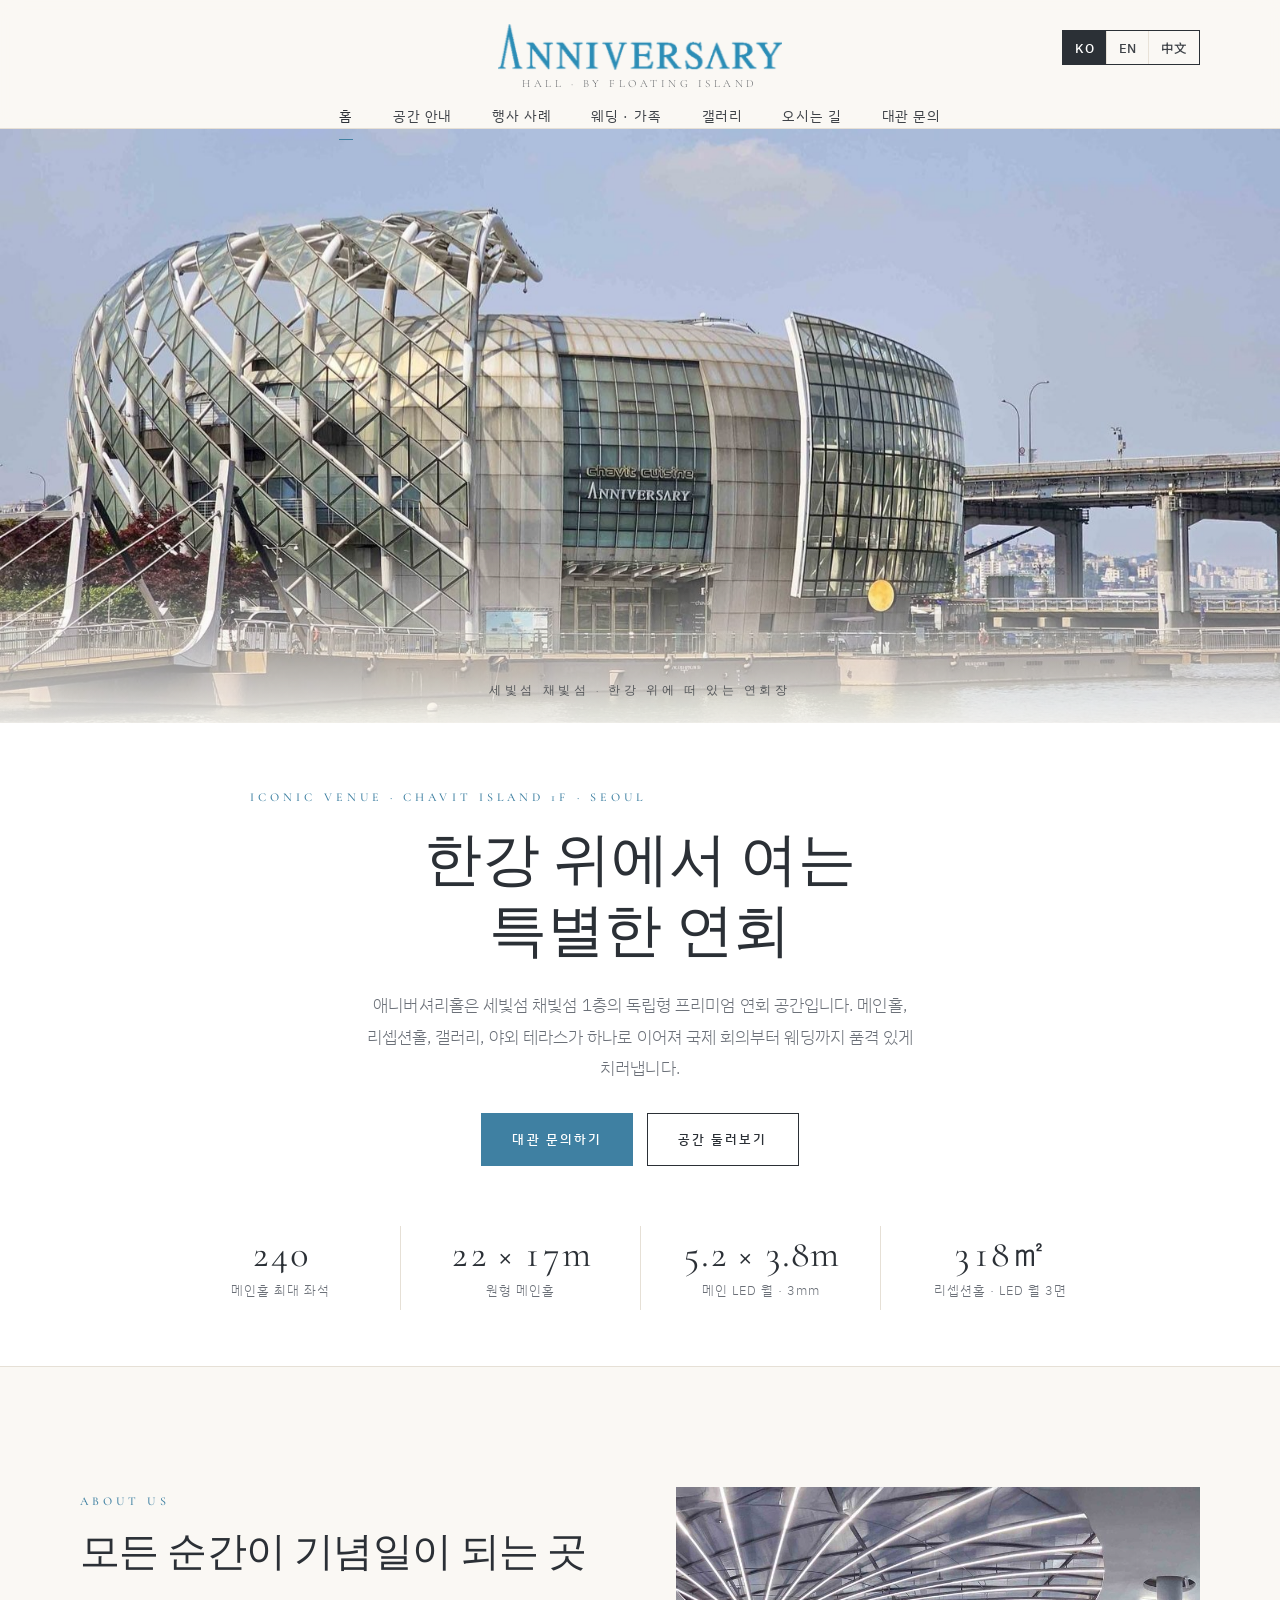
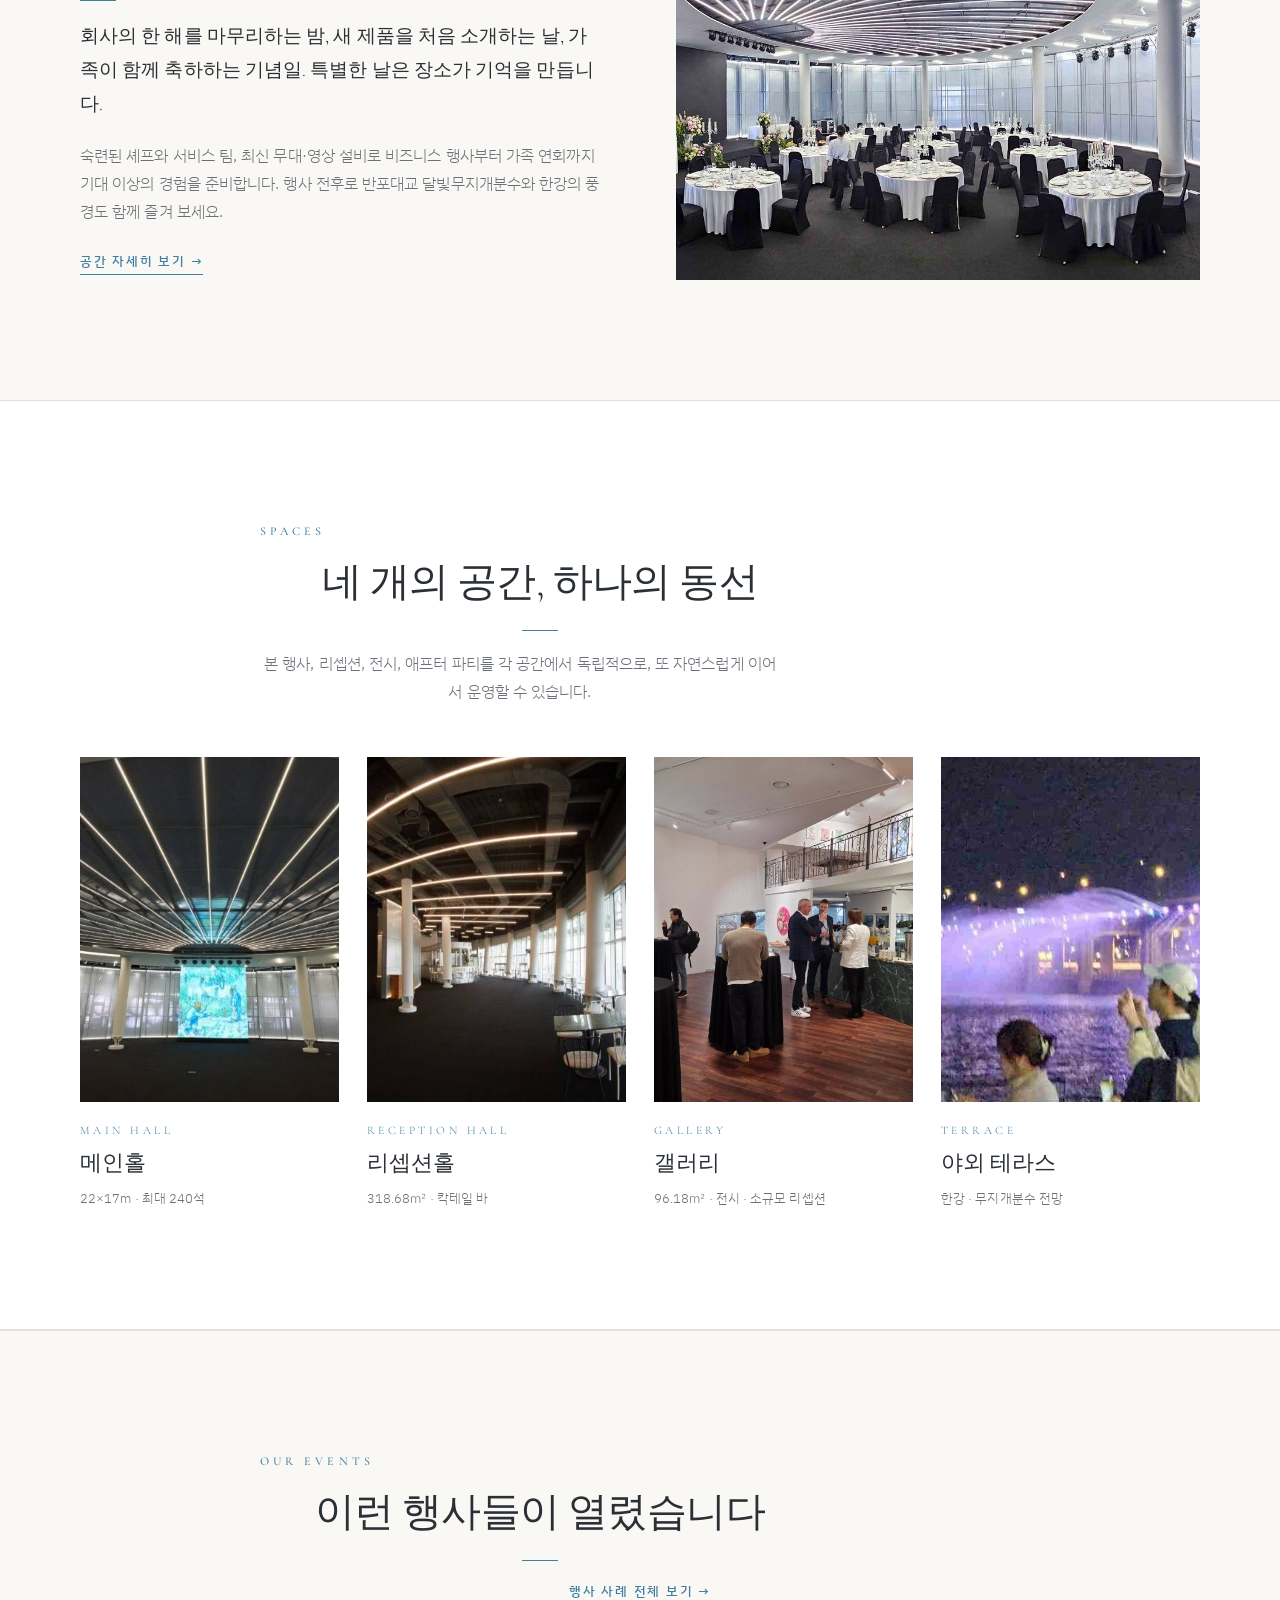
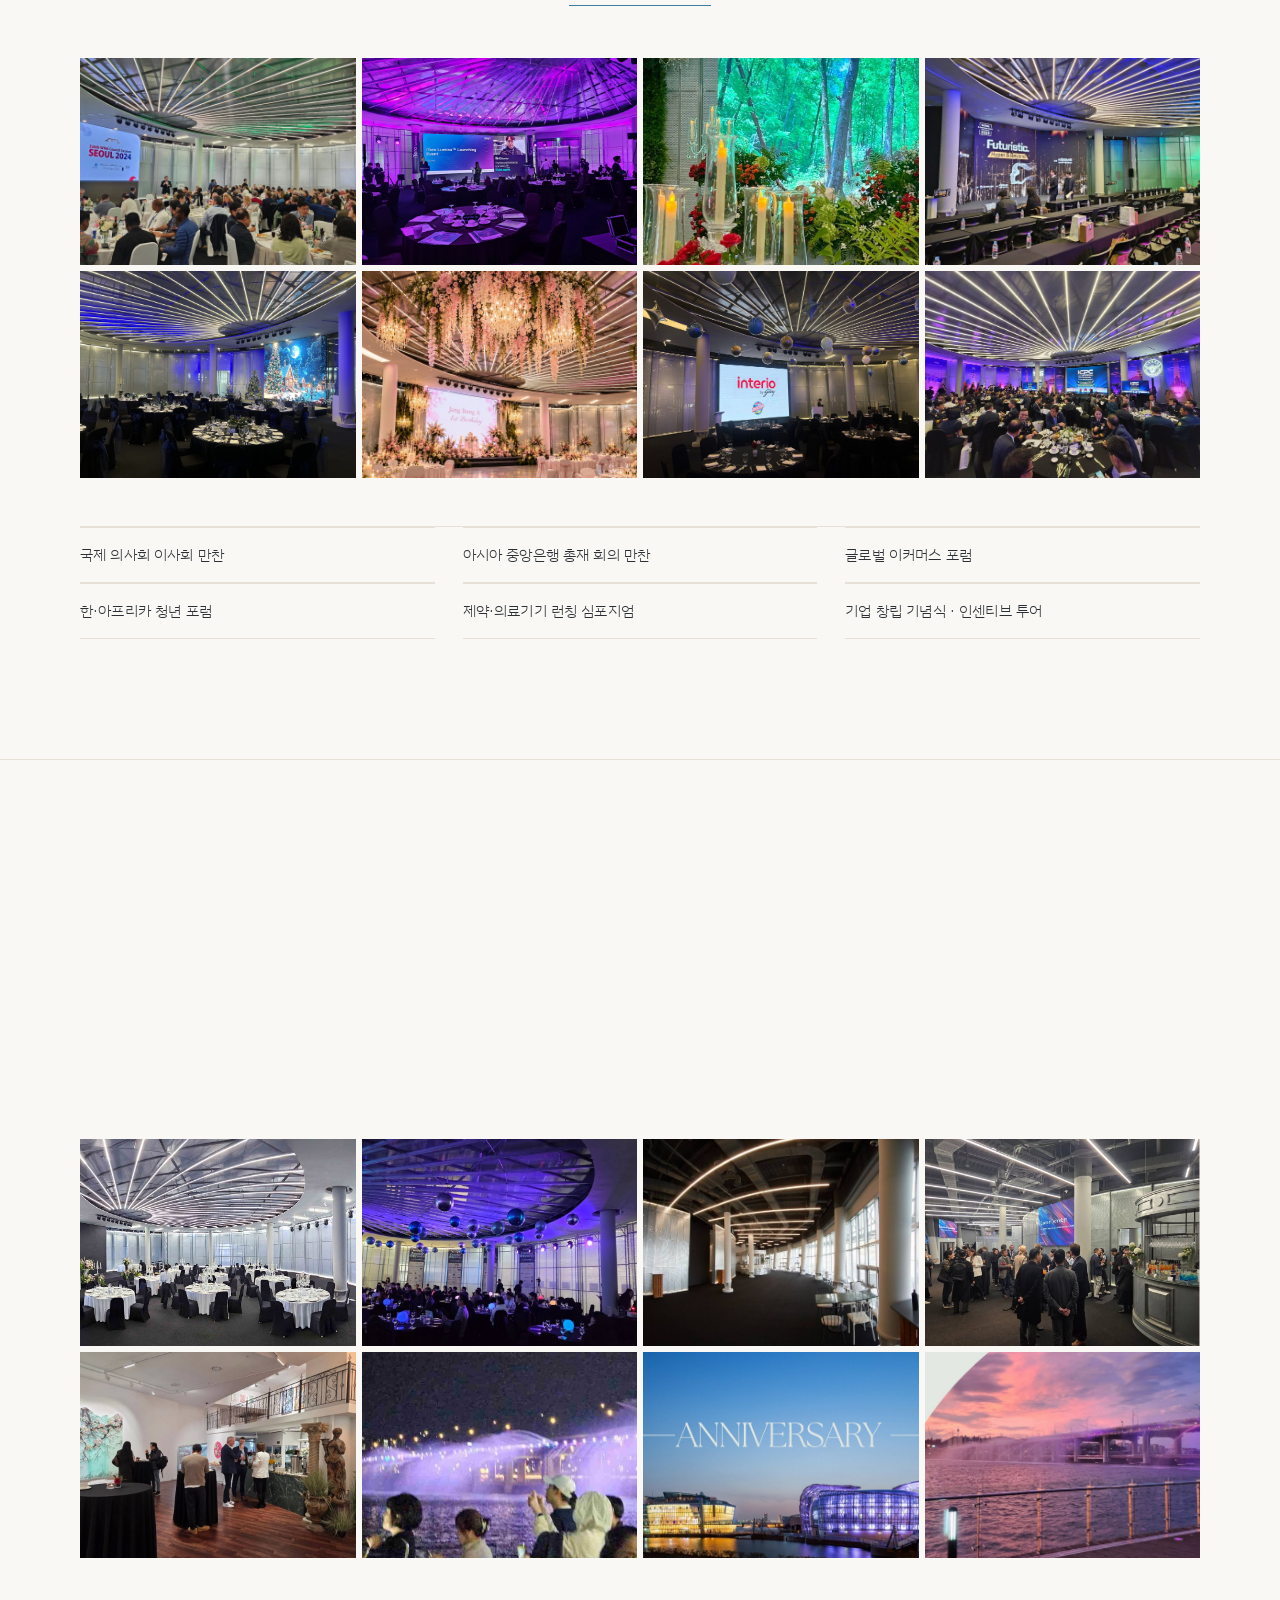
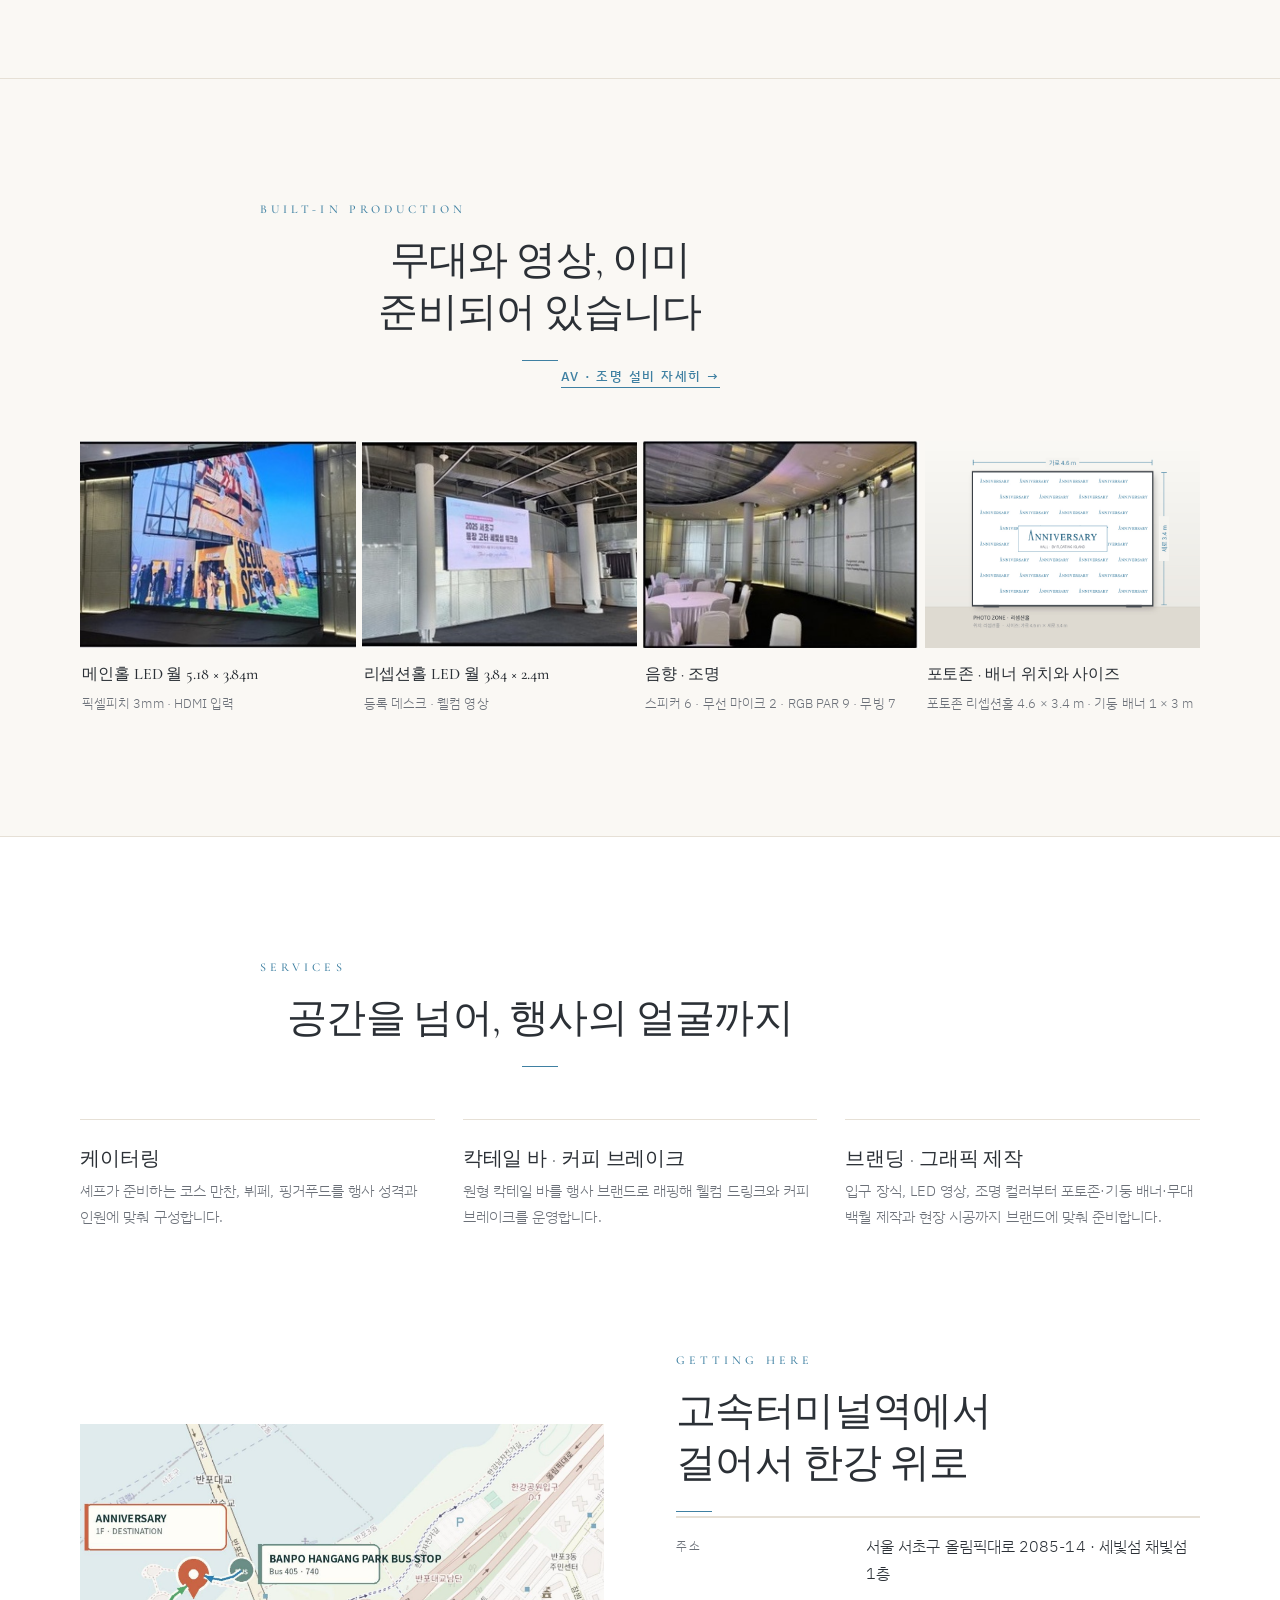
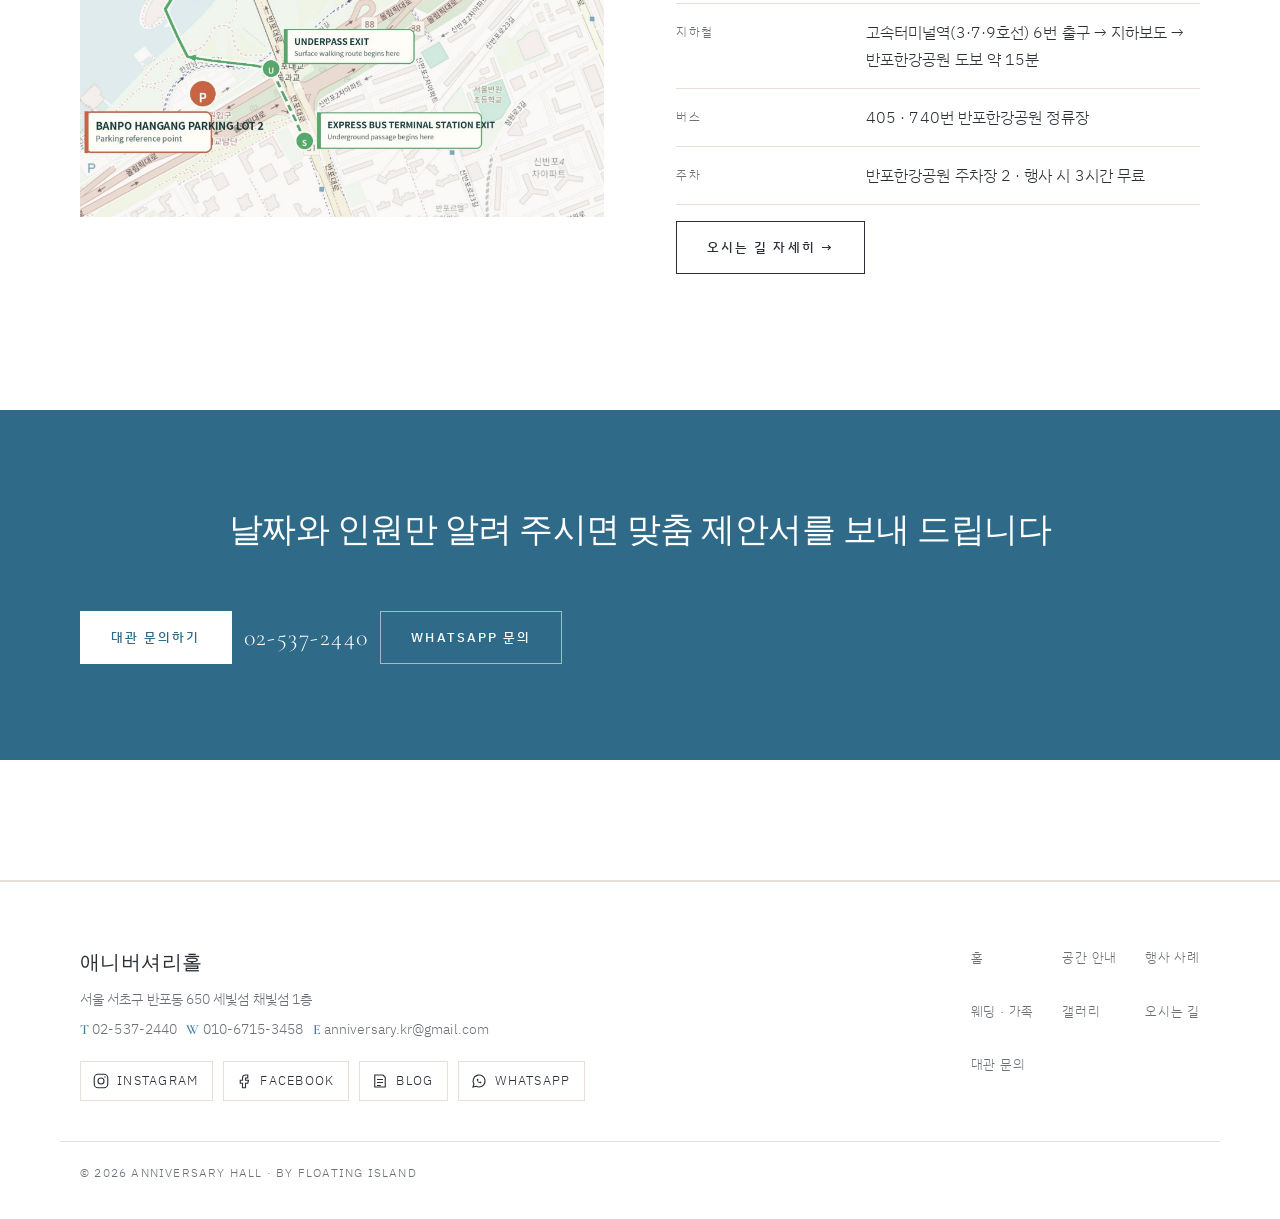
==== commit ff71bdf6: "Add files via upload" ====
--- a/index.html
+++ b/index.html
@@ -11,7 +11,7 @@
 <link rel="preconnect" href="https://fonts.googleapis.com">
 <link rel="preconnect" href="https://fonts.gstatic.com" crossorigin>
 <link rel="stylesheet" href="https://fonts.googleapis.com/css2?family=Cormorant+Garamond:wght@400;500;600&family=Noto+Serif+KR:wght@300;400&family=IBM+Plex+Sans+KR:wght@300;400;500;600&family=Noto+Sans+SC:wght@300;400;500&display=swap">
-<link rel="stylesheet" href="assets/style.css?v=202610121514">
+<link rel="stylesheet" href="assets/style.css?v=202610122121">
 </head>
 <body data-title-key="title.home">
 <header class="site-head" id="top">
@@ -28,7 +28,7 @@
 </header>
 <main>
 <section class="hero hero-hotel">
-  <div class="hero-media"><img src="img/exterior-sign.jpg?v=202610121514" alt="세빛섬 채빛섬 외관과 ANNIVERSARY 사인" fetchpriority="high"><span class="hero-cap"><span data-i18n="home.cap">세빛섬 채빛섬 · 한강 위에 떠 있는 연회장</span></span></div>
+  <div class="hero-media"><img src="img/exterior-sign.jpg?v=202610122121" alt="세빛섬 채빛섬 외관과 ANNIVERSARY 사인" fetchpriority="high"><span class="hero-cap"><span data-i18n="home.cap">세빛섬 채빛섬 · 한강 위에 떠 있는 연회장</span></span></div>
   <div class="wrap hero-text">
     <div class="eyebrow">Iconic Venue · Chavit Island 1F · Seoul</div>
     <h1 data-i18n="home.h1">한강 위에서 여는<br>특별한 연회</h1>
@@ -76,7 +76,7 @@
     <div class="sec-head"><div><div class="eyebrow">Our Events</div><h2 data-i18n="home.ev.h">이런 행사들이 열렸습니다</h2></div>
     <a class="link-arrow" href="events.html"><span data-i18n="home.ev.more">행사 사례 전체 보기</span> →</a></div>
     <div class="tiles">
-      <button type="button" class="ph" data-full="img/conf-wma.jpg" data-cap="국제 회의 만찬"><img src="img/conf-wma.jpg" alt="국제 회의 만찬" loading="lazy"></button><button type="button" class="ph" data-full="img/main-launch.jpg" data-cap="신제품 런칭"><img src="img/main-launch.jpg" alt="신제품 런칭" loading="lazy"></button><button type="button" class="ph" data-full="img/wed-forest.jpg" data-cap="숲속 웨딩"><img src="img/wed-forest.jpg" alt="숲속 웨딩" loading="lazy"></button><button type="button" class="ph" data-full="img/conf-futuristic.jpg" data-cap="글로벌 포럼"><img src="img/conf-futuristic.jpg" alt="글로벌 포럼" loading="lazy"></button><button type="button" class="ph" data-full="img/xmas-gala.jpg" data-cap="연말 갈라 디너"><img src="img/xmas-gala.jpg" alt="연말 갈라 디너" loading="lazy"></button><button type="button" class="ph" data-full="img/dol-wide.jpg" data-cap="돌잔치"><img src="img/dol-wide.jpg" alt="돌잔치" loading="lazy"></button><button type="button" class="ph" data-full="img/fan-stage2.jpg" data-cap="팬 페스티벌 무대"><img src="img/fan-stage2.jpg" alt="팬 페스티벌 무대" loading="lazy"></button><button type="button" class="ph" data-full="img/intl-hall.jpg" data-cap="국제회의 본회의"><img src="img/intl-hall.jpg" alt="국제회의 본회의" loading="lazy"></button>
+      <button type="button" class="ph" data-full="img/conf-wma.jpg" data-cap="국제 회의 만찬"><img src="img/conf-wma.jpg" alt="국제 회의 만찬" loading="lazy"></button><button type="button" class="ph" data-full="img/main-launch.jpg" data-cap="신제품 런칭"><img src="img/main-launch.jpg" alt="신제품 런칭" loading="lazy"></button><button type="button" class="ph" data-full="img/wed-forest.jpg" data-cap="숲속 웨딩"><img src="img/wed-forest.jpg" alt="숲속 웨딩" loading="lazy"></button><button type="button" class="ph" data-full="img/conf-futuristic.jpg" data-cap="글로벌 포럼"><img src="img/conf-futuristic.jpg" alt="글로벌 포럼" loading="lazy"></button><button type="button" class="ph" data-full="img/xmas-gala.jpg" data-cap="연말 갈라 디너"><img src="img/xmas-gala.jpg" alt="연말 갈라 디너" loading="lazy"></button><button type="button" class="ph" data-full="img/dol-wide.jpg" data-cap="돌잔치"><img src="img/dol-wide.jpg" alt="돌잔치" loading="lazy"></button><button type="button" class="ph" data-full="img/inc-mainhall.jpg" data-cap="인센티브 디너"><img src="img/inc-mainhall.jpg" alt="인센티브 디너" loading="lazy"></button><button type="button" class="ph" data-full="img/icpc-dinner-wide.jpg" data-cap="국제수도경찰협의체 환영 만찬"><img src="img/icpc-dinner-wide.jpg" alt="국제수도경찰협의체 환영 만찬" loading="lazy"></button>
     </div>
     <ul class="track">
       <li><span data-i18n="tr.1">국제 의사회 이사회 만찬</span></li>
@@ -157,7 +157,7 @@
   <div class="wrap foot-copy">© 2026 Anniversary Hall · by Floating Island</div>
 </footer>
 <dialog class="lb" id="lb" aria-label="Photo"><button type="button" id="lbClose" aria-label="Close">×</button><img id="lbImg" alt=""><p id="lbCap"></p></dialog>
-<script src="assets/i18n.js?v=202610121514"></script>
-<script src="assets/site.js?v=202610121514"></script>
+<script src="assets/i18n.js?v=202610122121"></script>
+<script src="assets/site.js?v=202610122121"></script>
 </body>
 </html>
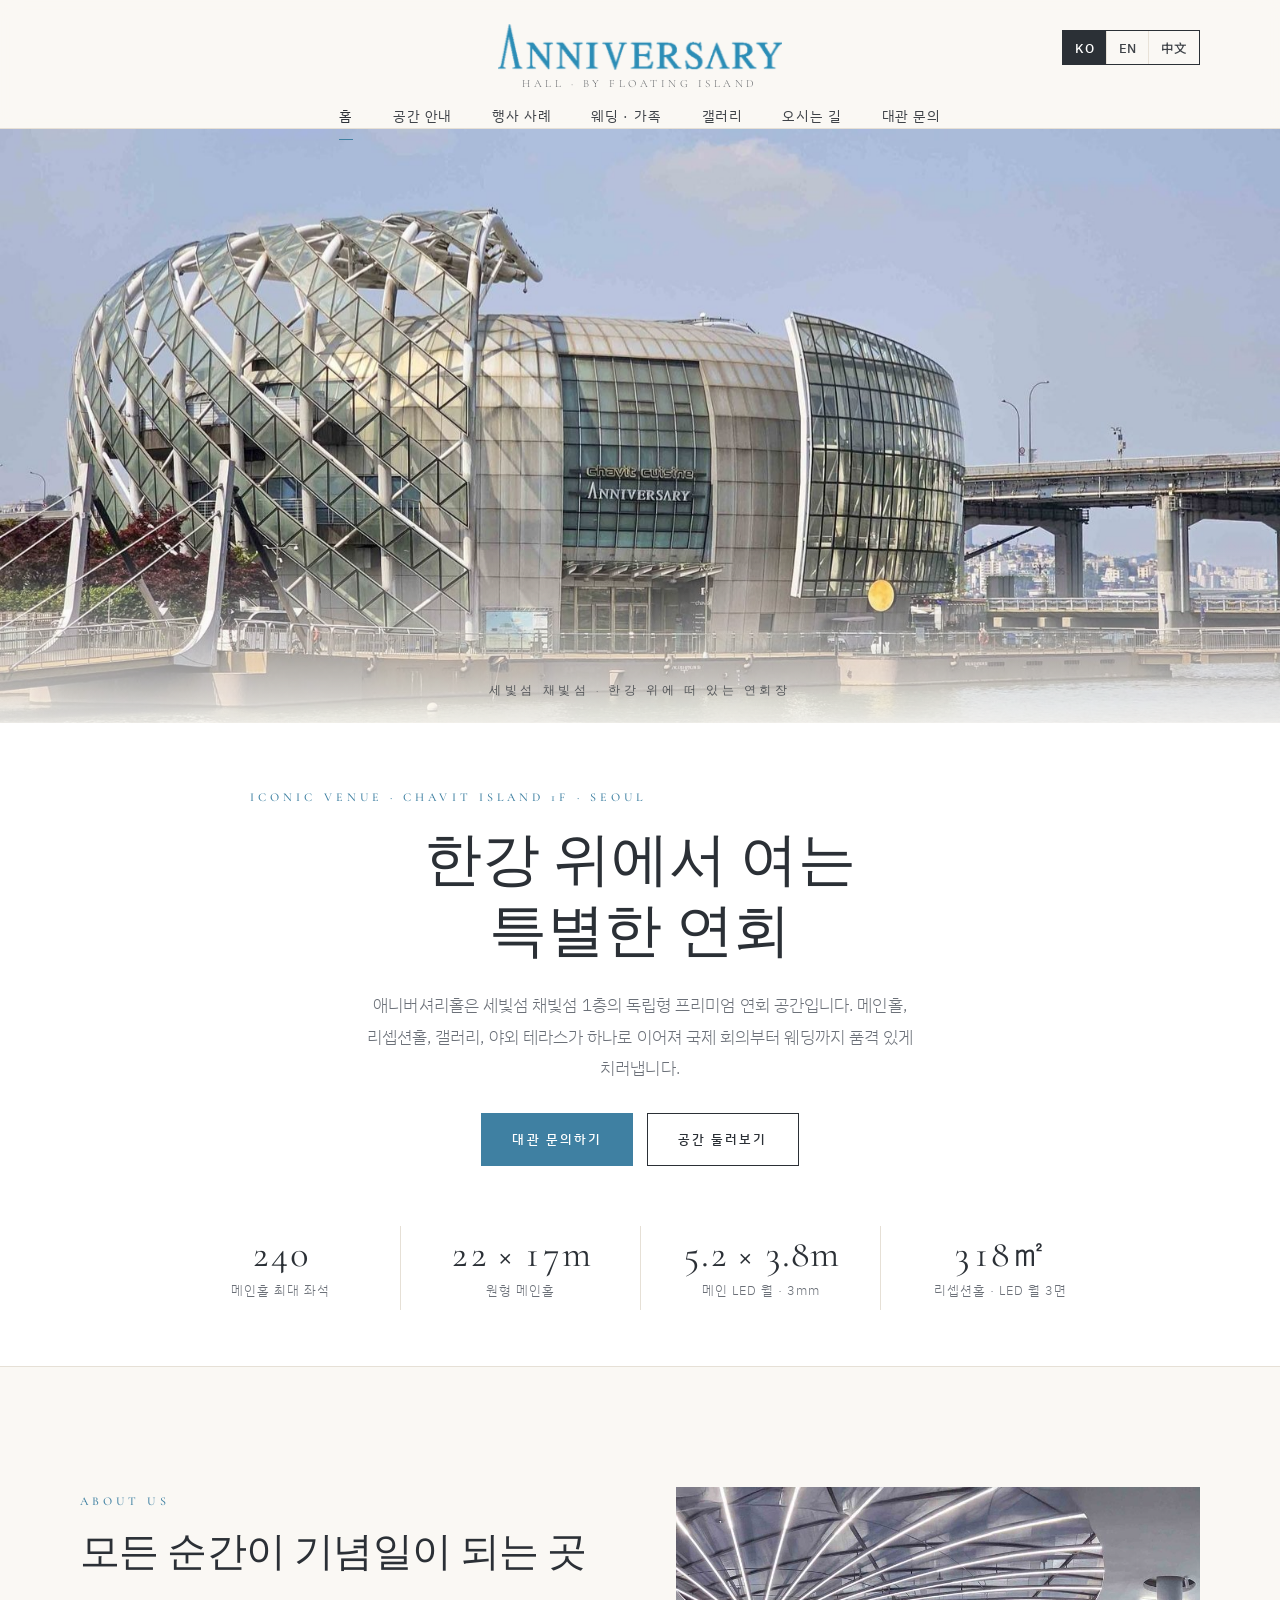
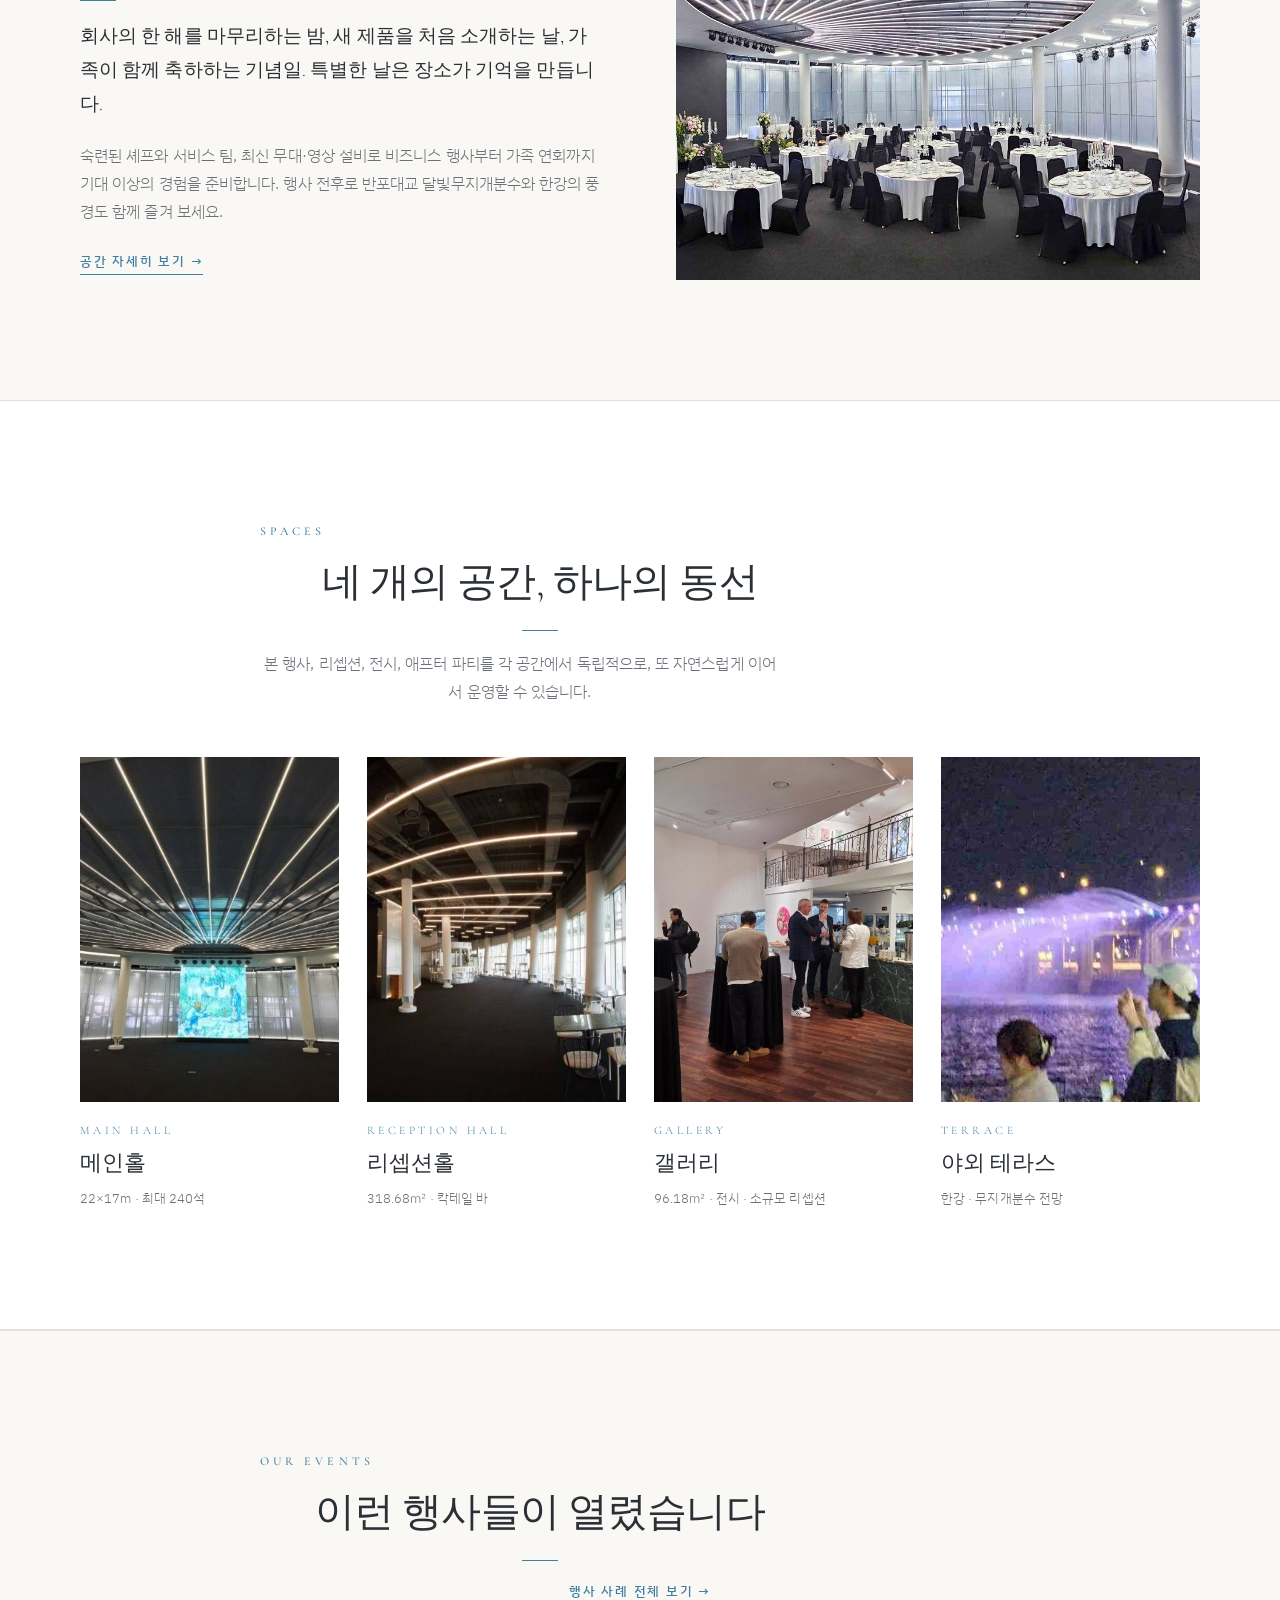
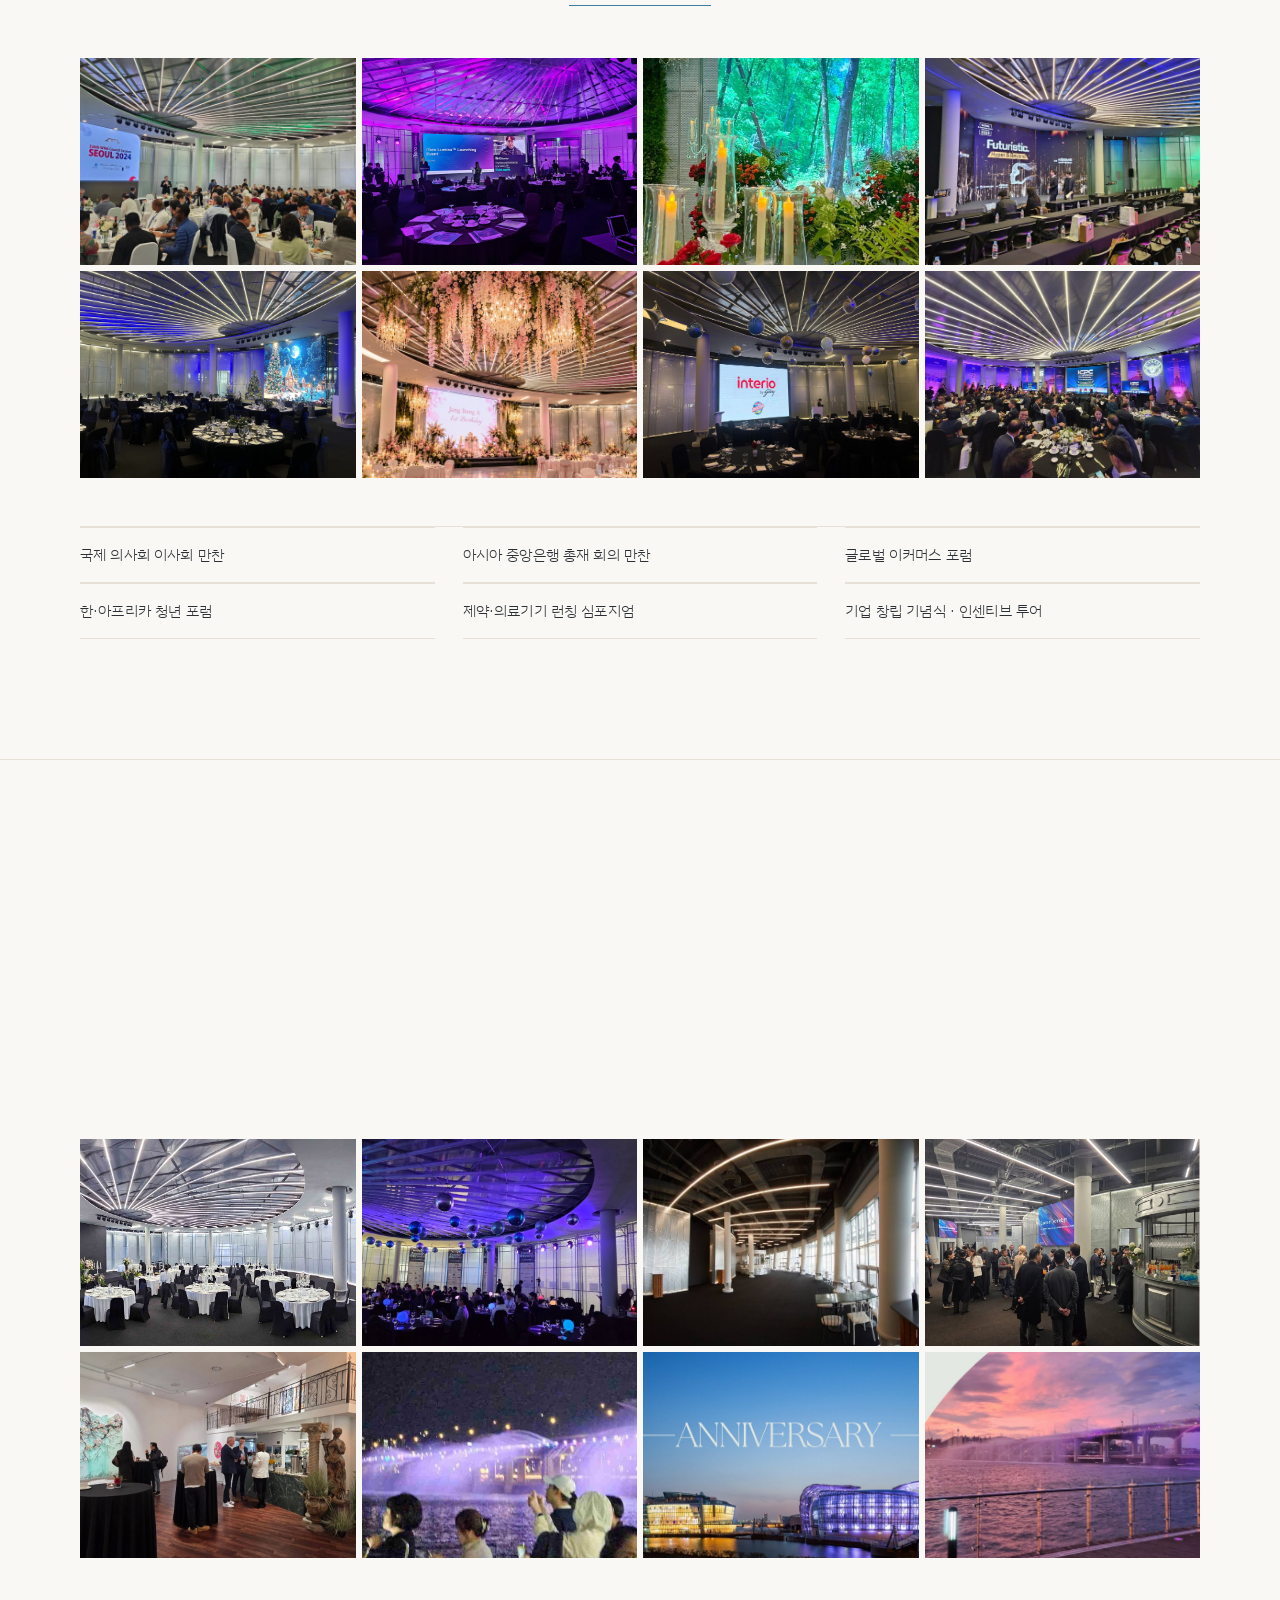
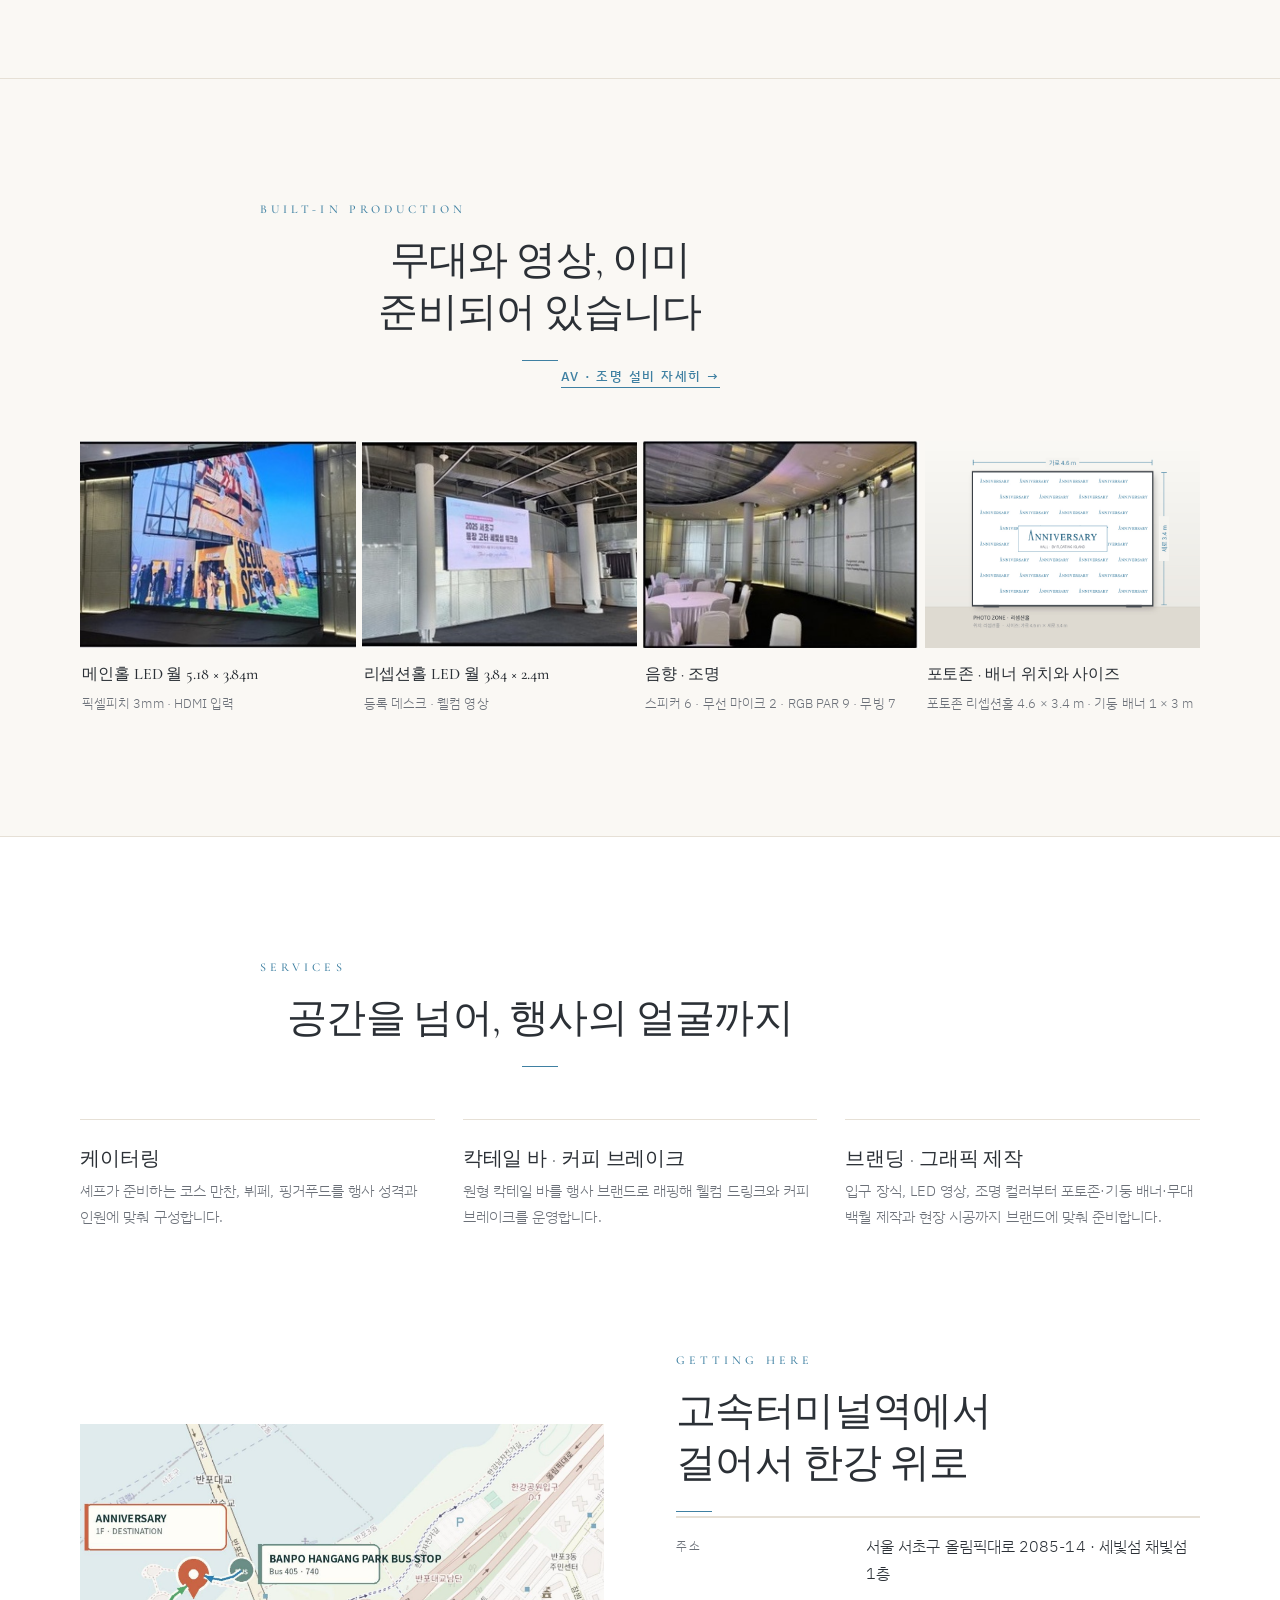
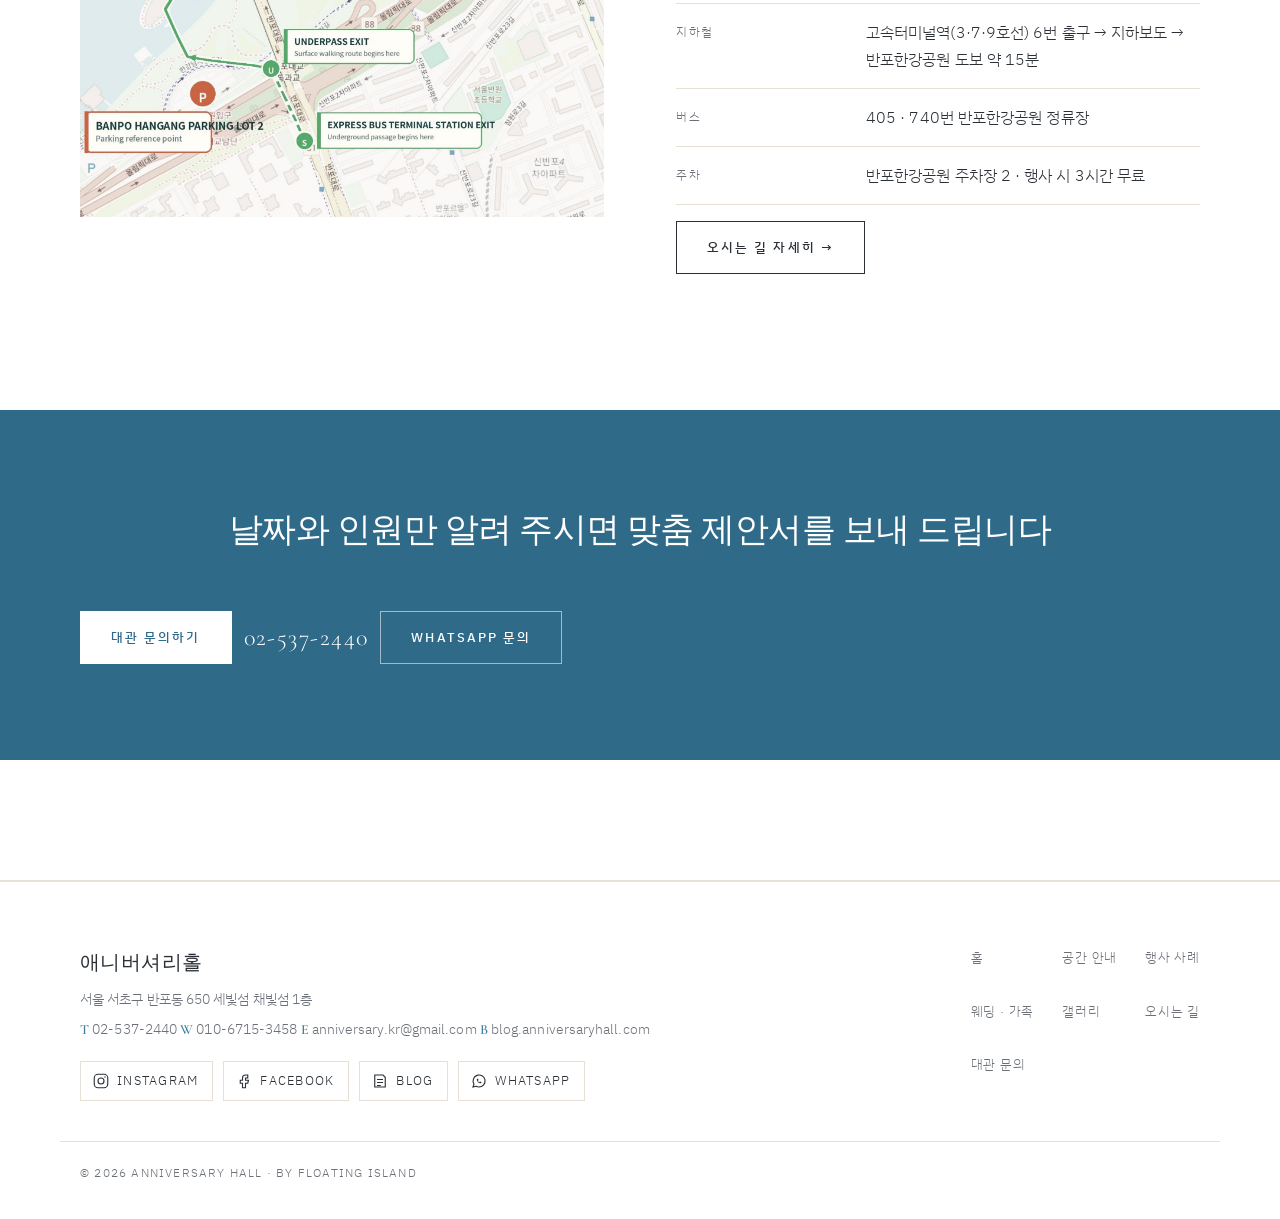
==== commit 4f83409f: "인스타그램 기준 행사명·수용 인원 업데이트, 블로그 주소 추가" ====
--- a/index.html
+++ b/index.html
@@ -11,7 +11,7 @@
 <link rel="preconnect" href="https://fonts.googleapis.com">
 <link rel="preconnect" href="https://fonts.gstatic.com" crossorigin>
 <link rel="stylesheet" href="https://fonts.googleapis.com/css2?family=Cormorant+Garamond:wght@400;500;600&family=Noto+Serif+KR:wght@300;400&family=IBM+Plex+Sans+KR:wght@300;400;500;600&family=Noto+Sans+SC:wght@300;400;500&display=swap">
-<link rel="stylesheet" href="assets/style.css?v=202610122121">
+<link rel="stylesheet" href="assets/style.css?v=202610212010">
 </head>
 <body data-title-key="title.home">
 <header class="site-head" id="top">
@@ -144,7 +144,7 @@
     <div>
       <b class="foot-brand"><span data-i18n="brand">애니버셔리홀</span></b>
       <p data-i18n="foot.addr">서울 서초구 반포동 650 세빛섬 채빛섬 1층</p>
-      <p><span class="mono">T</span> <a href="tel:+8225372440">02-537-2440</a> &nbsp; <span class="mono">W</span> <a href="https://wa.me/821067153458" target="_blank" rel="noopener">010-6715-3458</a> &nbsp; <span class="mono">E</span> <a href="mailto:anniversary.kr@gmail.com">anniversary.kr@gmail.com</a></p>
+      <p class="foot-contact"><span style="white-space:nowrap"><span class="mono">T</span> <a href="tel:+8225372440">02-537-2440</a></span> <span style="white-space:nowrap"><span class="mono">W</span> <a href="https://wa.me/821067153458" target="_blank" rel="noopener">010-6715-3458</a></span> <span style="white-space:nowrap"><span class="mono">E</span> <a href="mailto:anniversary.kr@gmail.com">anniversary.kr@gmail.com</a></span> <span style="white-space:nowrap"><span class="mono">B</span> <a href="https://blog.anniversaryhall.com" target="_blank" rel="noopener">blog.anniversaryhall.com</a></span></p>
       <ul class="social" aria-label="Social">
         <li><a href="https://www.instagram.com/anniversaryhall" target="_blank" rel="noopener"><svg viewBox="0 0 24 24" width="18" height="18" fill="none" stroke="currentColor" stroke-width="1.5"><rect x="3" y="3" width="18" height="18" rx="5"/><circle cx="12" cy="12" r="4"/><circle cx="17.3" cy="6.7" r=".9" fill="currentColor" stroke="none"/></svg>Instagram</a></li>
         <li><a href="https://www.facebook.com/anniversaryhall" target="_blank" rel="noopener"><svg viewBox="0 0 24 24" width="18" height="18" fill="none" stroke="currentColor" stroke-width="1.5"><path d="M14 8h3V4h-3a4 4 0 00-4 4v3H7v4h3v6h4v-6h3l1-4h-4V8z"/></svg>Facebook</a></li>
@@ -157,7 +157,7 @@
   <div class="wrap foot-copy">© 2026 Anniversary Hall · by Floating Island</div>
 </footer>
 <dialog class="lb" id="lb" aria-label="Photo"><button type="button" id="lbClose" aria-label="Close">×</button><img id="lbImg" alt=""><p id="lbCap"></p></dialog>
-<script src="assets/i18n.js?v=202610122121"></script>
+<script src="assets/i18n.js?v=202610212010"></script>
 <script src="assets/site.js?v=202610122121"></script>
 </body>
 </html>
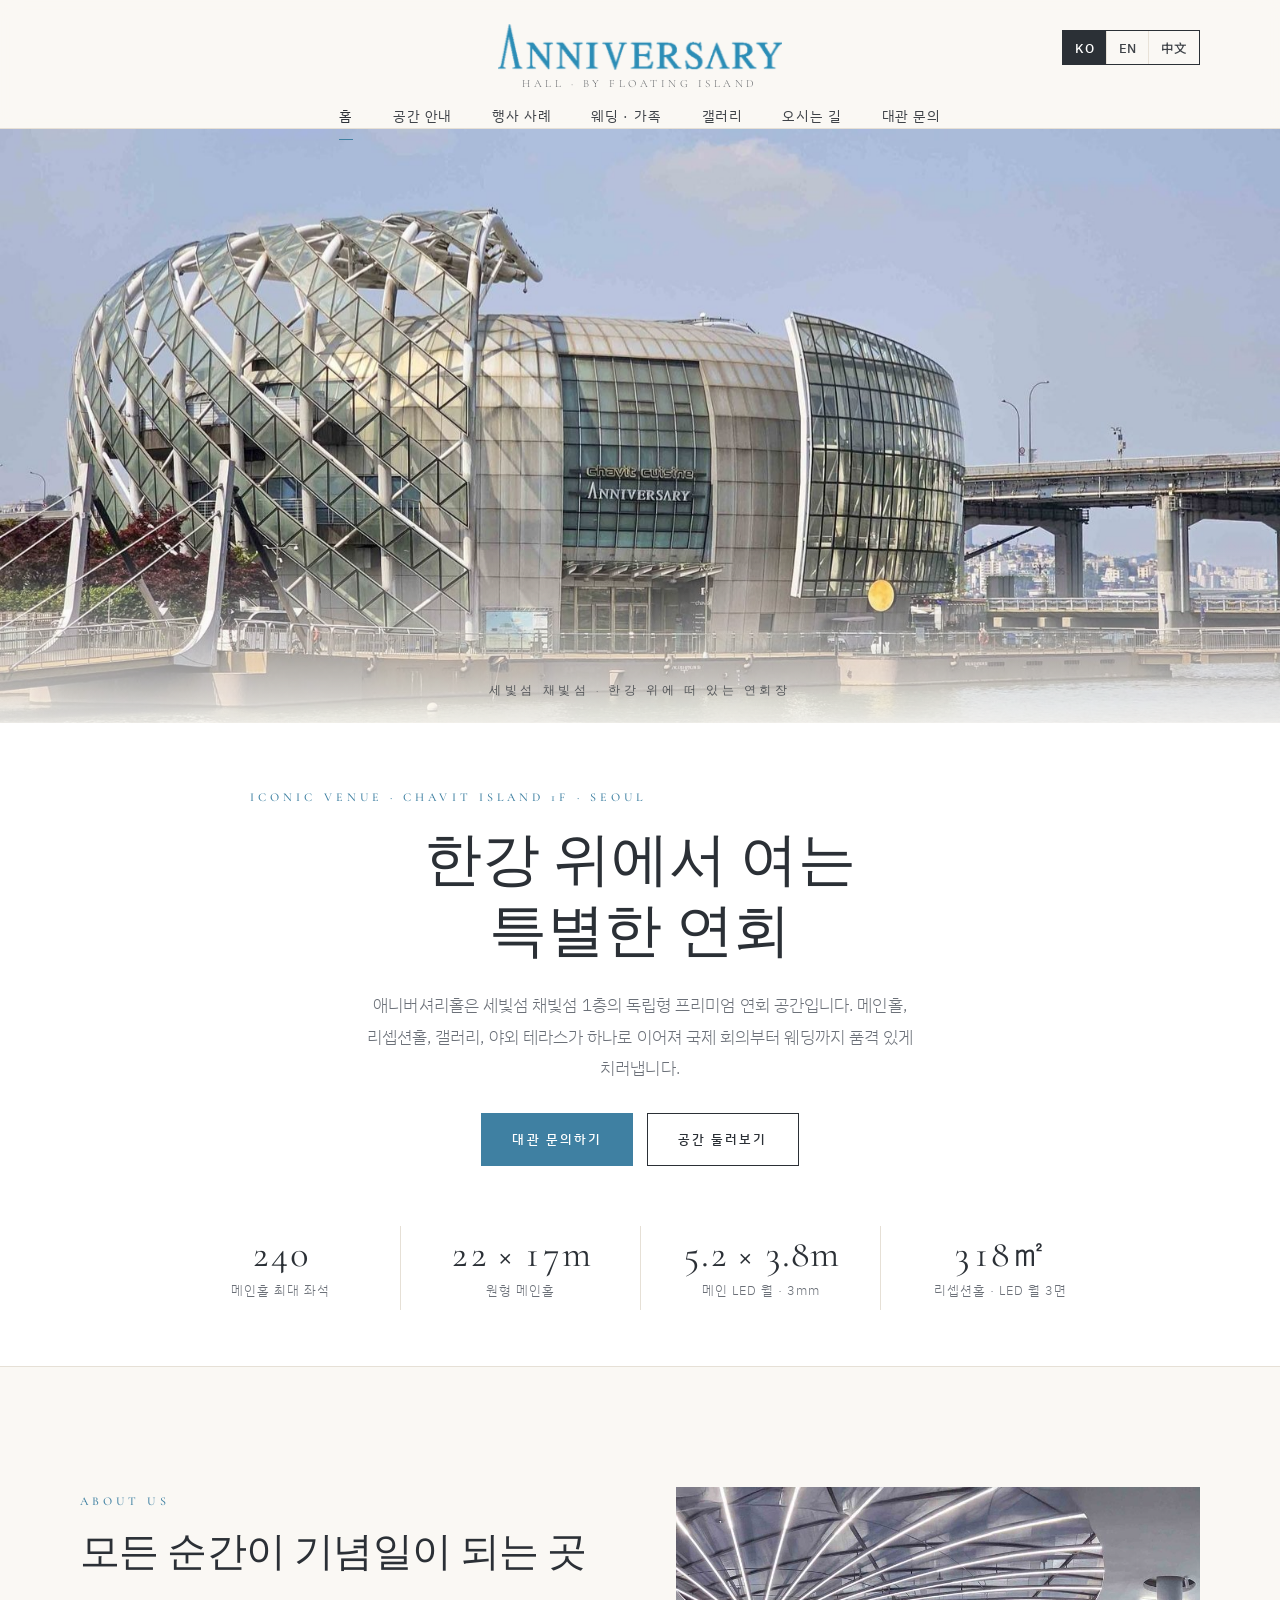
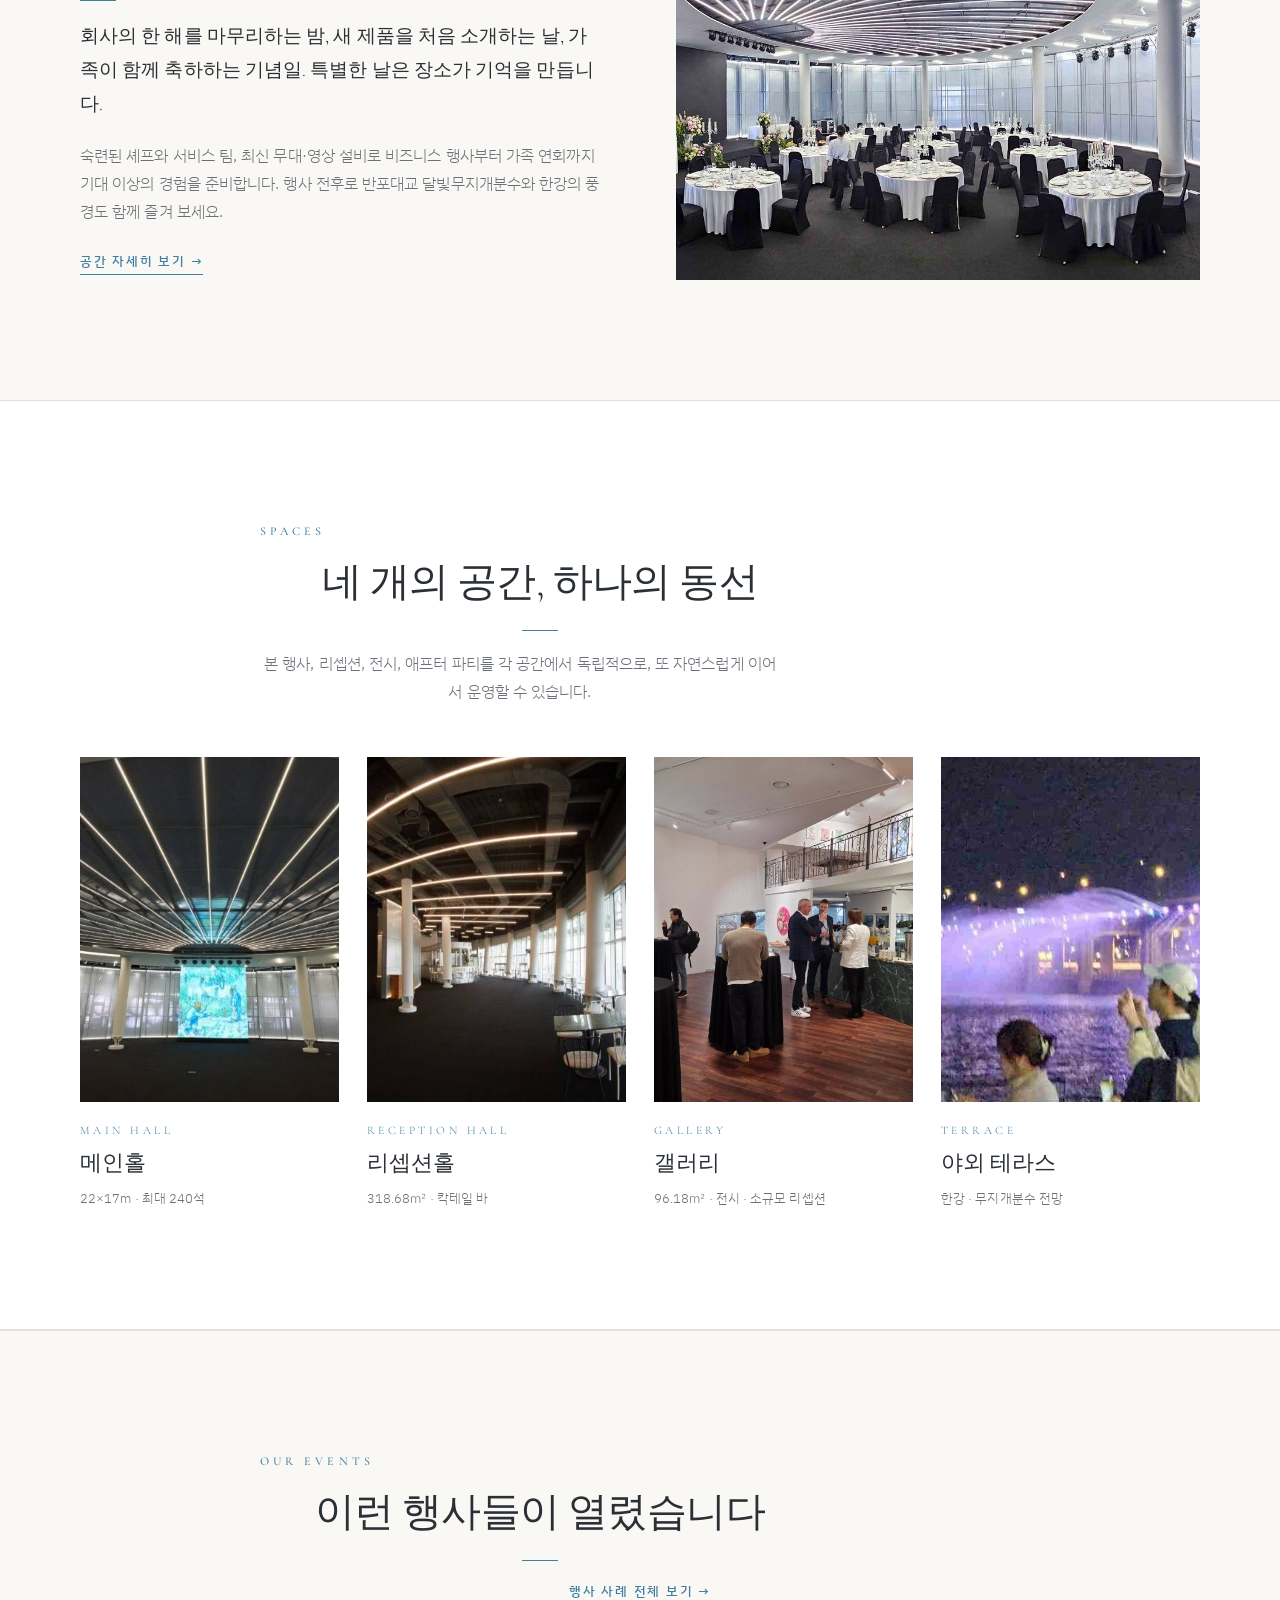
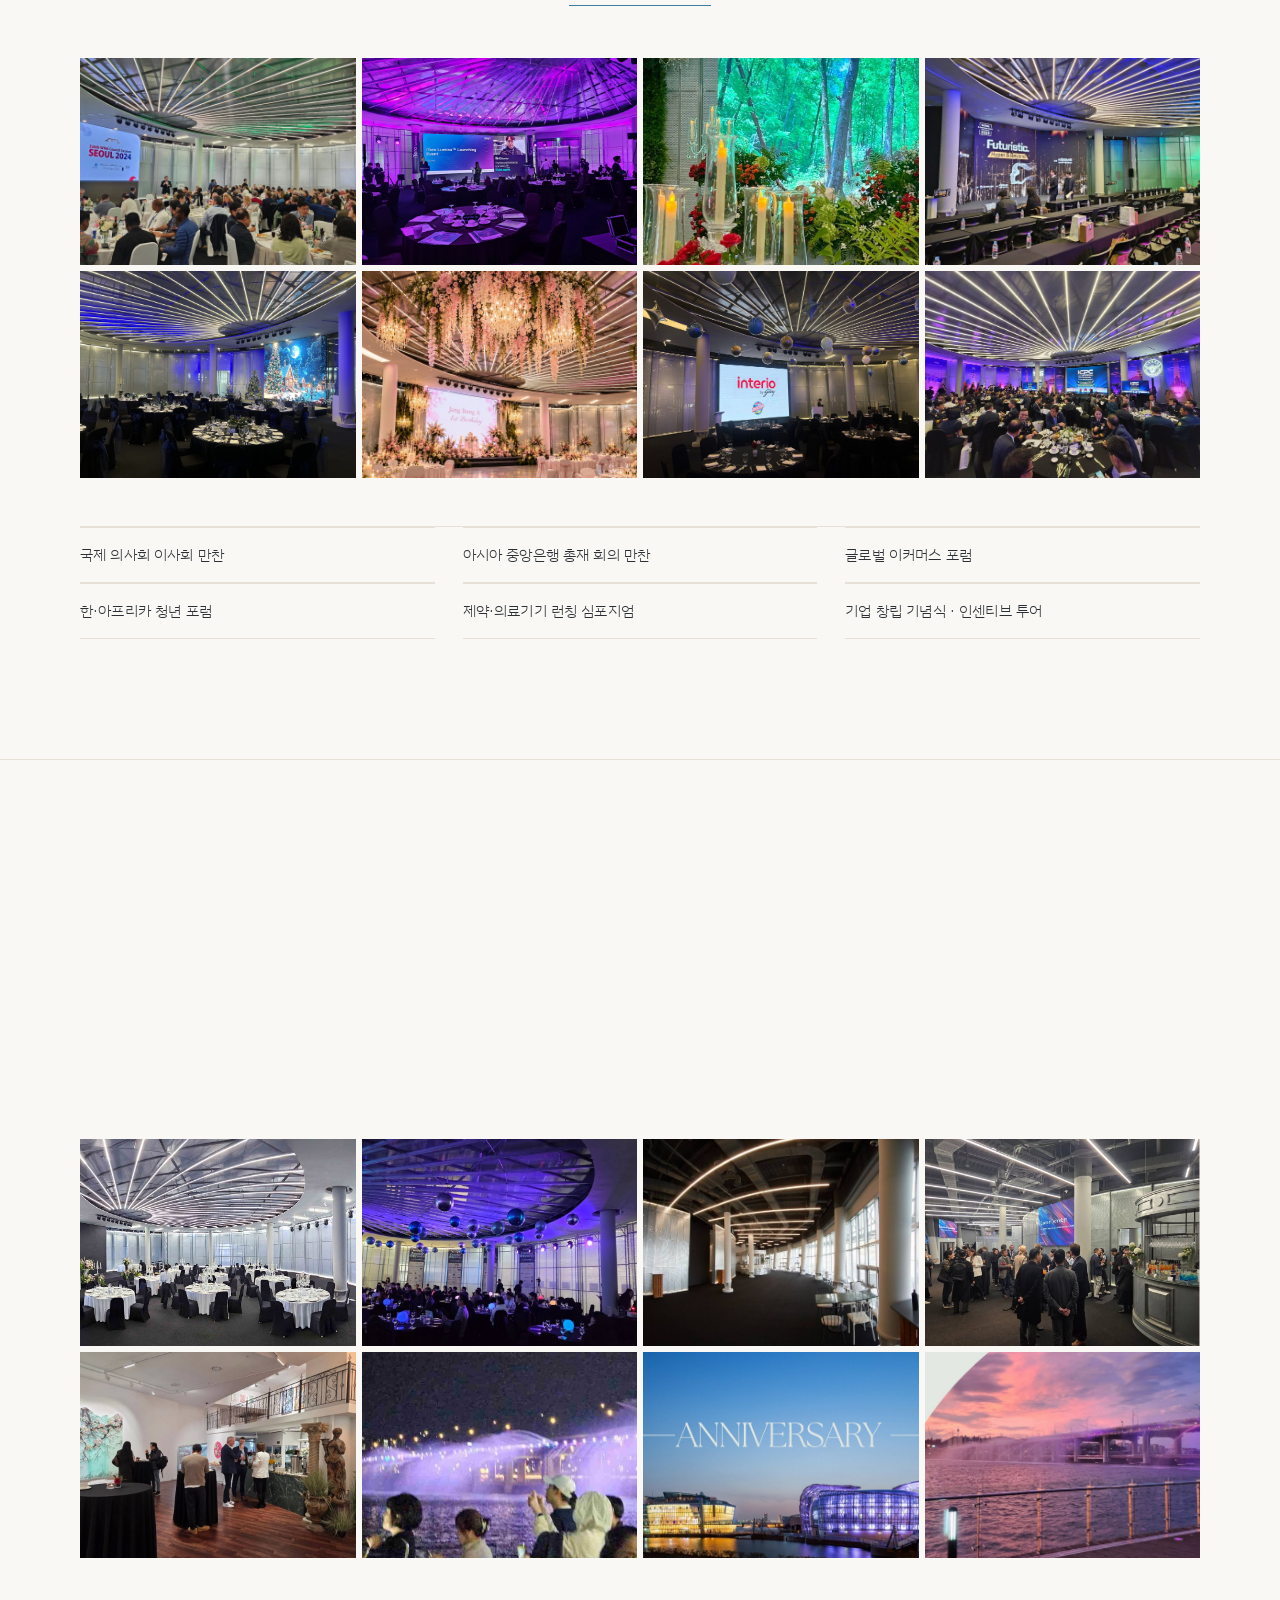
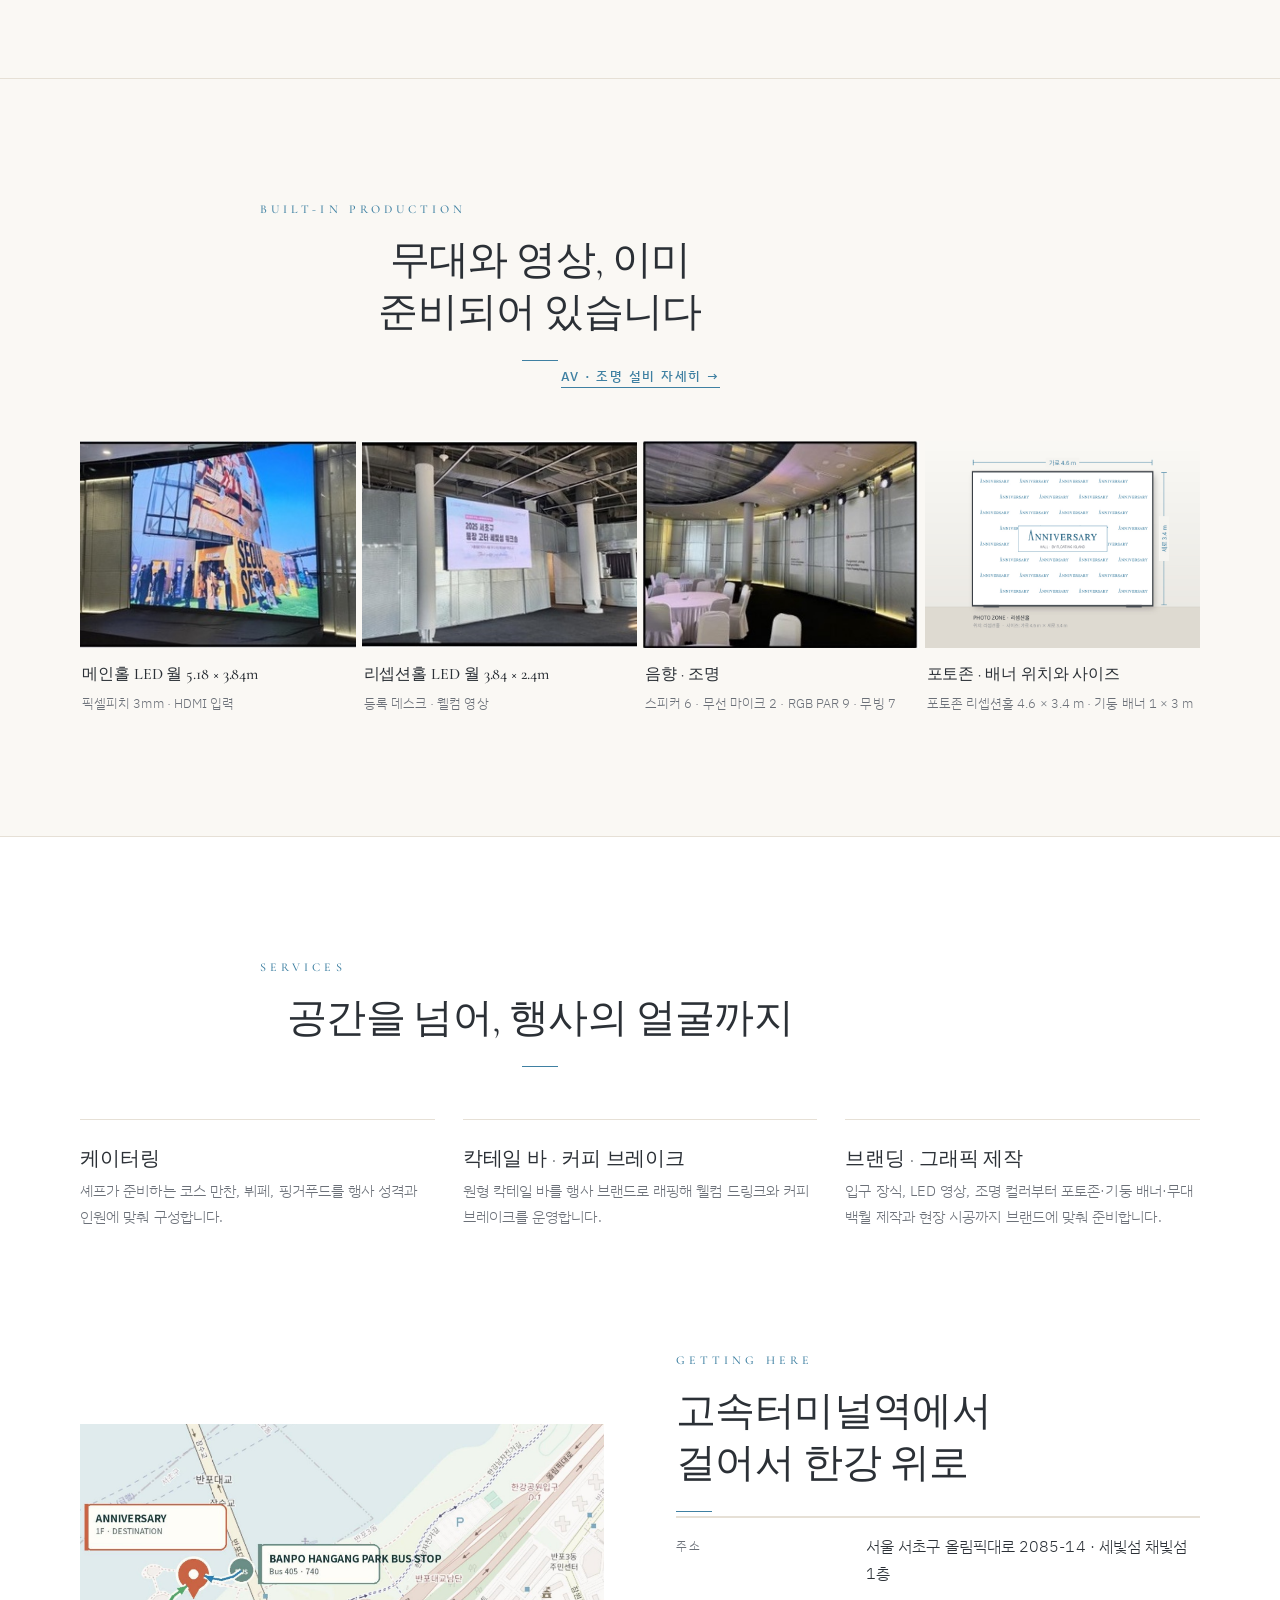
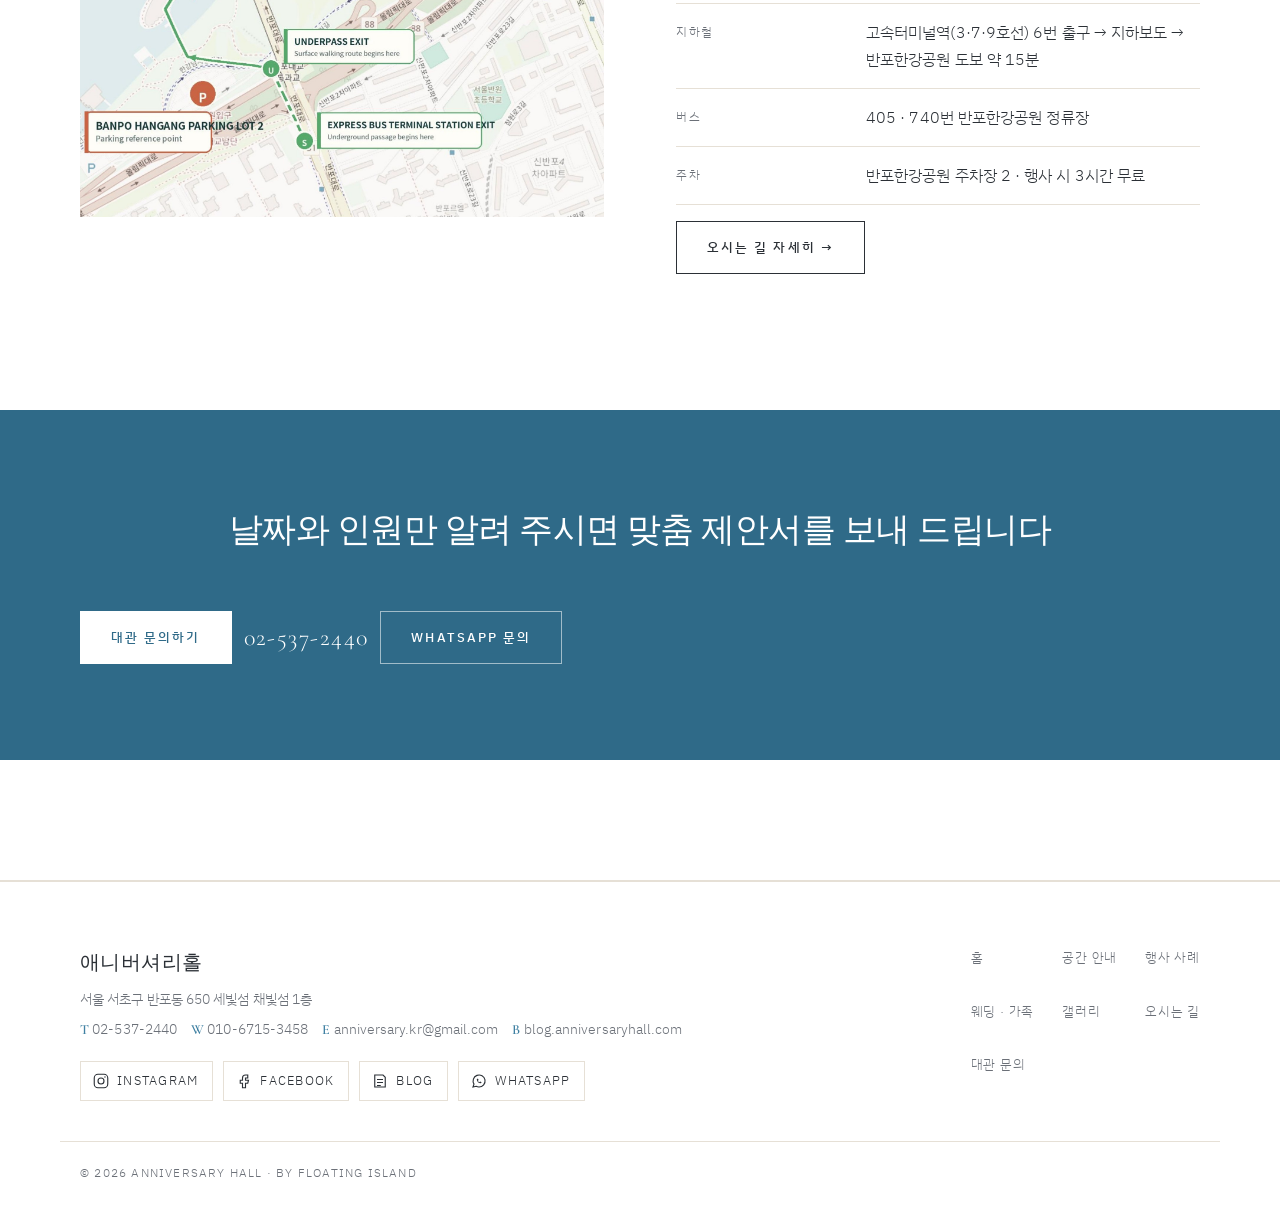
==== commit 21faa415: "Add Naver site verification meta tag" ====
--- a/index.html
+++ b/index.html
@@ -1,6 +1,7 @@
 <!doctype html>
 <html lang="ko">
 <head>
+<meta name="naver-site-verification" content="c290fe21b6f66f5db8adc23a28321542f0238a6e" />  
 <meta charset="utf-8">
 <meta name="viewport" content="width=device-width, initial-scale=1, viewport-fit=cover">
 <title>애니버셔리홀 | 세빛섬 채빛섬 연회·대관</title>
--- a/assets/style.css
+++ b/assets/style.css
@@ -679,3 +679,4 @@
   .bar{padding-bottom:10px}
 }
 @media (max-width:980px){.lang{margin:4px 0 0 auto}}
+.foot-contact{display:flex;flex-wrap:wrap;gap:4px 14px}
